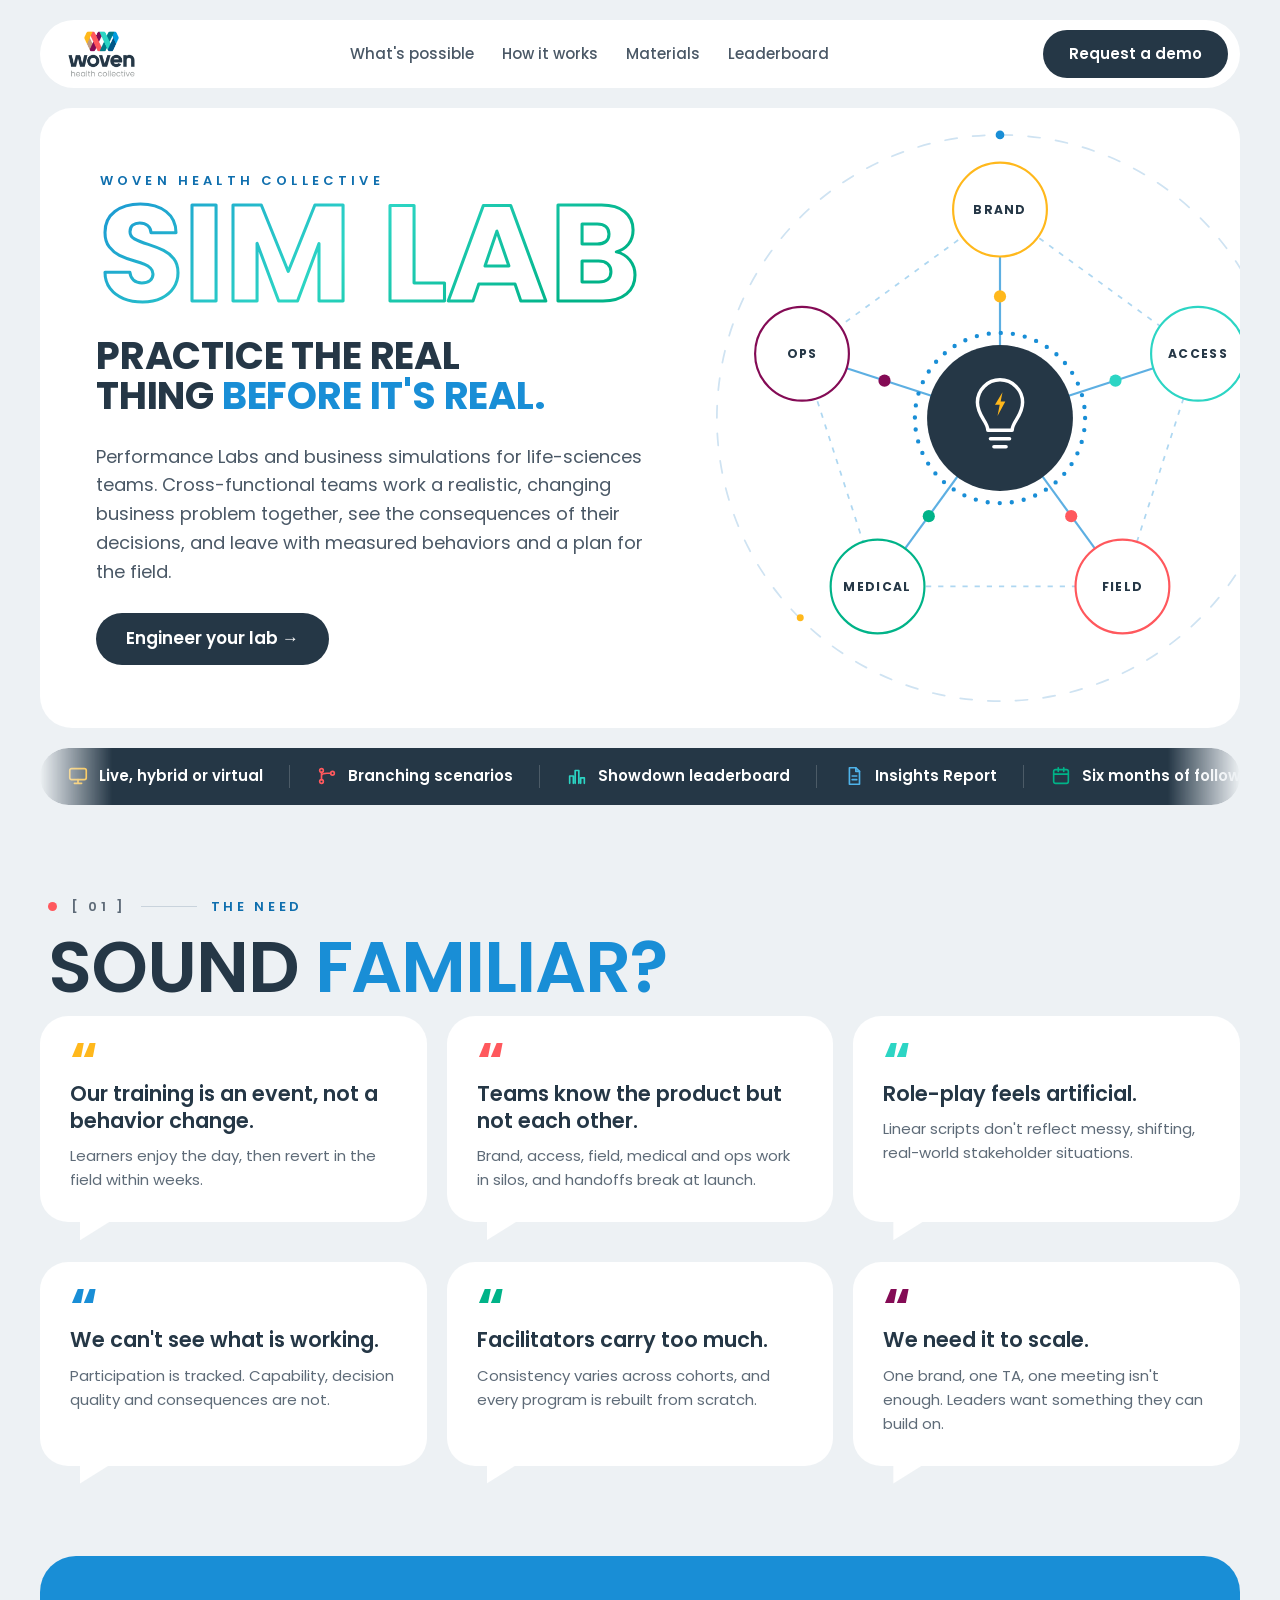
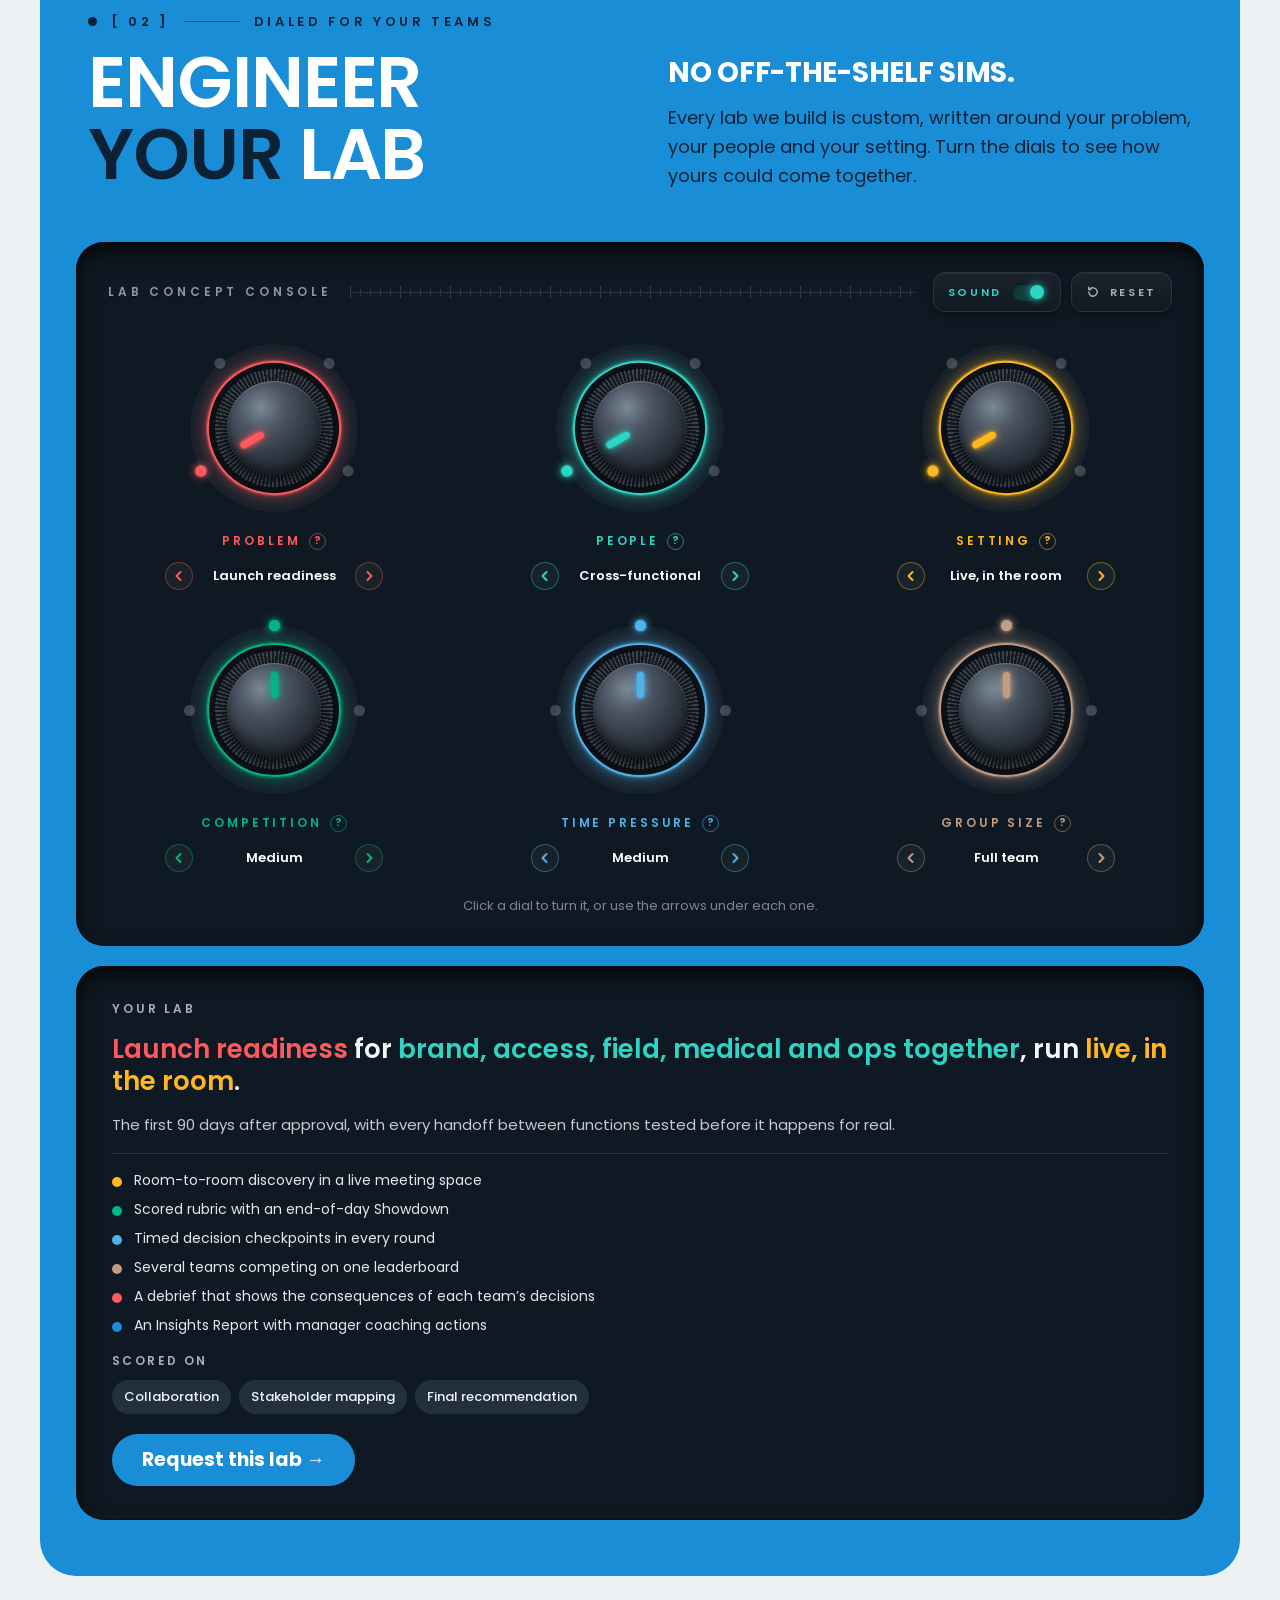
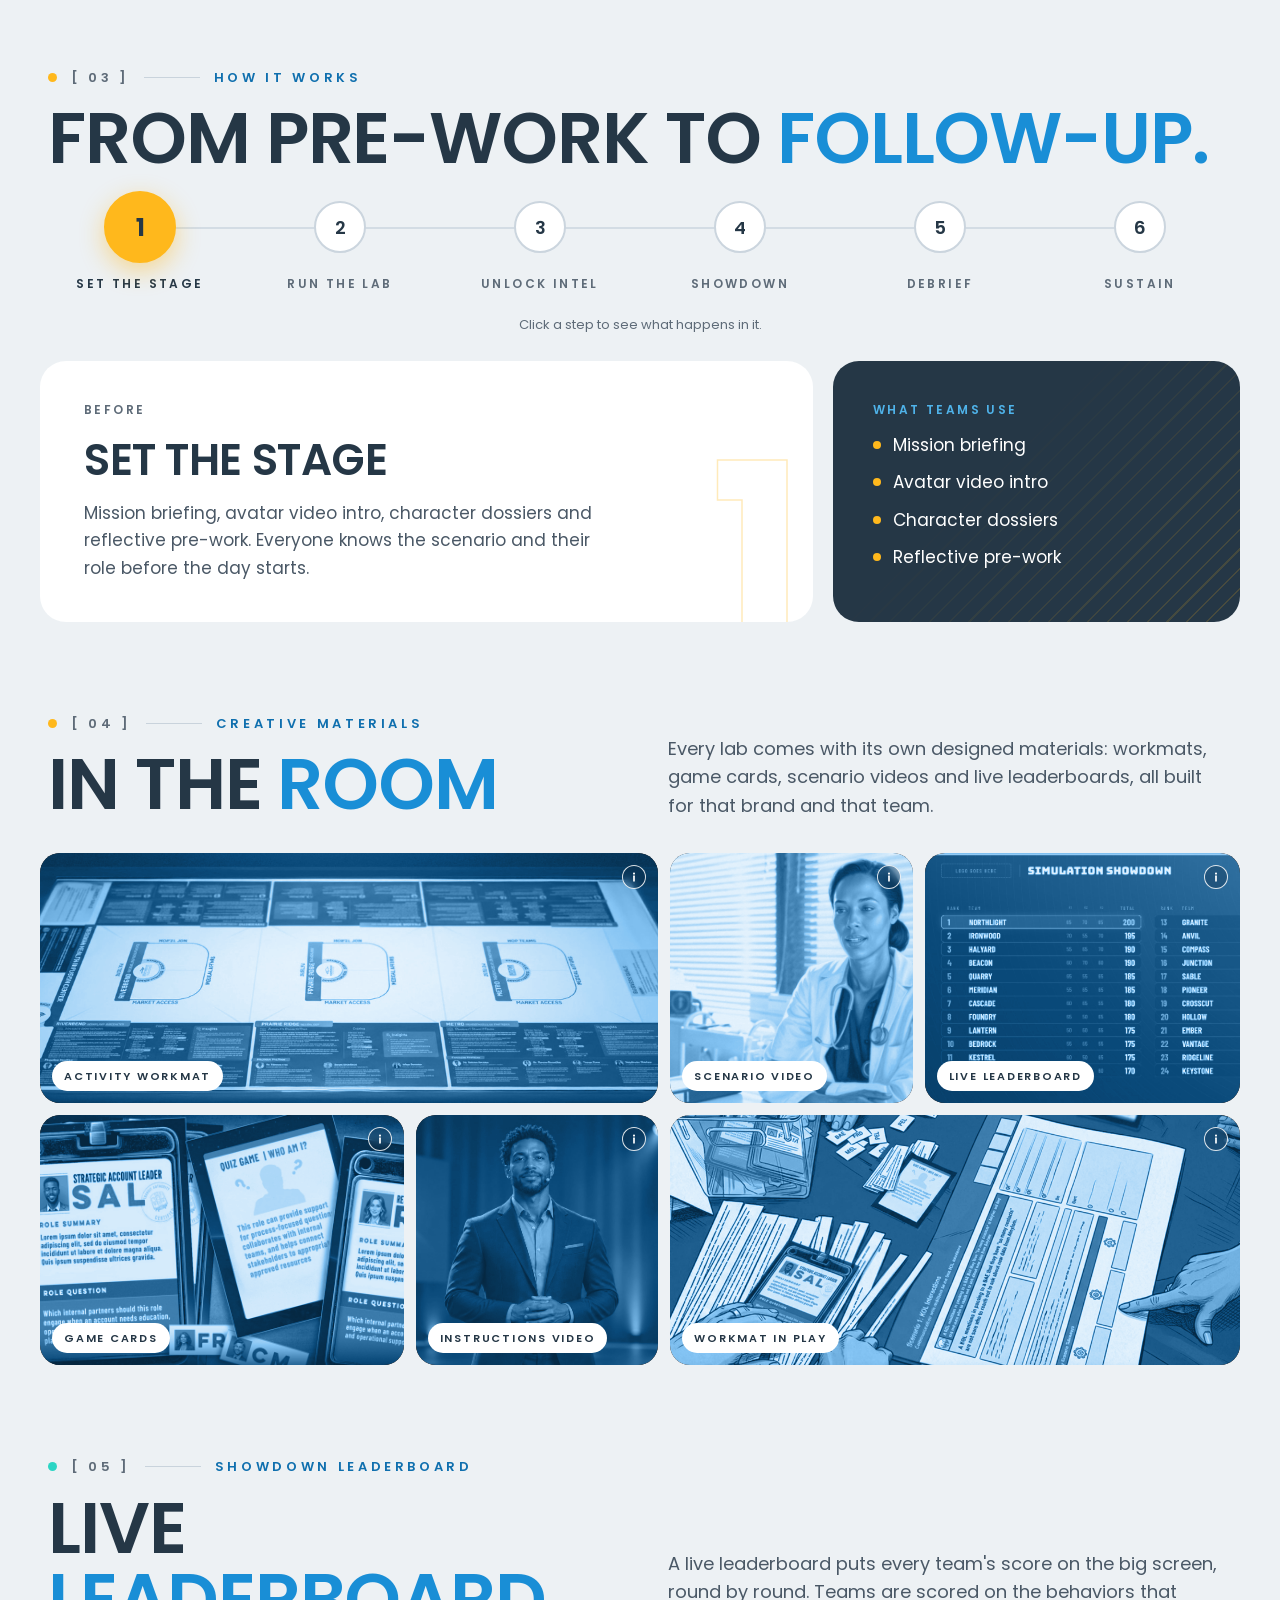
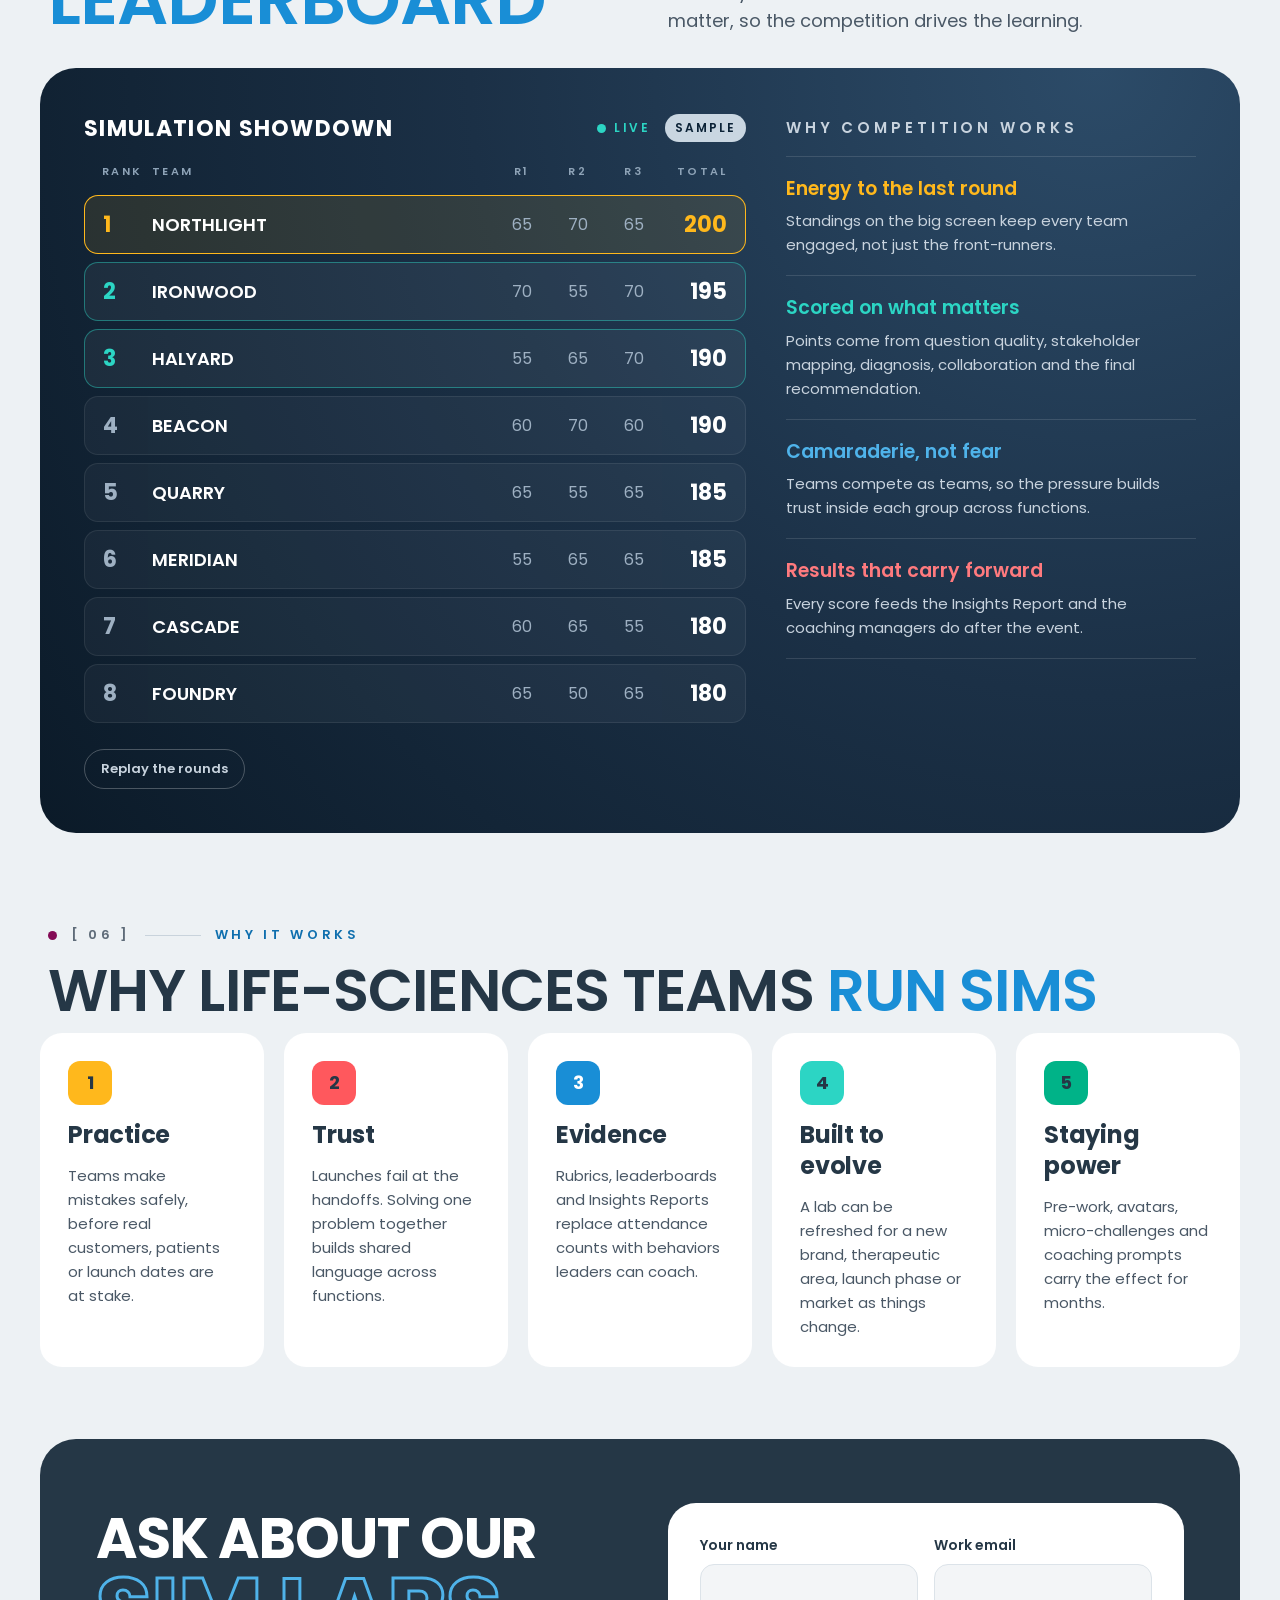
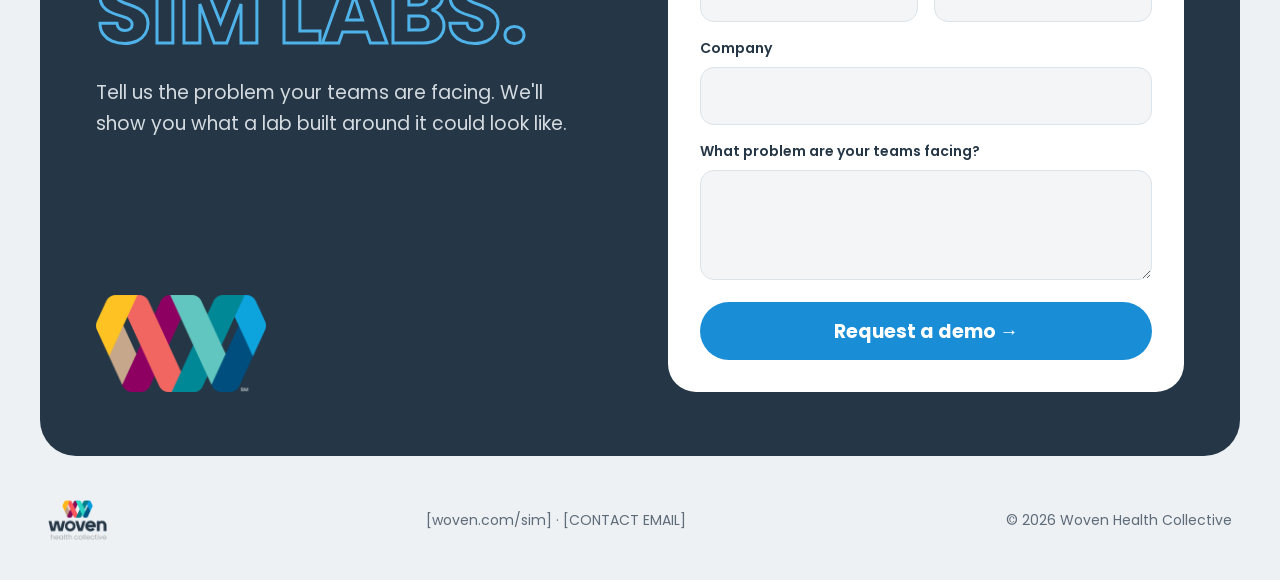
==== index.html @ a03f8af5 "New image for the Instructions video tile Co-Authored-By: Claude Opus 5.5 <noreply@anthropic.com> Cl" ====
<!doctype html>
<html lang="en">
<head>
<meta charset="utf-8">
<meta name="viewport" content="width=device-width, initial-scale=1, viewport-fit=cover">
<title>Woven Sim Lab</title>
<meta name="description" content="Performance Labs and business simulations for life-sciences teams, from Woven Health Collective.">
<meta property="og:title" content="Woven Sim Lab">
<meta property="og:description" content="Performance Labs and business simulations for life-sciences teams, from Woven Health Collective.">
<meta property="og:image" content="images/xft-performance-lab-thumbnail.jpg">
<link rel="icon" href="images/woven-logo.png">
<link rel="preconnect" href="https://fonts.googleapis.com">
<link rel="preconnect" href="https://fonts.gstatic.com" crossorigin>
<link rel="stylesheet" href="https://fonts.googleapis.com/css2?family=Poppins:wght@400;500;600;700&amp;display=swap">
<link rel="stylesheet" href="assets/site.css">
</head>
<body>
<a class="skip-link" href="#main">Skip to content</a>

<!-- NAV -->
<header class="site-header wrap" id="top">
  <div class="nav-pill">
    <a class="nav-logo" href="#top"><img src="images/woven-logo.png" alt="Woven Health Collective home" width="252" height="172"></a>
    <button class="nav-toggle" type="button" aria-expanded="false" aria-controls="nav-links"><span class="bars" aria-hidden="true"><span></span><span></span><span></span></span>Menu</button>
    <nav class="nav-links" id="nav-links" aria-label="Page sections">
      <a href="#possible">What's possible</a>
      <a href="#how">How it works</a>
      <a href="#materials">Materials</a>
      <a href="#leaderboard">Leaderboard</a>
      <a class="btn btn-dark nav-cta-mobile" href="#contact">Request a demo</a>
    </nav>
    <a class="btn btn-dark nav-cta" href="#contact">Request a demo</a>
  </div>
</header>

<main class="wrap" id="main">

  <!-- HERO -->
  <section class="hero tile" aria-labelledby="hero-title">
    <svg class="hero-graphic" aria-hidden="true" viewBox="0 0 760 760" preserveAspectRatio="xMidYMid meet">
      <g class="spin-slow">
        <circle cx="380" cy="380" r="326" fill="none" stroke="#CFE3F2" stroke-width="2" stroke-dasharray="14 18" stroke-linecap="round"/>
        <circle cx="380" cy="54" r="5" fill="#198ED6"/>
        <circle cx="706" cy="380" r="4" fill="#2CD5C4"/>
        <circle cx="150" cy="610" r="4" fill="#FFB81C"/>
      </g>
      <path d="M380 140 L608 306 L521 574 L239 574 L152 306 Z" fill="none" stroke="#198ED6" stroke-opacity="0.35" stroke-width="2" stroke-dasharray="6 8"/>
      <g fill="none" stroke="#198ED6" stroke-opacity="0.7" stroke-width="2.5">
        <path d="M380 380 L380 140"/><path d="M380 380 L608 306"/><path d="M380 380 L521 574"/><path d="M380 380 L239 574"/><path d="M380 380 L152 306"/>
      </g>
      <circle class="blip" cx="380" cy="240" r="7" fill="#FFB81C"/>
      <circle class="blip" cx="513" cy="337" r="7" fill="#2CD5C4" style="animation-delay:1.2s"/>
      <circle class="blip" cx="462" cy="493" r="7" fill="#FF585D" style="animation-delay:2.4s"/>
      <circle class="blip" cx="298" cy="493" r="7" fill="#00B388" style="animation-delay:3.6s"/>
      <circle class="blip" cx="247" cy="337" r="7" fill="#840B55" style="animation-delay:4.8s"/>
      <circle cx="380" cy="380" r="84" fill="#253746"/>
      <circle class="spin-fast" cx="380" cy="380" r="98" fill="none" stroke="#198ED6" stroke-width="5" stroke-dasharray="0 14" stroke-linecap="round"/>
      <g transform="translate(380 372)" fill="none" stroke="#FFFFFF" stroke-width="4" stroke-linecap="round" stroke-linejoin="round">
        <path d="M-14 22 C-14 12 -26 6 -26 -10 A26 26 0 0 1 26 -10 C26 6 14 12 14 22 Z"/>
        <path d="M-11 32 L11 32"/><path d="M-7 41 L7 41"/>
        <path d="M4 -27 L-8 -7 L-0.5 -7 L-4 11 L8.5 -12 L1 -12 Z" transform="translate(0 -8) scale(0.72) translate(0 8)" fill="#FFB81C" stroke="none"/>
      </g>
      <g fill="#FFFFFF" stroke-width="2.5">
        <circle cx="380" cy="140" r="54" stroke="#FFB81C"/>
        <circle cx="608" cy="306" r="54" stroke="#2CD5C4"/>
        <circle cx="521" cy="574" r="54" stroke="#FF585D"/>
        <circle cx="239" cy="574" r="54" stroke="#00B388"/>
        <circle cx="152" cy="306" r="54" stroke="#840B55"/>
      </g>
      <g font-family="Poppins, sans-serif" font-weight="700" font-size="14" letter-spacing="1.5" text-anchor="middle" fill="#253746">
        <text x="380" y="145">BRAND</text><text x="608" y="311">ACCESS</text><text x="521" y="579">FIELD</text><text x="239" y="579">MEDICAL</text><text x="152" y="311">OPS</text>
      </g>
    </svg>

    <div class="hero-copy">
      <div class="hero-brand">
        <span class="kicker">Woven Health Collective</span>
        <svg class="wordmark" role="img" aria-label="Sim Lab" viewBox="0 0 640 132">
          <defs>
            <linearGradient id="simlabStroke" x1="0" y1="0" x2="1" y2="0.4">
              <stop offset="0" stop-color="#198ED6"/><stop offset="0.55" stop-color="#2CD5C4"/><stop offset="1" stop-color="#00B388"/>
            </linearGradient>
          </defs>
          <text x="3" y="122" textLength="632" lengthAdjust="spacingAndGlyphs" font-family="Poppins, 'Segoe UI', sans-serif" font-weight="700" font-size="158" fill="none" stroke="url(#simlabStroke)" stroke-width="3.5" stroke-linejoin="round">SIM LAB</text>
        </svg>
      </div>
      <h1 id="hero-title">Practice the real thing <span class="hl">before it's real.</span></h1>
      <p class="hero-lede">Performance Labs and business simulations for life-sciences teams. Cross-functional teams work a realistic, changing business problem together, see the consequences of their decisions, and leave with measured behaviors and a plan for the field.</p>
      <div class="btn-row">
        <a class="btn btn-dark" href="#possible">Engineer your lab →</a>
      </div>
    </div>
  </section>

  <div class="band" id="band">
    <ul class="band-track" aria-label="What every lab can include">
      <li style="--c:var(--gold)"><svg viewBox="0 0 24 24" aria-hidden="true"><rect x="3" y="4" width="18" height="12" rx="2"/><path d="M8 20h8M12 16v4"/></svg>Live, hybrid or virtual</li>
      <li style="--c:var(--coral)"><svg viewBox="0 0 24 24" aria-hidden="true"><circle cx="6" cy="6" r="2"/><circle cx="6" cy="18" r="2"/><circle cx="18" cy="9" r="2"/><path d="M6 8v8M6 12c0-3 3-3 6-3h4"/></svg>Branching scenarios</li>
      <li style="--c:var(--teal)"><svg viewBox="0 0 24 24" aria-hidden="true"><path d="M4 20V12h4v8M10 20V6h4v14M16 20v-6h4v6"/></svg>Showdown leaderboard</li>
      <li style="--c:var(--sky)"><svg viewBox="0 0 24 24" aria-hidden="true"><path d="M7 3h7l4 4v14H7z"/><path d="M14 3v4h4M10 12h5M10 16h5"/></svg>Insights Report</li>
      <li style="--c:var(--green)"><svg viewBox="0 0 24 24" aria-hidden="true"><rect x="4" y="5" width="16" height="15" rx="2"/><path d="M4 10h16M9 3v4M15 3v4"/></svg>Six months of follow-up</li>
    </ul>
  </div>

  <!-- 01 NEED -->
  <section aria-labelledby="need-title">
    <div class="sec-head">
      <div class="eyebrow" style="--c:var(--coral)"><span>[ 01 ]</span><span class="rule"></span><span class="label">The need</span></div>
      <h2 class="h-xl" id="need-title">Sound <span class="hl">familiar?</span></h2>
    </div>
    <ul class="bubbles">
      <li class="bubble tile" style="--c:var(--gold)"><p class="bubble-q">Our training is an event, not a behavior change.</p><p class="bubble-a">Learners enjoy the day, then revert in the field within weeks.</p></li>
      <li class="bubble tile" style="--c:var(--coral)"><p class="bubble-q">Teams know the product but not each other.</p><p class="bubble-a">Brand, access, field, medical and ops work in silos, and handoffs break at launch.</p></li>
      <li class="bubble tile" style="--c:var(--teal)"><p class="bubble-q">Role-play feels artificial.</p><p class="bubble-a">Linear scripts don't reflect messy, shifting, real-world stakeholder situations.</p></li>
      <li class="bubble tile" style="--c:var(--blue)"><p class="bubble-q">We can't see what is working.</p><p class="bubble-a">Participation is tracked. Capability, decision quality and consequences are not.</p></li>
      <li class="bubble tile" style="--c:var(--green)"><p class="bubble-q">Facilitators carry too much.</p><p class="bubble-a">Consistency varies across cohorts, and every program is rebuilt from scratch.</p></li>
      <li class="bubble tile" style="--c:var(--plum)"><p class="bubble-q">We need it to scale.</p><p class="bubble-a">One brand, one TA, one meeting isn't enough. Leaders want something they can build on.</p></li>
    </ul>
  </section>

  <!-- 02 ENGINEER -->
  <section class="lab-band" id="possible" aria-labelledby="lab-title">
    <div class="lab-head">
      <div>
        <div class="eyebrow"><span>[ 02 ]</span><span class="rule"></span><span class="label">Dialed for your teams</span></div>
        <h2 class="h-xl" id="lab-title">Engineer <span class="dk">your</span> lab</h2>
      </div>
      <div class="lab-intro">
        <p class="lab-kicker">No off-the-shelf sims.</p>
        <p class="sec-intro">Every lab we build is custom, written around your problem, your people and your setting. Turn the dials to see how yours could come together.</p>
      </div>
    </div>

    <div class="lab">
      <div class="well dialboard">
        <div class="console-head">
          <span class="console-label">Lab concept console</span>
          <span class="console-rule" aria-hidden="true"></span>
          <div class="console-controls">
            <button class="console-switch" type="button" id="lab-sound" role="switch" aria-checked="true">
              <span class="console-ctl-label">Sound</span>
              <span class="switch-track" aria-hidden="true"><span class="switch-knob"></span></span>
            </button>
            <button class="console-key" type="button" id="lab-reset"><svg viewBox="0 0 16 16" aria-hidden="true"><path d="M3.2 8a4.8 4.8 0 1 0 1.4-3.4" /><path d="M3 2.6v2.6h2.6" /></svg>Reset</button>
          </div>
        </div>
        <div class="dials" id="dials"><!-- built by assets/site.js --></div>
        <p class="console-hint">Click a dial to turn it, or use the arrows under each one.</p>
      </div>

      <div class="well readout" aria-live="polite">
        <span class="readout-label">Your lab</span>
        <p class="readout-line"><span class="c-coral" data-out="problem">Launch readiness</span> for <span class="c-teal" data-out="team">brand, access, field, medical and ops together</span>, run <span class="c-gold" data-out="format">live, in the room</span>.</p>
        <p class="readout-desc" data-out="desc">The first 90 days after approval, with every handoff between functions tested before it happens for real.</p>
        <div class="readout-rule"></div>
        <ul class="includes" data-out="includes"></ul>
        <span class="measures-label">Scored on</span>
        <ul class="measures" data-out="measures"></ul>
        <a class="btn btn-blue" href="#contact" id="request-lab">Request this lab →</a>
      </div>
    </div>
  </section>

  <!-- 03 HOW -->
  <section id="how" aria-labelledby="how-title">
    <div class="sec-head">
      <div class="eyebrow" style="--c:var(--gold)"><span>[ 03 ]</span><span class="rule"></span><span class="label">How it works</span></div>
      <h2 class="h-xl" id="how-title">From pre-work to <span class="hl">follow-up.</span></h2>
    </div>
    <div class="phases" id="phases">
      <div class="phase-track" role="tablist" aria-label="The six phases">
        <span class="phase-line" aria-hidden="true"><span class="phase-fill"></span></span>
        <button class="phase-step" type="button" role="tab" id="phase-tab-1" aria-controls="phase-panel" aria-selected="true" tabindex="0" data-phase="0" style="--c:var(--gold)"><span class="phase-dot">1</span><span class="phase-name">Set the stage</span></button>
        <button class="phase-step" type="button" role="tab" id="phase-tab-2" aria-controls="phase-panel" aria-selected="false" tabindex="-1" data-phase="1" style="--c:var(--coral)"><span class="phase-dot">2</span><span class="phase-name">Run the lab</span></button>
        <button class="phase-step" type="button" role="tab" id="phase-tab-3" aria-controls="phase-panel" aria-selected="false" tabindex="-1" data-phase="2" style="--c:var(--teal)"><span class="phase-dot">3</span><span class="phase-name">Unlock intel</span></button>
        <button class="phase-step" type="button" role="tab" id="phase-tab-4" aria-controls="phase-panel" aria-selected="false" tabindex="-1" data-phase="3" style="--c:var(--blue)"><span class="phase-dot">4</span><span class="phase-name">Showdown</span></button>
        <button class="phase-step" type="button" role="tab" id="phase-tab-5" aria-controls="phase-panel" aria-selected="false" tabindex="-1" data-phase="4" style="--c:var(--green)"><span class="phase-dot">5</span><span class="phase-name">Debrief</span></button>
        <button class="phase-step" type="button" role="tab" id="phase-tab-6" aria-controls="phase-panel" aria-selected="false" tabindex="-1" data-phase="5" style="--c:var(--tan)"><span class="phase-dot">6</span><span class="phase-name">Sustain</span></button>
      </div>
      <p class="phase-hint" id="phase-hint"><span class="hint-click">Click</span><span class="hint-tap">Tap</span> a step to see what happens in it.</p>
      <div class="phase-panel" id="phase-panel" role="tabpanel" aria-labelledby="phase-tab-1" style="--c:var(--gold)">
        <div class="phase-main tile">
          <span class="phase-badge" data-ph="num" aria-hidden="true">1</span>
          <div class="phase-meta"><span class="when" data-ph="when">Before</span></div>
          <h3 class="phase-head" data-ph="head">Set the stage</h3>
          <p class="phase-body" data-ph="body">Mission briefing, avatar video intro, character dossiers and reflective pre-work. Everyone knows the scenario and their role before the day starts.</p>
        </div>
        <div class="phase-side">
          <span class="phase-side-label" data-ph="listLabel">What teams use</span>
          <ul class="phase-list" data-ph="list"><li>Mission briefing</li><li>Avatar video intro</li><li>Character dossiers</li><li>Reflective pre-work</li></ul>
        </div>
      </div>
    </div>
  </section>

  <!-- 04 MATERIALS -->
  <section id="materials" aria-labelledby="materials-title" style="display:flex;flex-direction:column;gap:20px">
    <div class="sec-head split">
      <div>
        <div class="eyebrow" style="--c:var(--gold)"><span>[ 04 ]</span><span class="rule"></span><span class="label">Creative materials</span></div>
        <h2 class="h-xl" id="materials-title">In the <span class="hl">room</span></h2>
      </div>
      <p class="sec-intro">Every lab comes with its own designed materials: workmats, game cards, scenario videos and live leaderboards, all built for that brand and that team.</p>
    </div>
    <div class="montage">
      <figure class="mtile m-map"><img src="images/activity-workmat.jpg" alt="A large printed activity workmat that teams work on at their table" width="2000" height="739"><button class="mtile-info" type="button" aria-label="About: Activity workmat" aria-haspopup="dialog"><svg viewBox="0 0 10 10" aria-hidden="true"><circle cx="5" cy="1.6" r="1.05" fill="currentColor"/><path d="M5 4.2v4.6" stroke="currentColor" stroke-width="1.7" stroke-linecap="round"/></svg></button><figcaption>Activity workmat</figcaption><p class="mtile-desc" hidden>The board each team plays on. It lays out the account, the functions and the stakeholders, and gives the team one place to build its picture as new intel comes in.</p></figure>
      <figure class="mtile m-video"><img src="images/scenario-video-still.jpg" alt="Still from a scenario video: a physician character at her desk" width="2000" height="1127"><button class="mtile-info" type="button" aria-label="About: Scenario video" aria-haspopup="dialog"><svg viewBox="0 0 10 10" aria-hidden="true"><circle cx="5" cy="1.6" r="1.05" fill="currentColor"/><path d="M5 4.2v4.6" stroke="currentColor" stroke-width="1.7" stroke-linecap="round"/></svg></button><figcaption>Scenario video</figcaption><p class="mtile-desc" hidden>Short character-led videos open each round. They show who the stakeholder is, what just changed and what the team has to decide next.</p></figure>
      <figure class="mtile m-board"><img src="images/live-leaderboard.jpg" alt="Live leaderboard on a big screen showing team standings" width="2000" height="1121"><button class="mtile-info" type="button" aria-label="About: Live leaderboard" aria-haspopup="dialog"><svg viewBox="0 0 10 10" aria-hidden="true"><circle cx="5" cy="1.6" r="1.05" fill="currentColor"/><path d="M5 4.2v4.6" stroke="currentColor" stroke-width="1.7" stroke-linecap="round"/></svg></button><figcaption>Live leaderboard</figcaption><p class="mtile-desc" hidden>Big-screen standings that update round by round. Scores come from the rubric, so every team can see how its decisions are landing.</p></figure>
      <figure class="mtile m-cards"><img src="images/game-cards.jpg" alt="Custom game cards, including stakeholder role cards" width="2000" height="1084"><button class="mtile-info" type="button" aria-label="About: Game cards" aria-haspopup="dialog"><svg viewBox="0 0 10 10" aria-hidden="true"><circle cx="5" cy="1.6" r="1.05" fill="currentColor"/><path d="M5 4.2v4.6" stroke="currentColor" stroke-width="1.7" stroke-linecap="round"/></svg></button><figcaption>Game cards</figcaption><p class="mtile-desc" hidden>Role cards and quiz cards written for the brand and the account. Teams use them to identify stakeholders, ask sharper questions and unlock intel.</p></figure>
      <figure class="mtile m-barrier"><img src="images/instructions-video-still.jpg" alt="Still from an instructions video: a presenter on stage explains how the lab is played" width="2000" height="1159"><button class="mtile-info" type="button" aria-label="About: Instructions video" aria-haspopup="dialog"><svg viewBox="0 0 10 10" aria-hidden="true"><circle cx="5" cy="1.6" r="1.05" fill="currentColor"/><path d="M5 4.2v4.6" stroke="currentColor" stroke-width="1.7" stroke-linecap="round"/></svg></button><figcaption>Instructions video</figcaption><p class="mtile-desc" hidden>A presenter-led video that explains how the lab works, so every room starts with the same rules no matter who is facilitating.</p></figure>
      <figure class="mtile m-table"><img src="images/workmat-in-play.jpg" alt="A workmat in play, covered with cards and team notes" width="2000" height="1038"><button class="mtile-info" type="button" aria-label="About: Workmat in play" aria-haspopup="dialog"><svg viewBox="0 0 10 10" aria-hidden="true"><circle cx="5" cy="1.6" r="1.05" fill="currentColor"/><path d="M5 4.2v4.6" stroke="currentColor" stroke-width="1.7" stroke-linecap="round"/></svg></button><figcaption>Workmat in play</figcaption><p class="mtile-desc" hidden>Mid-round, the mat fills up with cards, notes and decisions. Facilitators can read each team's thinking at a glance and coach in the moment.</p></figure>
    </div>
  </section>

  <!-- 05 LEADERBOARD -->
  <section id="leaderboard" aria-labelledby="lb-head-title" style="display:flex;flex-direction:column;gap:20px">
    <div class="sec-head split">
      <div>
        <div class="eyebrow" style="--c:var(--teal)"><span>[ 05 ]</span><span class="rule"></span><span class="label">Showdown leaderboard</span></div>
        <h2 class="h-xl" id="lb-head-title">Live <span class="hl">leaderboard</span></h2>
      </div>
      <p class="sec-intro">A live leaderboard puts every team's score on the big screen, round by round. Teams are scored on the behaviors that matter, so the competition drives the learning.</p>
    </div>
    <div class="lb-band">
      <div class="lb-main">
        <div class="lb-top">
          <h3 class="lb-title">Simulation Showdown</h3>
          <div class="lb-status"><span class="lb-live"><span class="dot pulse"></span>Live</span><span class="lb-sample">Sample</span></div>
        </div>
        <div class="lb-scroll">
          <table class="lb-table">
            <caption class="sr-only" style="position:absolute;width:1px;height:1px;overflow:hidden;clip:rect(0 0 0 0)">Sample leaderboard: team scores by round</caption>
            <thead><tr><th scope="col">Rank</th><th scope="col">Team</th><th scope="col" class="r">R1</th><th scope="col" class="r">R2</th><th scope="col" class="r">R3</th><th scope="col">Total</th></tr></thead>
            <tbody id="lb-body">
              <tr class="first"><td>1</td><td class="team">Northlight</td><td class="r">65</td><td class="r">70</td><td class="r">65</td><td>200</td></tr>
              <tr class="podium"><td>2</td><td class="team">Ironwood</td><td class="r">70</td><td class="r">55</td><td class="r">70</td><td>195</td></tr>
              <tr class="podium"><td>3</td><td class="team">Halyard</td><td class="r">55</td><td class="r">65</td><td class="r">70</td><td>190</td></tr>
              <tr><td>4</td><td class="team">Beacon</td><td class="r">60</td><td class="r">70</td><td class="r">60</td><td>190</td></tr>
              <tr><td>5</td><td class="team">Quarry</td><td class="r">65</td><td class="r">55</td><td class="r">65</td><td>185</td></tr>
              <tr><td>6</td><td class="team">Meridian</td><td class="r">55</td><td class="r">65</td><td class="r">65</td><td>185</td></tr>
              <tr><td>7</td><td class="team">Cascade</td><td class="r">60</td><td class="r">65</td><td class="r">55</td><td>180</td></tr>
              <tr><td>8</td><td class="team">Foundry</td><td class="r">65</td><td class="r">50</td><td class="r">65</td><td>180</td></tr>
            </tbody>
          </table>
        </div>
        <button class="lb-replay" type="button" id="lb-replay">Replay the rounds</button>
      </div>
      <div class="lb-side">
        <span class="lb-side-label">Why competition works</span>
        <ul>
          <li style="--c:var(--gold)"><strong>Energy to the last round</strong><span>Standings on the big screen keep every team engaged, not just the front-runners.</span></li>
          <li style="--c:var(--teal)"><strong>Scored on what matters</strong><span>Points come from question quality, stakeholder mapping, diagnosis, collaboration and the final recommendation.</span></li>
          <li style="--c:var(--sky)"><strong>Camaraderie, not fear</strong><span>Teams compete as teams, so the pressure builds trust inside each group across functions.</span></li>
          <li style="--c:var(--coral-light)"><strong>Results that carry forward</strong><span>Every score feeds the Insights Report and the coaching managers do after the event.</span></li>
        </ul>
      </div>
    </div>
  </section>

  <!-- 06 WHY -->
  <section aria-labelledby="why-title">
    <div class="sec-head">
      <div class="eyebrow" style="--c:var(--plum)"><span>[ 06 ]</span><span class="rule"></span><span class="label">Why it works</span></div>
      <h2 class="h-lg" id="why-title">Why life-sciences teams <span class="hl">run sims</span></h2>
    </div>
    <ol class="grid-5" id="why-grid">
      <li class="card why tile" style="--c:var(--gold)"><span class="num">1</span><h3 class="card-title">Practice</h3><p class="card-body">Teams make mistakes safely, before real customers, patients or launch dates are at stake.</p></li>
      <li class="card why tile" style="--c:var(--coral)"><span class="num">2</span><h3 class="card-title">Trust</h3><p class="card-body">Launches fail at the handoffs. Solving one problem together builds shared language across functions.</p></li>
      <li class="card why tile" style="--c:var(--blue)"><span class="num on-blue">3</span><h3 class="card-title">Evidence</h3><p class="card-body">Rubrics, leaderboards and Insights Reports replace attendance counts with behaviors leaders can coach.</p></li>
      <li class="card why tile" style="--c:var(--teal)"><span class="num">4</span><h3 class="card-title">Built to evolve</h3><p class="card-body">A lab can be refreshed for a new brand, therapeutic area, launch phase or market as things change.</p></li>
      <li class="card why tile" style="--c:var(--green)"><span class="num">5</span><h3 class="card-title">Staying power</h3><p class="card-body">Pre-work, avatars, micro-challenges and coaching prompts carry the effect for months.</p></li>
    </ol>
  </section>

  <!-- CONTACT -->
  <section class="contact" id="contact" aria-labelledby="contact-title">
    <div class="contact-copy">
      <h2 id="contact-title"><span>Ask about our</span><span class="outline">Sim Labs.</span></h2>
      <p>Tell us the problem your teams are facing. We'll show you what a lab built around it could look like.</p>
      <img class="contact-mark" src="images/woven-mark.png" alt="" width="700" height="399" loading="lazy">
    </div>
    <form class="form" id="contact-form" novalidate>
      <div class="form-lab" id="form-lab" hidden>
        <div class="form-lab-top">
          <span class="form-lab-label">Your lab</span>
          <span class="form-lab-actions"><a href="#possible">Change</a><button type="button" id="form-lab-remove">Remove</button></span>
        </div>
        <ul class="form-lab-chips" id="form-lab-chips"></ul>
        <p class="form-lab-more" id="form-lab-more"></p>
      </div>
      <div class="form-row">
        <label for="f-name">Your name<input id="f-name" name="name" type="text" autocomplete="name" required></label>
        <label for="f-email">Work email<input id="f-email" name="email" type="email" autocomplete="email" required></label>
      </div>
      <label for="f-company">Company<input id="f-company" name="company" type="text" autocomplete="organization"></label>
      <label for="f-problem">What problem are your teams facing?<textarea id="f-problem" name="problem" rows="3"></textarea></label>
      <input type="hidden" name="lab" id="f-lab">
      <button class="btn btn-blue" type="submit">Request a demo →</button>
      <p class="form-status" id="form-status" role="status" hidden></p>
    </form>
  </section>

  <footer class="site-footer">
    <img src="images/woven-logo.png" alt="Woven Health Collective" width="252" height="172" loading="lazy">
    <span class="tbd">[woven.com/sim] · [CONTACT EMAIL]</span>
    <span>© 2026 Woven Health Collective</span>
  </footer>
</main>

<!-- Video player (used by every element with a data-video attribute) -->
<dialog class="vmodal" id="vmodal" aria-labelledby="vmodal-title">
  <div class="vmodal-bar">
    <p class="vmodal-title" id="vmodal-title">Video</p>
    <div class="vmodal-actions">
      <a class="vmodal-link" id="vmodal-link" href="#" target="_blank" rel="noopener" hidden>Open in new tab ↗</a>
      <button class="vmodal-close" type="button" id="vmodal-close" aria-label="Close video">×</button>
    </div>
  </div>
  <div class="vmodal-stage" id="vmodal-stage"></div>
</dialog>

<!-- Material details (opened by the "i" buttons on the In the room photos). Text lives in each tile's .mtile-desc -->
<dialog class="mdialog" id="mdialog" aria-labelledby="mdialog-title">
  <div class="mdialog-card">
    <div class="mdialog-media"><img id="mdialog-img" src="" alt=""></div>
    <div class="mdialog-text">
      <div class="mdialog-top">
        <span class="mdialog-count" id="mdialog-count">1 of 6</span>
        <button class="mdialog-close" type="button" id="mdialog-close" aria-label="Close">×</button>
      </div>
      <h3 class="mdialog-title" id="mdialog-title">Activity workmat</h3>
      <p class="mdialog-desc" id="mdialog-desc"></p>
      <div class="mdialog-video" id="mdialog-video" hidden></div>
      <div class="mdialog-nav">
        <button class="mdialog-step" type="button" id="mdialog-prev" aria-label="Previous material"><svg width="12" height="12" viewBox="0 0 12 12" aria-hidden="true"><path d="M7.5 2 L3.5 6 L7.5 10" fill="none" stroke="currentColor" stroke-width="2" stroke-linecap="round" stroke-linejoin="round"/></svg>Previous</button>
        <button class="mdialog-step" type="button" id="mdialog-next" aria-label="Next material">Next<svg width="12" height="12" viewBox="0 0 12 12" aria-hidden="true"><path d="M4.5 2 L8.5 6 L4.5 10" fill="none" stroke="currentColor" stroke-width="2" stroke-linecap="round" stroke-linejoin="round"/></svg></button>
      </div>
    </div>
  </div>
</dialog>

<script src="assets/site.js"></script>
</body>
</html>
---- assets/site.css ----
/* Woven Sim Lab microsite
   Layout: stacked rounded tiles on a cool grey page, max 1320px; one blue "Engineer your lab" band,
   one dark leaderboard band, one navy contact band. Single light look by design (brand page). */
:root {
  color-scheme: light;

  /* Brand */
  --blue: #198ED6;          /* primary accent */
  --blue-ink: #0F6FAE;      /* blue for small text on white (AA) */
  --blue-ink-hover: #0B5689;
  --navy: #253746;
  --deep: #0B2236;
  --panel: #0F1923;

  /* Accents */
  --coral: #FF585D;
  --coral-light: #FF7A7E;
  --teal: #2CD5C4;
  --gold: #FFB81C;
  --green: #00B388;
  --sky: #4FB3EA;
  --tan: #C09C83;
  --plum: #840B55;

  /* Neutrals (blue-biased) */
  --bg: #EDF1F4;
  --surface: #FFFFFF;
  --ink: #253746;
  --ink-2: #4A5866;
  --ink-3: #5E6B78;
  --line: #C9D3DC;
  --field: #F3F5F7;
  --field-line: #DCE3E9;

  /* Leaderboard band */
  --lb-bg: radial-gradient(circle at 88% 0%, #2C4B68 0%, #1B3046 48%, #0B1A28 100%);
  --lb-muted: #8EA3B7;
  --lb-score: #9EB0C2;
  --lb-body: #C8D3DE;

  /* Type */
  --font: Poppins, "Segoe UI", Helvetica, Arial, sans-serif;
  --h-xl: clamp(40px, 5.6vw, 84px);
  --h-hero: clamp(28px, 3vw, 44px);

  /* Layout */
  --max: 1320px;
  --gutter: 40px;
  --r-xl: 36px;
  --r-lg: 28px;
  --r-md: 22px;
}

*, *::before, *::after { box-sizing: border-box; }
[hidden] { display: none !important; } /* keep hidden elements hidden even when a class sets display */
html { scroll-behavior: smooth; scroll-padding-top: 110px; }
@media (prefers-reduced-motion: reduce) { html { scroll-behavior: auto; } }

body {
  margin: 0;
  background: var(--bg);
  color: var(--ink);
  font-family: var(--font);
  font-size: 16px;
  line-height: 1.5;
  -webkit-font-smoothing: antialiased;
}
/* Paints the phone status-bar band behind the sticky nav */
body::before {
  content: ""; position: fixed; inset: 0 0 auto; height: env(safe-area-inset-top, 0px);
  z-index: 60; background: var(--bg);
}

img { max-width: 100%; display: block; }
a { color: var(--blue-ink); }
a:hover { color: var(--blue-ink-hover); }
h1, h2, h3 { text-wrap: balance; }
p { text-wrap: pretty; }
button { font-family: inherit; }
:focus-visible { outline: 3px solid var(--blue); outline-offset: 3px; border-radius: 6px; }

.skip-link {
  position: absolute; left: 16px; top: -60px; z-index: 100;
  background: var(--navy); color: #fff; padding: 12px 18px; border-radius: 999px; font-weight: 600; text-decoration: none;
}
.skip-link:focus { top: calc(12px + env(safe-area-inset-top, 0px)); color: #fff; }

.wrap {
  max-width: var(--max);
  margin: 0 auto;
  padding-left: max(var(--gutter), env(safe-area-inset-left, 0px));
  padding-right: max(var(--gutter), env(safe-area-inset-right, 0px));
}

/* ---------- Buttons ---------- */
.btn {
  display: inline-flex; align-items: center; justify-content: center; gap: 10px;
  min-height: 52px; padding: 0 28px; border-radius: 999px;
  font-family: inherit; font-weight: 600; font-size: 17px; text-decoration: none; cursor: pointer;
  border: 2px solid transparent; transition: background-color .2s ease, color .2s ease, transform .2s ease;
}
.btn:active { transform: translateY(1px); }
.btn-dark { background: var(--navy); color: #fff; }
.btn-dark:hover { background: var(--deep); color: #fff; }
.btn-outline { background: transparent; color: var(--navy); border-color: var(--navy); }
.btn-outline:hover { background: var(--navy); color: #fff; }
.btn-outline:hover svg path { fill: #fff; }
.btn-blue { background: var(--blue); color: #fff; font-weight: 700; font-size: 19px; }
.btn-blue:hover { background: var(--blue-ink); color: #fff; }

/* ---------- Nav ---------- */
.site-header {
  position: sticky; top: env(safe-area-inset-top, 0px); z-index: 50;
  padding-top: 20px; padding-bottom: 8px;
}
.site-header.is-stuck .nav-pill { box-shadow: 0 10px 30px rgba(37, 55, 70, 0.12); }
.nav-pill {
  position: relative;
  background: var(--surface); border-radius: 999px;
  padding: 10px 12px 10px 28px;
  display: flex; align-items: center; justify-content: space-between; gap: 16px;
  transition: box-shadow .3s ease;
}
.nav-logo img { height: 46px; width: auto; }
.nav-links { display: flex; align-items: center; gap: 28px; font-size: 15px; font-weight: 500; }
.nav-links a { color: var(--ink-2); text-decoration: none; padding: 6px 0; }
.nav-links a:hover, .nav-links a[aria-current="true"] { color: var(--blue-ink); }
.nav-cta { min-height: 48px; padding: 0 24px; font-size: 15px; }
.nav-toggle {
  display: none; min-height: 44px; padding: 0 18px; border-radius: 999px;
  border: 1.5px solid var(--line); background: var(--surface); color: var(--navy);
  font-size: 15px; font-weight: 600; cursor: pointer; align-items: center; gap: 8px;
}
.nav-toggle .bars { display: inline-flex; flex-direction: column; gap: 4px; }
.nav-toggle .bars span { width: 16px; height: 2px; border-radius: 2px; background: currentColor; transition: transform .2s ease, opacity .2s ease; }
.site-header.nav-open .nav-toggle .bars span:nth-child(1) { transform: translateY(6px) rotate(45deg); }
.site-header.nav-open .nav-toggle .bars span:nth-child(2) { opacity: 0; }
.site-header.nav-open .nav-toggle .bars span:nth-child(3) { transform: translateY(-6px) rotate(-45deg); }

/* ---------- Main stack ---------- */
main.wrap { padding-top: 12px; padding-bottom: 12px; display: flex; flex-direction: column; gap: 20px; }
.tile { background: var(--surface); }

/* ---------- Hero ---------- */
.hero {
  position: relative; overflow: hidden; border-radius: 32px; min-height: 620px;
  display: flex; align-items: center;
}
.hero-graphic { position: absolute; top: -40px; right: -90px; width: 55%; height: calc(100% + 80px); }
.hero-copy { position: relative; padding: 56px; max-width: 660px; display: flex; flex-direction: column; gap: 26px; }
.hero-brand { display: flex; flex-direction: column; gap: 6px; }
.kicker { font-size: 13px; font-weight: 600; letter-spacing: 0.32em; text-transform: uppercase; color: var(--blue-ink); padding-left: 4px; }
.wordmark { width: 100%; max-width: 600px; height: auto; overflow: visible; }
.hero h1 { margin: 0; font-size: var(--h-hero); line-height: 1.05; font-weight: 700; letter-spacing: -0.005em; text-transform: uppercase; }
.hl { color: var(--blue); }
.hero-lede { margin: 0; font-size: 18px; line-height: 1.6; color: var(--ink-2); max-width: 560px; }
.btn-row { display: flex; flex-wrap: wrap; gap: 12px; }

/* Hero graphic animation */
@keyframes spin { from { transform: rotate(0deg); } to { transform: rotate(360deg); } }
@keyframes spinBack { from { transform: rotate(360deg); } to { transform: rotate(0deg); } }
@keyframes blip { 0%, 100% { opacity: 1; transform: scale(1); } 50% { opacity: 0.35; transform: scale(1.6); } }
.spin-slow { transform-box: view-box; transform-origin: 380px 380px; animation: spin 80s linear infinite; }
.spin-back { transform-box: view-box; transform-origin: 380px 380px; animation: spinBack 55s linear infinite; }
.spin-fast { transform-box: view-box; transform-origin: 380px 380px; animation: spin 90s linear infinite; }
.blip { transform-box: fill-box; transform-origin: center; animation: blip 6s ease-in-out infinite; }


/* Navy band under the hero: static when it fits, slow ticker when it doesn't */
.band { background: var(--navy); color: #fff; border-radius: 999px; overflow: hidden; padding: 0 30px; }
.band-track { list-style: none; margin: 0; padding: 17px 0; display: flex; align-items: center; justify-content: space-between; }
.band-track li { display: flex; align-items: center; gap: 10px; font-size: 15px; font-weight: 600; white-space: nowrap; }
.band-track li + li { padding-left: 26px; margin-left: 26px; border-left: 1px solid rgba(255,255,255,.18); }
.band-track svg { width: 22px; height: 22px; flex: none; fill: none; stroke: var(--c); stroke-width: 1.8; stroke-linecap: round; stroke-linejoin: round; }
.band.is-ticker { padding: 0; -webkit-mask-image: linear-gradient(90deg, transparent, #000 6%, #000 94%, transparent); mask-image: linear-gradient(90deg, transparent, #000 6%, #000 94%, transparent); }
.band.is-ticker .band-track { justify-content: flex-start; width: max-content; padding: 17px 0; animation: ticker var(--ticker-dur, 30s) linear infinite; }
.band.is-ticker .band-track li:first-child { padding-left: 26px; margin-left: 0; border-left: 1px solid rgba(255,255,255,.18); }
.band.is-ticker:hover .band-track { animation-play-state: paused; }
@keyframes ticker { from { transform: translateX(0); } to { transform: translateX(-50%); } }
@media (prefers-reduced-motion: reduce) {
  .band.is-ticker { overflow-x: auto; -webkit-mask-image: none; mask-image: none; }
  .band.is-ticker .band-track { animation: none; }
}

/* ---------- Section heads ---------- */
.sec-head { padding: 72px 8px 12px; display: flex; flex-direction: column; gap: 16px; }
.sec-head.split { display: grid; grid-template-columns: repeat(auto-fit, minmax(min(460px, 100%), 1fr)); gap: 16px 56px; align-items: end; }
.sec-head.split > div { display: flex; flex-direction: column; gap: 16px; }
.eyebrow { display: flex; align-items: center; gap: 14px; font-size: 13px; font-weight: 600; letter-spacing: 0.28em; color: var(--ink-3); }
.eyebrow::before { content: ""; width: 9px; height: 9px; border-radius: 999px; background: var(--c, var(--blue)); order: -2; }
.eyebrow .rule { width: 56px; height: 1px; background: var(--line); }
.eyebrow > span:not(.rule):not(.label) { white-space: nowrap; flex: none; }
.eyebrow .rule { flex: none; }
.eyebrow .label { color: var(--blue-ink); text-transform: uppercase; }
.h-xl { margin: 0; font-size: var(--h-xl); line-height: 1; font-weight: 600; letter-spacing: -0.015em; text-transform: uppercase; }
.h-lg { margin: 0; font-size: clamp(36px, 4.6vw, 68px); line-height: 1.02; font-weight: 600; letter-spacing: -0.015em; text-transform: uppercase; }
.sec-intro { margin: 0; font-size: 18px; line-height: 1.6; color: var(--ink-2); max-width: 62ch; }

/* ---------- 01 Need: speech bubbles ---------- */
.bubbles { display: grid; grid-template-columns: repeat(auto-fit, minmax(min(360px, 100%), 1fr)); gap: 40px 20px; padding-bottom: 18px; margin: 0; padding-left: 0; list-style: none; }
.bubble { position: relative; border-radius: var(--r-lg); padding: 30px; display: flex; flex-direction: column; gap: 10px; margin: 0; }
.bubble::before { content: "\201C"; font-size: 52px; line-height: 0.6; font-weight: 700; color: var(--c); height: 24px; }
.bubble::after { content: ""; position: absolute; left: 40px; bottom: -18px; width: 32px; height: 20px; background: var(--surface); clip-path: polygon(0 0, 100% 0, 0 100%); }
.bubble-q { font-size: 21px; font-weight: 600; line-height: 1.3; margin: 0; }
.bubble-a { font-size: 15px; line-height: 1.6; color: var(--ink-3); margin: 0; }

/* ---------- 02 Engineer your lab ---------- */
.lab-band { margin-top: 52px; background: var(--blue); border-radius: var(--r-xl); padding: 56px 36px; display: flex; flex-direction: column; gap: 52px; }
.lab-band .eyebrow { color: var(--deep); }
.lab-band .eyebrow::before { background: var(--deep); }
.lab-band .eyebrow .rule { background: rgba(11, 34, 54, 0.45); }
.lab-band .eyebrow .label { color: var(--deep); }
.lab-band .h-xl { color: #fff; }
.lab-band .h-xl .dk { color: var(--deep); }
.lab-band .sec-intro { color: var(--deep); }
.lab-intro { display: flex; flex-direction: column; gap: 12px; }
.lab-kicker { margin: 0; font-size: clamp(22px, 2.2vw, 30px); line-height: 1.15; font-weight: 700; letter-spacing: -0.01em; text-transform: uppercase; color: #fff; }
.lab-head { padding: 0 12px; display: grid; grid-template-columns: repeat(auto-fit, minmax(min(460px, 100%), 1fr)); gap: 18px 56px; align-items: end; }
.lab-head > div { display: flex; flex-direction: column; gap: 16px; }

.lab { display: flex; flex-wrap: wrap; gap: 20px; align-items: stretch; }
.well {
  min-width: 0; background: var(--panel); color: #F4F6F8; border-radius: var(--r-lg);
  box-shadow: inset 0 8px 22px rgba(0,0,0,0.75), inset 0 -2px 6px rgba(255,255,255,0.04), inset 0 0 0 1px rgba(0,0,0,0.5);
}
.dialboard { flex: 1 1 740px; padding: 30px 24px 30px; display: flex; flex-direction: column; gap: 24px; }
.console-head { display: flex; align-items: center; gap: 18px; padding: 0 8px; }
.console-label { font-size: 12px; font-weight: 600; letter-spacing: 0.32em; text-transform: uppercase; color: #8C97A3; white-space: nowrap;
  text-shadow: 0 1px 0 rgba(0,0,0,.6), 0 -1px 0 rgba(255,255,255,.05); }
/* Engraved ruler line with tick marks */
.console-rule { flex: 1; min-width: 24px; height: 12px; align-self: center;
  background:
    linear-gradient(#2E3844, #2E3844) left center / 100% 1px no-repeat,
    repeating-linear-gradient(90deg, #2E3844 0 1px, transparent 1px 10px) left center / 100% 7px no-repeat,
    repeating-linear-gradient(90deg, #3A4655 0 1px, transparent 1px 50px) left center / 100% 12px no-repeat; }
.console-controls { display: flex; align-items: center; gap: 10px; }
.console-switch, .console-key {
  display: inline-flex; align-items: center; gap: 10px; min-height: 40px; padding: 0 14px; border-radius: 12px;
  border: 1px solid #2A3441; background: linear-gradient(#1A222C, #121921); color: #A7B0BA;
  font-family: inherit; font-size: 11px; font-weight: 600; letter-spacing: 0.24em; text-transform: uppercase; cursor: pointer;
  box-shadow: 0 1px 0 rgba(255,255,255,.04) inset, 0 3px 8px rgba(0,0,0,.35);
  transition: color .2s ease, border-color .2s ease;
}
.console-switch:hover, .console-key:hover { color: #fff; border-color: #3A4655; }
.console-key:active { transform: translateY(1px); box-shadow: 0 1px 0 rgba(255,255,255,.04) inset, 0 1px 3px rgba(0,0,0,.4); }
.console-key svg { width: 14px; height: 14px; fill: none; stroke: currentColor; stroke-width: 1.6; stroke-linecap: round; stroke-linejoin: round; }
.switch-track { position: relative; width: 34px; height: 18px; border-radius: 999px; background: #0B1016; box-shadow: inset 0 1px 3px rgba(0,0,0,.8); transition: background-color .25s ease; }
.switch-knob { position: absolute; top: 2px; left: 2px; width: 14px; height: 14px; border-radius: 999px; background: #4C5664; transition: transform .25s cubic-bezier(.3, 1.4, .5, 1), background-color .25s ease, box-shadow .25s ease; }
.console-switch[aria-checked="true"] { color: var(--teal); }
.console-switch[aria-checked="true"] .switch-track { background: color-mix(in srgb, var(--teal) 22%, #0B1016); }
.console-switch[aria-checked="true"] .switch-knob { transform: translateX(16px); background: var(--teal); box-shadow: 0 0 8px var(--teal); }
.console-hint { margin: 0; text-align: center; font-size: 13px; color: #7D8794; }
.dials { flex: 1; display: grid; grid-template-columns: repeat(3, minmax(0, 1fr)); gap: 28px 18px; align-content: space-evenly; }

.dial-unit { --c: var(--blue); display: flex; flex-direction: column; align-items: center; gap: 12px; text-align: center; min-width: 0; }
.dial-size { width: 184px; height: 184px; }
.dial { position: relative; width: 184px; height: 184px; padding: 0; border: none; border-radius: 999px; background: transparent; cursor: pointer; transform-origin: top left; }
.dial:focus-visible { outline-color: var(--c); outline-offset: 0; border-radius: 999px; }
.dial span { position: absolute; border-radius: 999px; }
.dial .tick { left: 50%; top: 50%; width: 11px; height: 11px; margin: -5.5px 0 0 -5.5px; background: #3E4652; transition: background-color .3s ease, box-shadow .3s ease; }
.dial .tick.on { background: var(--c); box-shadow: 0 0 10px var(--c), 0 0 3px var(--c); }
.dial .face { --glow: color-mix(in srgb, var(--c) 33%, transparent); inset: 8px; background: rgba(255,255,255,0.035); }
.dial .knurl {
  inset: 25px;
  background: repeating-conic-gradient(#3B434E 0deg 1.6deg, #151A20 1.6deg 4deg);
  border: 2.5px solid var(--c);
  box-shadow: 0 0 16px color-mix(in srgb, var(--c) 60%, transparent), 0 0 3px var(--c), inset 0 0 0 5px #0B1016, inset 0 0 0 6px rgba(0,0,0,0.6);
}
.dial .cap {
  inset: 45px;
  background: radial-gradient(circle at 36% 28%, #7C8896 0%, #4C5664 26%, #2D3540 58%, #1A2029 100%);
  box-shadow: 0 5px 12px rgba(0,0,0,0.65), inset 0 1px 1px rgba(255,255,255,0.22), inset 0 -6px 10px rgba(0,0,0,0.45);
}
.dial .pointer { inset: 45px; }
.dial .knurl, .dial .pointer { transition: transform .5s cubic-bezier(.3, 1.35, .5, 1); }
/* Power-on sequence (see site.js): colors fade up as each dial switches on */
.dial .knurl { transition: transform .5s cubic-bezier(.3, 1.35, .5, 1), border-color .35s ease, box-shadow .35s ease; }
.dial .needle { transition: background-color .35s ease, box-shadow .35s ease; }
.dial-name, .dial-value, .dial-arrow { transition: color .35s ease, border-color .35s ease; }
.dialboard.booting .knurl, .dialboard.booting .pointer, .dialboard.booting .needle, .dialboard.booting .tick { transition: none !important; }
.dial .needle { top: 9px; left: 50%; width: 7px; height: 26px; margin-left: -3.5px; background: var(--c); box-shadow: 0 0 10px var(--c), 0 0 3px var(--c); }
.dial:hover .cap { filter: brightness(1.12); }
.dial-title { position: relative; display: inline-flex; align-items: center; gap: 8px; }
.dial-help {
  position: relative; width: 17px; height: 17px; padding: 0; border-radius: 999px; flex: none;
  border: 1px solid color-mix(in srgb, var(--c) 55%, transparent); background: transparent; color: var(--c);
  font-family: inherit; font-size: 10px; font-weight: 700; line-height: 1; cursor: help;
  display: inline-flex; align-items: center; justify-content: center; transition: background-color .2s ease, color .2s ease;
}
.dial-help::before { content: ""; position: absolute; inset: -10px; } /* larger tap area */
.dial-help:hover, .dial-title.tip-open .dial-help { background: var(--c); color: var(--panel); }
.dial-tip {
  --shift: 0px;
  position: absolute; z-index: 20; bottom: calc(100% + 12px); left: 50%; width: 230px;
  transform: translate(calc(-50% + var(--shift)), 4px);
  padding: 12px 14px; border-radius: 12px; background: #F4F6F8; color: var(--navy);
  font-size: 13px; font-weight: 500; line-height: 1.45; letter-spacing: 0; text-transform: none; text-align: left;
  box-shadow: 0 10px 28px rgba(0,0,0,.45); opacity: 0; visibility: hidden; pointer-events: none;
  transition: opacity .18s ease, transform .18s ease, visibility 0s linear .18s;
}
.dial-tip::after { content: ""; position: absolute; top: 100%; left: calc(50% - var(--shift)); margin-left: -6px; border: 6px solid transparent; border-top-color: #F4F6F8; }
.dial-title:has(.dial-help:hover) .dial-tip, .dial-help:focus-visible + .dial-tip, .dial-title.tip-open .dial-tip {
  opacity: 1; visibility: visible; transform: translate(calc(-50% + var(--shift)), 0);
  transition: opacity .18s ease, transform .18s ease, visibility 0s;
}
.dial-name { font-size: 12px; font-weight: 600; letter-spacing: 0.24em; text-transform: uppercase; color: var(--c); }
.dial-ctrl { display: flex; align-items: center; justify-content: center; gap: 6px; width: 100%; }
.dial-arrow {
  flex: none; width: 28px; height: 28px; padding: 0; border-radius: 999px;
  border: 1px solid color-mix(in srgb, var(--c) 40%, transparent); background: rgba(255,255,255,0.04);
  color: var(--c); cursor: pointer; display: flex; align-items: center; justify-content: center;
}
.dial-arrow:hover { background: color-mix(in srgb, var(--c) 18%, transparent); }
.dial-value { min-width: 0; flex: 0 1 150px; text-align: center; font-size: 13px; font-weight: 600; line-height: 1.25; color: #fff; text-wrap: balance; }

@keyframes labpulse { 0% { box-shadow: 0 0 0 0 var(--glow); } 70% { box-shadow: 0 0 0 18px rgba(0,0,0,0); } 100% { box-shadow: 0 0 0 0 rgba(0,0,0,0); } }
.pulse { animation: labpulse 2.2s ease-out infinite; }

.readout { flex: 1 1 380px; padding: 34px 36px; display: flex; flex-direction: column; gap: 16px; }
.readout-label { font-size: 12px; font-weight: 600; letter-spacing: 0.24em; text-transform: uppercase; color: #A7B0BA; }
.readout-line { margin: 0; font-size: 26px; line-height: 1.22; font-weight: 600; }
.readout-line .c-coral { color: var(--coral); }
.readout-line .c-teal { color: var(--teal); }
.readout-line .c-gold { color: var(--gold); }
.readout-desc { margin: 0; font-size: 15px; line-height: 1.6; color: #C3CAD2; }
.readout-rule { height: 1px; background: #2A3441; }
.includes { list-style: none; margin: 0; padding: 0; display: flex; flex-direction: column; gap: 8px; }
.includes li { display: flex; gap: 12px; align-items: flex-start; font-size: 14px; line-height: 1.5; color: #E3E8EC; }
.includes li::before { content: ""; flex: none; width: 10px; height: 10px; margin-top: 7px; border-radius: 999px; background: var(--c); }
.measures-label { font-size: 12px; font-weight: 600; letter-spacing: 0.2em; text-transform: uppercase; color: #A7B0BA; }
.measures { list-style: none; margin: -6px 0 0; padding: 0; display: flex; flex-wrap: wrap; gap: 8px; }
.measures li { font-size: 13px; font-weight: 500; padding: 7px 12px; border-radius: 999px; background: #22303D; color: #F4F6F8; }
.readout .btn-blue { align-self: flex-start; margin-top: 4px; }

/* ---------- 03 Phases + 07 Why ---------- */
.grid-3 { display: grid; grid-template-columns: repeat(auto-fit, minmax(min(360px, 100%), 1fr)); gap: 20px; margin: 0; padding: 0; list-style: none; }
.grid-5 { display: grid; grid-template-columns: repeat(auto-fit, minmax(min(220px, 100%), 1fr)); gap: 20px; margin: 0; padding: 0; list-style: none; }
.card { border-radius: 26px; padding: 30px; display: flex; flex-direction: column; gap: 12px; }
.card-top { display: flex; align-items: center; gap: 12px; }
.num { flex: none; width: 44px; height: 44px; border-radius: 12px; background: var(--c); color: var(--navy); font-weight: 700; font-size: 18px; display: flex; align-items: center; justify-content: center; }
.num.on-blue { color: #fff; }
.when { font-size: 12px; font-weight: 600; letter-spacing: 0.2em; text-transform: uppercase; color: var(--ink-3); }
.card-title { margin: 0; font-size: 21px; font-weight: 600; line-height: 1.3; }
.card-body { margin: 0; font-size: 15px; line-height: 1.6; color: var(--ink-2); }
.why { border-radius: var(--r-md); padding: 28px; gap: 14px; }
.why .card-title { font-size: 24px; font-weight: 700; letter-spacing: -0.01em; }

/* "Why" cards slide in left to right. The hidden start state only applies once script adds .anim-ready,
   so without JavaScript (or with reduced motion) the cards are simply visible. */
.grid-5.anim-ready .why { opacity: 0; transform: translateX(-48px); }
.grid-5.anim-ready .why .num { transform: scale(0.4); opacity: 0; }
.grid-5.anim-ready.in .why {
  opacity: 1; transform: none;
  transition: opacity .55s ease, transform .75s cubic-bezier(.2, .8, .2, 1);
  transition-delay: calc(var(--i, 0) * 130ms);
}
.grid-5.anim-ready.in .why .num {
  opacity: 1; transform: none;
  transition: transform .5s cubic-bezier(.3, 1.6, .5, 1), opacity .2s ease;
  transition-delay: calc(var(--i, 0) * 130ms + 320ms);
}

/* ---------- 03 Phases: stepper + detail panel ---------- */
.phases { display: flex; flex-direction: column; gap: 36px; }
.phase-track { position: relative; display: grid; grid-template-columns: repeat(6, minmax(0, 1fr)); padding: 8px 0 0; }
.phase-line { position: absolute; left: calc(100% / 12); right: calc(100% / 12); top: calc(8px + 32px); height: 2px; background: #D3DCE4; border-radius: 2px; }
.phase-fill { position: absolute; inset: 0 auto 0 0; width: 0; background: var(--fill, var(--blue)); border-radius: 2px; transition: width .6s cubic-bezier(.3, .8, .3, 1), background-color .4s ease; }
.phase-step {
  position: relative; z-index: 1; display: flex; flex-direction: column; align-items: center; gap: 16px;
  padding: 0; border: none; background: none; cursor: pointer; font-family: inherit; color: var(--ink);
}
.phase-dot {
  width: 64px; height: 64px; display: flex; align-items: center; justify-content: center;
  transition: transform .35s cubic-bezier(.3, 1.4, .5, 1);
}
.phase-dot::before {
  content: ""; position: absolute; width: 52px; height: 52px; border-radius: 999px; background: var(--surface); border: 2px solid #CBD5DE;
  transition: all .35s cubic-bezier(.3, 1.4, .5, 1); z-index: -1;
}
.phase-dot { position: relative; font-size: 18px; font-weight: 600; z-index: 0; }
.phase-step[aria-selected="true"] .phase-dot { font-size: 24px; font-weight: 700; color: var(--navy); }
.phase-step[aria-selected="true"] .phase-dot::before {
  width: 72px; height: 72px; background: var(--c); border-color: var(--c);
  box-shadow: 0 8px 24px color-mix(in srgb, var(--c) 45%, transparent);
}
.phase-step.done .phase-dot::before { border-color: color-mix(in srgb, var(--fill, var(--blue)) 60%, #CBD5DE); }
.phase-step:not([aria-selected="true"]):hover .phase-dot::before {
  border-color: var(--c); background: color-mix(in srgb, var(--c) 22%, #fff);
  transform: scale(1.14); box-shadow: 0 6px 18px color-mix(in srgb, var(--c) 35%, transparent);
}
.phase-step:not([aria-selected="true"]):hover .phase-name { color: var(--navy); }
.phase-step:not([aria-selected="true"]):active .phase-dot::before { transform: scale(1.04); }
.phase-hint { margin: -14px 0 -10px; text-align: center; font-size: 13px; color: var(--ink-3); transition: opacity .4s ease; }
.phase-hint .hint-tap { display: none; }
@media (hover: none) { .phase-hint .hint-click { display: none; } .phase-hint .hint-tap { display: inline; } }
.phase-hint.is-done { opacity: 0; }
.phase-name { font-size: 12px; font-weight: 600; letter-spacing: 0.2em; text-transform: uppercase; color: var(--ink-3); text-align: center; transition: color .3s ease; }
.phase-step[aria-selected="true"] .phase-name { color: var(--navy); }
.phase-step:focus-visible { outline: none; }
.phase-step:focus-visible .phase-dot::before { outline: 3px solid var(--blue); outline-offset: 3px; }

.phase-panel { display: grid; grid-template-columns: minmax(0, 1.9fr) minmax(0, 1fr); gap: 20px; }
.phase-main { border-radius: 26px; padding: 40px 44px; display: flex; flex-direction: column; gap: 18px; min-width: 0; }
.phase-meta { display: flex; align-items: center; gap: 16px; }
.phase-main { position: relative; overflow: hidden; padding-right: 200px; }
.phase-main > :not(.phase-badge) { position: relative; z-index: 1; }
.phase-badge {
  position: absolute; right: 18px; bottom: -34px; z-index: 0;
  font-size: 250px; line-height: 0.8; font-weight: 700; letter-spacing: -0.04em;
  color: transparent; -webkit-text-stroke: 1.5px var(--c); opacity: 0.3;
  pointer-events: none; user-select: none;
  transition: -webkit-text-stroke-color .3s ease;
}
.phase-head { margin: 0; font-size: clamp(30px, 3.4vw, 46px); line-height: 1.05; font-weight: 600; letter-spacing: -0.01em; text-transform: uppercase; }
.phase-body { margin: 0; font-size: 17px; line-height: 1.6; color: var(--ink-2); max-width: 60ch; }
.phase-side { background: var(--navy); color: #fff; border-radius: 26px; padding: 40px 40px; display: flex; flex-direction: column; gap: 14px; min-width: 0; }
/* Subtle diagonal stripes in the dark card, tinted with the current phase color, fading out from the bottom-right */
.phase-side { position: relative; overflow: hidden; isolation: isolate; }
.phase-side::after {
  content: ""; position: absolute; inset: 0; z-index: -1; pointer-events: none;
  background: repeating-linear-gradient(135deg, color-mix(in srgb, var(--c) 30%, transparent) 0 1.5px, transparent 1.5px 14px);
  -webkit-mask-image: linear-gradient(315deg, #000 0%, rgba(0,0,0,.55) 30%, transparent 62%);
          mask-image: linear-gradient(315deg, #000 0%, rgba(0,0,0,.55) 30%, transparent 62%);
  opacity: 0.6; transition: background .4s ease;
}
.phase-side-label { font-size: 12px; font-weight: 600; letter-spacing: 0.2em; text-transform: uppercase; color: var(--sky); }
.phase-list { list-style: none; margin: 0; padding: 0; display: flex; flex-direction: column; gap: 12px; font-size: 17px; }
.phase-list li { display: flex; gap: 12px; align-items: baseline; }
.phase-list li::before { content: ""; flex: none; width: 8px; height: 8px; border-radius: 999px; background: var(--c); transform: translateY(-2px); transition: background-color .3s ease; }

/* Panel content swap */
.phase-panel.swap .phase-main > *, .phase-panel.swap .phase-side > * { opacity: 0; transform: translateY(8px); }
/* The background number only fades; moving it would shift its anchor */
.phase-panel.swap .phase-main > .phase-badge { transform: none; }
.phase-main > .phase-badge { transition: opacity .3s ease, -webkit-text-stroke-color .3s ease; }
.phase-main > *, .phase-side > * { transition: opacity .3s ease, transform .35s ease; }

@media (max-width: 980px) {
  .phase-panel { grid-template-columns: 1fr; }
  .contact .contact-mark { width: 130px; padding-top: 4px; }
}
@media (max-width: 720px) {
  .phase-main { padding-right: 22px; }
}
@media (max-width: 720px) {
  .phases { gap: 24px; }
  .phase-line { top: calc(8px + 22px); }
  .phase-dot { width: 44px; height: 44px; font-size: 15px; }
  .phase-dot::before { width: 38px; height: 38px; }
  .phase-step[aria-selected="true"] .phase-dot { font-size: 18px; }
  .phase-step[aria-selected="true"] .phase-dot::before { width: 48px; height: 48px; }
  .phase-name { display: none; }
  .phase-meta { flex-wrap: wrap; gap: 10px 14px; }
    .phase-main { padding: 28px 22px; }
  .phase-badge { font-size: 150px; right: 10px; bottom: -24px; }
  .phase-side { padding: 28px 22px; }
}
@media (prefers-reduced-motion: reduce) {
  .phase-fill, .phase-dot, .phase-dot::before, .phase-main > *, .phase-side > * { transition: none; }
}

/* ---------- 04 Field ---------- */
.field-row { display: flex; flex-wrap: wrap; gap: 20px; }
.video-tile {
  flex: 1.4 1 520px; min-height: 380px; position: relative; padding: 0; border: none; border-radius: var(--r-lg);
  background: #10302F; overflow: hidden; cursor: pointer; display: flex; align-items: flex-end; justify-content: flex-end;
}
.video-tile img { position: absolute; inset: 0; width: 100%; height: 100%; object-fit: cover; transition: transform .6s ease; }
.video-tile:hover img { transform: scale(1.03); }
.play {
  position: relative; z-index: 1; width: 72px; height: 72px; border-radius: 999px; background: var(--blue);
  box-shadow: 0 8px 24px rgba(0,0,0,0.35); display: flex; align-items: center; justify-content: center;
  transition: transform .2s ease, background-color .2s ease;
}
.video-tile .play { margin: 0 24px 22px 0; }
.video-tile:hover .play, .mtile-play:hover .play { transform: scale(1.08); background: var(--blue-ink); }
.featured { flex: 1 1 380px; border-radius: var(--r-lg); padding: 38px; display: flex; flex-direction: column; gap: 18px; min-width: 0; }
.tag { font-size: 13px; font-weight: 600; letter-spacing: 0.2em; text-transform: uppercase; color: var(--blue-ink); }
.featured h3 { margin: 0; font-size: 32px; line-height: 1.1; font-weight: 600; text-transform: uppercase; }
.featured dl { margin: 0; display: flex; flex-direction: column; gap: 18px; }
.featured dt { font-size: 14px; font-weight: 700; }
.featured dd { margin: 2px 0 0; font-size: 16px; line-height: 1.6; color: var(--ink-2); }
.case { border-radius: 26px; padding: 28px; display: flex; flex-direction: column; gap: 10px; }
.case .tag { font-size: 12px; }
.case-title { margin: 0; font-size: 20px; font-weight: 600; }
.case-body { margin: 0; font-size: 15px; line-height: 1.6; color: var(--ink-3); }
.case.concept { background: transparent; border: 2px dashed #C2CDD6; }

/* ---------- 05 Montage ---------- */
.montage {
  display: grid; grid-template-columns: 1.5fr 1fr 1fr 1.3fr; grid-template-rows: 250px 250px;
  grid-template-areas: "map map video board" "cards barrier table table"; gap: 12px;
}
.mtile { position: relative; margin: 0; border-radius: 20px; overflow: hidden; background: var(--panel); min-height: 0; }
.mtile img { width: 100%; height: 100%; object-fit: cover; filter: grayscale(1) contrast(0.78) brightness(1.1); transition: filter .5s ease, transform .6s ease; }
.mtile::after { content: ""; position: absolute; inset: 0; background: #3F8BC4; mix-blend-mode: color; opacity: 0.85; transition: opacity .5s ease; pointer-events: none; }
.mtile:hover img, .mtile:focus-within img, .mtile.is-revealed img { filter: none; transform: scale(1.03); }
.mtile:hover::after, .mtile:focus-within::after, .mtile.is-revealed::after { opacity: 0; }
.mtile figcaption {
  position: absolute; left: 12px; bottom: 12px; z-index: 2; background: var(--surface); color: var(--navy);
  font-size: 11px; font-weight: 600; letter-spacing: 0.16em; text-transform: uppercase; padding: 7px 12px; border-radius: 999px;
}
.mtile-play { position: absolute; inset: 0; z-index: 1; border: none; padding: 0; background: transparent; cursor: pointer; display: flex; align-items: center; justify-content: center; border-radius: 20px; }
.mtile-play .play { width: 56px; height: 56px; }
.mtile-info {
  position: absolute; top: 12px; right: 12px; z-index: 2; width: 24px; height: 24px; padding: 0;
  border: 1.5px solid rgba(255, 255, 255, 0.85); border-radius: 999px;
  background: rgba(11, 34, 54, 0.28); -webkit-backdrop-filter: blur(4px); backdrop-filter: blur(4px);
  color: #fff; cursor: pointer; display: flex; align-items: center; justify-content: center;
  transition: background-color .2s ease, color .2s ease, border-color .2s ease;
}
/* Larger invisible hit area so it stays easy to tap */
.mtile-info::before { content: ""; position: absolute; inset: -10px; border-radius: 999px; }
.mtile-info svg { width: 10px; height: 10px; }
.mtile-info:hover, .mtile:hover .mtile-info:hover { background: #fff; color: var(--navy); border-color: #fff; }
.mtile-info:focus-visible { outline: 2px solid #fff; outline-offset: 2px; }

/* Material details dialog */
.mdialog { width: min(980px, calc(100vw - 32px)); max-height: calc(100vh - 32px); padding: 0; border: none; border-radius: 28px; background: var(--surface); color: var(--ink); overflow: auto; }
.mdialog::backdrop { background: rgba(11, 34, 54, 0.72); }
.mdialog[open] { animation: mdIn .28s cubic-bezier(.2, .8, .2, 1); }
@keyframes mdIn { from { opacity: 0; transform: translateY(14px) scale(.98); } to { opacity: 1; transform: none; } }
.mdialog-card { display: grid; grid-template-columns: minmax(0, 1.25fr) minmax(0, 1fr); min-height: 380px; }
.mdialog-media { background: var(--panel); min-height: 260px; }
.mdialog-media img { width: 100%; height: 100%; object-fit: cover; }
.mdialog-text { padding: 26px 30px 28px; display: flex; flex-direction: column; gap: 14px; min-width: 0; }
.mdialog-top { display: flex; align-items: center; justify-content: space-between; gap: 12px; }
.mdialog-count { font-size: 12px; font-weight: 600; letter-spacing: 0.22em; text-transform: uppercase; color: var(--blue-ink); }
.mdialog-close { width: 40px; height: 40px; border-radius: 999px; border: 1px solid var(--field-line); background: var(--surface); color: var(--navy); font-size: 22px; line-height: 1; cursor: pointer; }
.mdialog-close:hover { background: var(--field); }
.mdialog-title { margin: 6px 0 0; font-size: 30px; line-height: 1.1; font-weight: 600; text-transform: uppercase; }
.mdialog-desc { margin: 0; font-size: 17px; line-height: 1.6; color: var(--ink-2); }
.mdialog-video video { width: 100%; border-radius: 14px; background: #000; display: block; }
.mdialog-nav { margin-top: auto; padding-top: 10px; display: flex; justify-content: space-between; gap: 10px; }
.mdialog-step { display: inline-flex; align-items: center; gap: 8px; min-height: 42px; padding: 0 16px; border-radius: 999px; border: 1.5px solid var(--field-line); background: var(--surface); color: var(--navy); font-size: 14px; font-weight: 600; cursor: pointer; }
.mdialog-step:hover { border-color: var(--navy); }
.mdialog-text > .mdialog-title, .mdialog-text > .mdialog-desc, .mdialog-media img { transition: opacity .2s ease; }
.mdialog.swap .mdialog-title, .mdialog.swap .mdialog-desc, .mdialog.swap .mdialog-media img { opacity: 0; }
@media (max-width: 720px) {
  .mdialog-card { grid-template-columns: 1fr; min-height: 0; }
  .mdialog-media { min-height: 0; aspect-ratio: 16 / 10; }
  .mdialog-text { padding: 20px 20px 22px; }
  .mdialog-title { font-size: 24px; }
  .mdialog-desc { font-size: 16px; }
  .mtile-info { top: 10px; right: 10px; }
}
@media (prefers-reduced-motion: reduce) { .mdialog[open] { animation: none; } }
.m-map { grid-area: map; } .m-map img { object-position: center 55%; }
.m-video { grid-area: video; } .m-video img { object-position: 70% center; }
.m-board { grid-area: board; } .m-board img { object-position: left top; }
.m-cards { grid-area: cards; } .m-cards img { object-position: 30% center; }
.m-barrier { grid-area: barrier; } .m-barrier img { object-position: 50% 30%; }
.m-table { grid-area: table; }

/* ---------- 06 Leaderboard ---------- */
.lb-band { border-radius: var(--r-xl); padding: 44px; background: var(--lb-bg); color: #fff; display: flex; flex-wrap: wrap; gap: 40px; }
.lb-main { flex: 1.45 1 560px; min-width: 0; display: flex; flex-direction: column; gap: 18px; }
.lb-top { display: flex; flex-wrap: wrap; align-items: center; justify-content: space-between; gap: 12px; }
.lb-title { margin: 0; font-size: 22px; font-weight: 700; letter-spacing: 0.06em; text-transform: uppercase; }
.lb-status { display: flex; align-items: center; gap: 14px; font-size: 12px; font-weight: 600; letter-spacing: 0.24em; text-transform: uppercase; }
.lb-live { display: flex; align-items: center; gap: 8px; color: var(--teal); }
.lb-live .dot { --glow: color-mix(in srgb, var(--teal) 60%, transparent); width: 9px; height: 9px; border-radius: 999px; background: var(--teal); }
.lb-sample { color: #0B2236; background: #C9D6E1; padding: 5px 10px; border-radius: 999px; letter-spacing: 0.16em; }
.lb-scroll { overflow-x: auto; }
.lb-table { min-width: 520px; width: 100%; border-collapse: separate; border-spacing: 0 8px; font-variant-numeric: tabular-nums; margin-top: -8px; }
.lb-table th { font-size: 11px; font-weight: 600; letter-spacing: 0.22em; text-transform: uppercase; color: var(--lb-muted); text-align: center; padding: 0 4px 0; }
.lb-table th:first-child { text-align: left; padding-left: 18px; width: 64px; }
.lb-table th:nth-child(2) { text-align: left; }
.lb-table th:last-child { text-align: right; padding-right: 18px; width: 84px; }
.lb-table td { padding: 12px 4px; text-align: center; color: var(--lb-score); background: rgba(255,255,255,0.04); border-top: 1px solid rgba(255,255,255,0.08); border-bottom: 1px solid rgba(255,255,255,0.08); }
.lb-table td:first-child { padding-left: 18px; text-align: left; border-left: 1px solid rgba(255,255,255,0.08); border-radius: 14px 0 0 14px; font-size: 22px; font-weight: 700; color: var(--lb-score); }
.lb-table td:last-child { padding-right: 18px; text-align: right; border-right: 1px solid rgba(255,255,255,0.08); border-radius: 0 14px 14px 0; font-size: 22px; font-weight: 700; color: #fff; }
.lb-table td.team { text-align: left; font-size: 18px; font-weight: 600; text-transform: uppercase; color: #fff; }
.lb-table td.r { width: 56px; }
.lb-table tr.podium td { background: rgba(255,255,255,0.05); border-color: rgba(44,213,196,0.45); }
.lb-table tr.podium td:first-child { color: var(--teal); }
.lb-table tr.first td { background: rgba(255,184,28,0.10); border-color: var(--gold); border-width: 1.5px; }
.lb-table tr.first td:first-child, .lb-table tr.first td:last-child { color: var(--gold); }
.lb-table tr.bump td { animation: bump .9s ease; }
@keyframes bump { 0% { background: rgba(44,213,196,0.28); } 100% { } }
.lb-replay { align-self: flex-start; min-height: 40px; padding: 0 16px; border-radius: 999px; border: 1px solid rgba(255,255,255,0.25); background: transparent; color: var(--lb-body); font-size: 13px; font-weight: 600; cursor: pointer; }
.lb-replay:hover { border-color: #fff; color: #fff; }
.lb-side { flex: 1 1 340px; min-width: 0; display: flex; flex-direction: column; padding-top: 4px; }
.lb-side-label { font-size: 12px; font-weight: 600; letter-spacing: 0.26em; text-transform: uppercase; color: var(--lb-muted); padding-bottom: 16px; }
.lb-side ul { list-style: none; margin: 0; padding: 0; }
.lb-side li { display: flex; flex-direction: column; gap: 6px; padding: 18px 0; border-top: 1px solid rgba(255,255,255,0.12); }
.lb-side li:last-child { border-bottom: 1px solid rgba(255,255,255,0.12); }
.lb-side strong { font-size: 19px; font-weight: 600; color: var(--c); }
.lb-side span { font-size: 15px; line-height: 1.6; color: var(--lb-body); }

/* ---------- Contact ---------- */
.contact { margin-top: 52px; background: var(--navy); color: #fff; border-radius: var(--r-xl); padding: 64px 56px; display: grid; grid-template-columns: repeat(auto-fit, minmax(min(440px, 100%), 1fr)); gap: 56px; align-items: stretch; }
.contact-copy { display: flex; flex-direction: column; gap: 24px; min-width: 0; padding-top: 8px; }
/* Logo mark sits at the bottom-left of the contact panel */
.contact-mark { margin-top: auto; padding-top: 32px; width: min(170px, 50%); height: auto; }
.contact h2 { margin: 0; font-size: clamp(34px, 4.4vw, 64px); line-height: 1; font-weight: 700; letter-spacing: -0.02em; text-transform: uppercase; }
.contact h2 span { display: block; }
.contact h2 .outline { font-size: 1.62em; line-height: 0.95; color: transparent; -webkit-text-stroke: 3px var(--sky); }
.contact-copy p { margin: 0; font-size: 19px; line-height: 1.6; color: #D3DAE0; max-width: 480px; }
.form { background: var(--surface); color: var(--ink); border-radius: var(--r-lg); padding: 32px; display: flex; flex-direction: column; gap: 16px; min-width: 0; }
.form-lab { background: var(--field); border: 1px solid var(--field-line); border-radius: 18px; padding: 16px 18px; display: flex; flex-direction: column; gap: 10px; }
.form-lab:not([hidden]) { animation: labIn .35s cubic-bezier(.2, .8, .2, 1); }
@keyframes labIn { from { opacity: 0; transform: translateY(-6px); } to { opacity: 1; transform: none; } }
.form-lab-top { display: flex; align-items: center; justify-content: space-between; gap: 12px; }
.form-lab-label { font-size: 12px; font-weight: 600; letter-spacing: 0.22em; text-transform: uppercase; color: var(--blue-ink); }
.form-lab-actions { display: flex; gap: 14px; font-size: 13px; font-weight: 600; }
.form-lab-actions a, .form-lab-actions button { color: var(--ink-3); background: none; border: none; padding: 4px 0; font: inherit; cursor: pointer; text-decoration: underline; text-underline-offset: 3px; }
.form-lab-actions a:hover, .form-lab-actions button:hover { color: var(--navy); }
.form-lab-chips { list-style: none; margin: 0; padding: 0; display: flex; flex-wrap: wrap; gap: 8px; }
.form-lab-chips li { display: inline-flex; align-items: center; gap: 8px; padding: 6px 12px; border-radius: 999px; background: var(--surface); border: 1px solid var(--field-line); font-size: 14px; font-weight: 600; color: var(--navy); }
.form-lab-chips li::before { content: ""; width: 8px; height: 8px; border-radius: 999px; background: var(--c); }
.form-lab-more { margin: 0; font-size: 13px; color: var(--ink-3); }
@media (prefers-reduced-motion: reduce) { .form-lab:not([hidden]) { animation: none; } }
.form-row { display: grid; grid-template-columns: repeat(auto-fit, minmax(min(190px, 100%), 1fr)); gap: 16px; }
.form label { display: flex; flex-direction: column; gap: 8px; font-size: 14px; font-weight: 600; }
.form input, .form textarea {
  font-family: inherit; font-size: 17px; color: var(--ink); background: var(--field);
  border: 1px solid var(--field-line); border-radius: 14px; padding: 15px 18px; width: 100%;
}
.form textarea { resize: vertical; min-height: 110px; }
.form input:focus, .form textarea:focus { outline: none; border-color: var(--blue); box-shadow: 0 0 0 3px color-mix(in srgb, var(--blue) 25%, transparent); background: #fff; }
.form [aria-invalid="true"] { border-color: #C8323A; }
.field-err { font-size: 13px; font-weight: 500; color: #B42830; min-height: 0; }
.form .btn-blue { margin-top: 6px; min-height: 58px; border: none; width: 100%; }
.form-status { margin: 0; font-size: 15px; line-height: 1.5; padding: 14px 16px; border-radius: 14px; background: #EAF5FC; color: var(--deep); }
.form-status.ok { background: #E5F7F1; color: #0B4D3C; }
.form-status.err { background: #FDECEC; color: #7A1C21; }

/* ---------- Footer ---------- */
.site-footer { padding: 24px 8px 28px; display: flex; flex-wrap: wrap; align-items: center; justify-content: space-between; gap: 16px; font-size: 14px; color: var(--ink-3); }
.site-footer img { height: 40px; width: auto; }

/* ---------- Video modal ---------- */
.vmodal { width: min(1100px, calc(100vw - 32px)); max-height: calc(100vh - 32px); padding: 0; border: none; border-radius: 24px; background: #0B1016; color: #fff; overflow: hidden; }
.vmodal::backdrop { background: rgba(11, 16, 22, 0.82); }
.vmodal-bar { display: flex; align-items: center; justify-content: space-between; gap: 12px; padding: 14px 14px 14px 24px; }
.vmodal-title { margin: 0; font-size: 14px; font-weight: 600; letter-spacing: 0.18em; text-transform: uppercase; color: #C3CAD2; }
.vmodal-close { width: 44px; height: 44px; border-radius: 999px; border: 1px solid #3A4655; background: transparent; color: #fff; font-size: 22px; line-height: 1; cursor: pointer; }
.vmodal-close:hover { background: #22303D; }
.vmodal-stage { position: relative; aspect-ratio: 16 / 9; max-width: 100%; background: #000; }
.vmodal-stage video, .vmodal-stage iframe { width: 100%; height: 100%; display: block; background: #000; border: 0; }
.vmodal-actions { display: flex; align-items: center; gap: 10px; }
.vmodal-link { font-size: 14px; font-weight: 600; color: var(--sky); text-decoration: none; padding: 10px 14px; border-radius: 999px; border: 1px solid #3A4655; }
.vmodal-link:hover { color: #fff; background: #22303D; }
.vmodal-empty { position: absolute; inset: 0; display: flex; flex-direction: column; align-items: center; justify-content: center; gap: 10px; text-align: center; padding: 24px; }
.vmodal-empty img { position: absolute; inset: 0; width: 100%; height: 100%; object-fit: cover; opacity: 0.22; filter: blur(8px); transform: scale(1.06); }
.vmodal-empty::before { content: ""; position: absolute; inset: 0; background: radial-gradient(circle, rgba(11,16,22,0.55) 0%, rgba(11,16,22,0.2) 70%); }
.vmodal-empty strong, .vmodal-empty span { position: relative; }
.vmodal-empty strong { font-size: 22px; font-weight: 600; text-transform: uppercase; letter-spacing: 0.04em; }
.vmodal-empty span { font-size: 15px; color: #C3CAD2; }

/* ---------- Placeholder content (remove class once real copy is in) ---------- */
.tbd { color: var(--ink-3); }

/* ---------- Responsive ---------- */
@media (max-width: 1100px) {
  .nav-links { gap: 20px; }
}
@media (max-width: 980px) {
  :root { --gutter: 24px; }
  .nav-pill { border-radius: 28px; padding: 10px 10px 10px 20px; flex-wrap: wrap; }
  .nav-toggle { display: inline-flex; }
  .nav-cta { display: none; }
  .nav-links {
    display: none; flex-basis: 100%; flex-direction: column; align-items: stretch; gap: 0;
    padding: 6px 10px 10px; font-size: 17px;
  }
  .nav-links a { padding: 14px 0; border-top: 1px solid var(--field-line); }
  .nav-links .btn { margin-top: 10px; color: #fff; border-top: none; }
  .site-header.nav-open .nav-links { display: flex; }
  .nav-links .nav-cta-mobile { display: inline-flex; }

  .hero { flex-direction: column; align-items: stretch; min-height: 0; }
  .hero-copy { padding: 40px 32px 8px; max-width: none; }
  .hero-graphic { order: 2; position: relative; inset: auto; width: min(100%, 520px); height: auto; aspect-ratio: 1; align-self: center; margin: -10px auto -20px; }

  .montage { grid-template-columns: 1fr 1fr; grid-template-rows: repeat(4, 200px); grid-template-areas: "map map" "video board" "cards barrier" "table table"; }
  .dials { grid-template-columns: repeat(2, minmax(0, 1fr)); }
}
@media (min-width: 981px) {
  .nav-links .nav-cta-mobile { display: none; }
}
@media (max-width: 720px) {
  :root { --gutter: 16px; }
  .site-header { padding-top: 12px; }
  .nav-logo img { height: 38px; }
  .hero { border-radius: 26px; }
  .hero-copy { padding: 32px 22px 4px; gap: 22px; }
  .hero-lede { font-size: 17px; }
  .btn-row .btn { flex: 1 1 auto; }
  .sec-head { padding-top: 52px; }
  .lab-band { margin-top: 32px; padding: 36px 16px 16px; border-radius: 28px; gap: 32px; }
  .lab-head { padding: 0 8px; }
  .lab { gap: 16px; }
  .dialboard { flex-basis: 100%; padding: 22px 12px 22px; }
  .console-head { flex-wrap: wrap; gap: 12px; padding: 0 6px; }
  .dial-name { font-size: 11px; letter-spacing: 0.16em; white-space: nowrap; }
  .dial-title { gap: 6px; }
  .console-rule { order: 3; flex-basis: 100%; }
  .console-controls { margin-left: auto; gap: 8px; }
  .console-switch, .console-key { padding: 0 11px; letter-spacing: 0.18em; }
  .dials { gap: 24px 4px; }
  .dial-size { width: 132px; height: 132px; }
  .dial { zoom: 0.7174; }
  .dial-arrow { width: 40px; height: 40px; }
  .dial-ctrl { gap: 6px; }
  .dial-value { font-size: 13px; white-space: normal; line-height: 1.3; min-height: 2.6em; display: flex; align-items: center; justify-content: center; }
  .readout { flex-basis: 100%; padding: 28px 22px; }
  .readout-line { font-size: 24px; }
  .featured { padding: 28px; }
  .video-tile { min-height: 240px; flex-basis: 100%; }
  .montage { grid-template-rows: 170px 150px 150px 190px; gap: 8px; }
  .lb-band { padding: 28px 18px; border-radius: 28px; }
  .contact { margin-top: 32px; padding: 40px 20px 20px; gap: 32px; border-radius: 28px; }
  .contact .contact-mark { width: 104px; padding-top: 8px; }
  .contact h2 .outline { -webkit-text-stroke-width: 2px; }
  .form { padding: 22px; }
  .eyebrow { letter-spacing: 0.2em; gap: 10px; }
  .eyebrow .rule { width: 24px; }
  .dial-ctrl { flex-wrap: wrap; row-gap: 8px; }
  .dial-value { order: -1; flex: 1 0 100%; min-height: 2.6em; }
  .lb-table { min-width: 0; }
  .lb-table .r { display: none; }
  .lb-table td.team { font-size: 16px; }
}
@media (max-width: 380px) {
  .dial-size { width: 118px; height: 118px; }
  .dial { zoom: 0.6413; }
}

@media (prefers-reduced-motion: reduce) {
  .spin-slow, .spin-back, .spin-fast, .blip, .pulse { animation: none; }
  .dial .knurl, .dial .pointer, .mtile img, .video-tile img, .lb-table tr.bump td { transition: none; animation: none; }
}
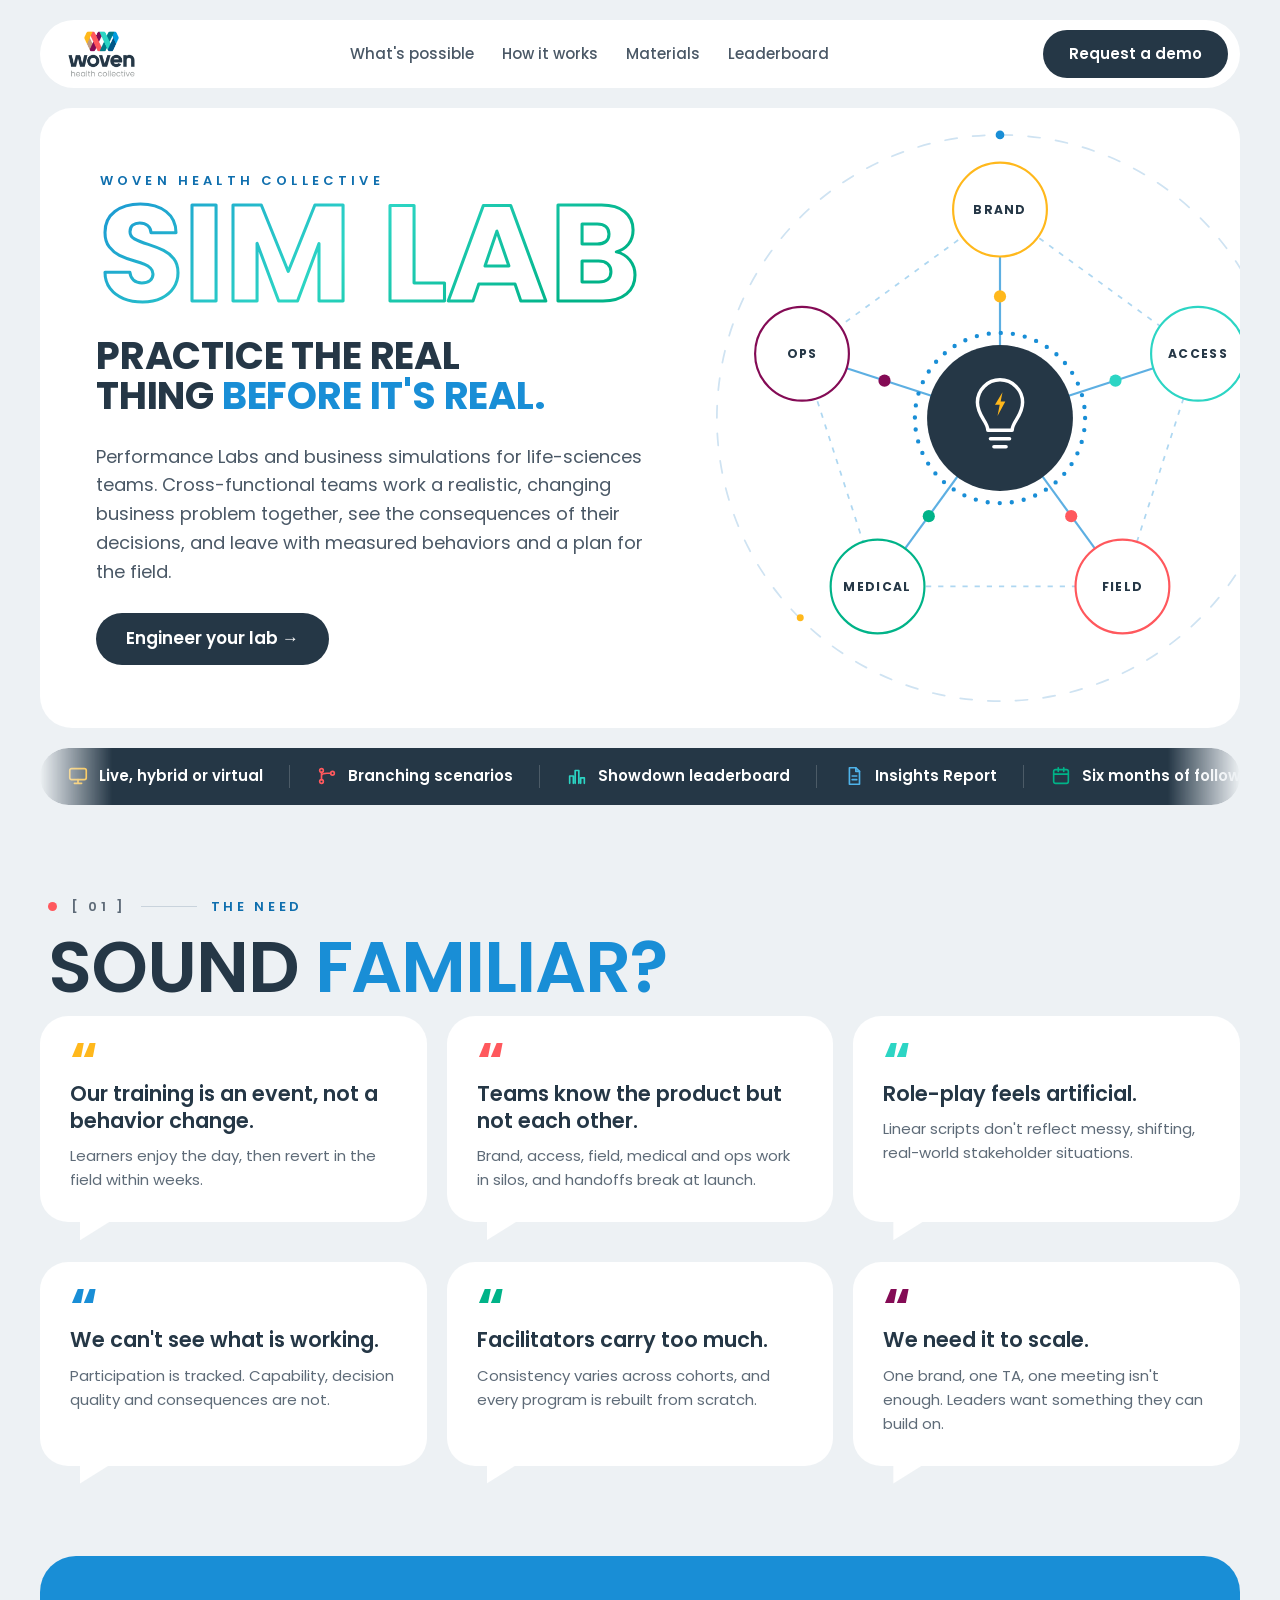
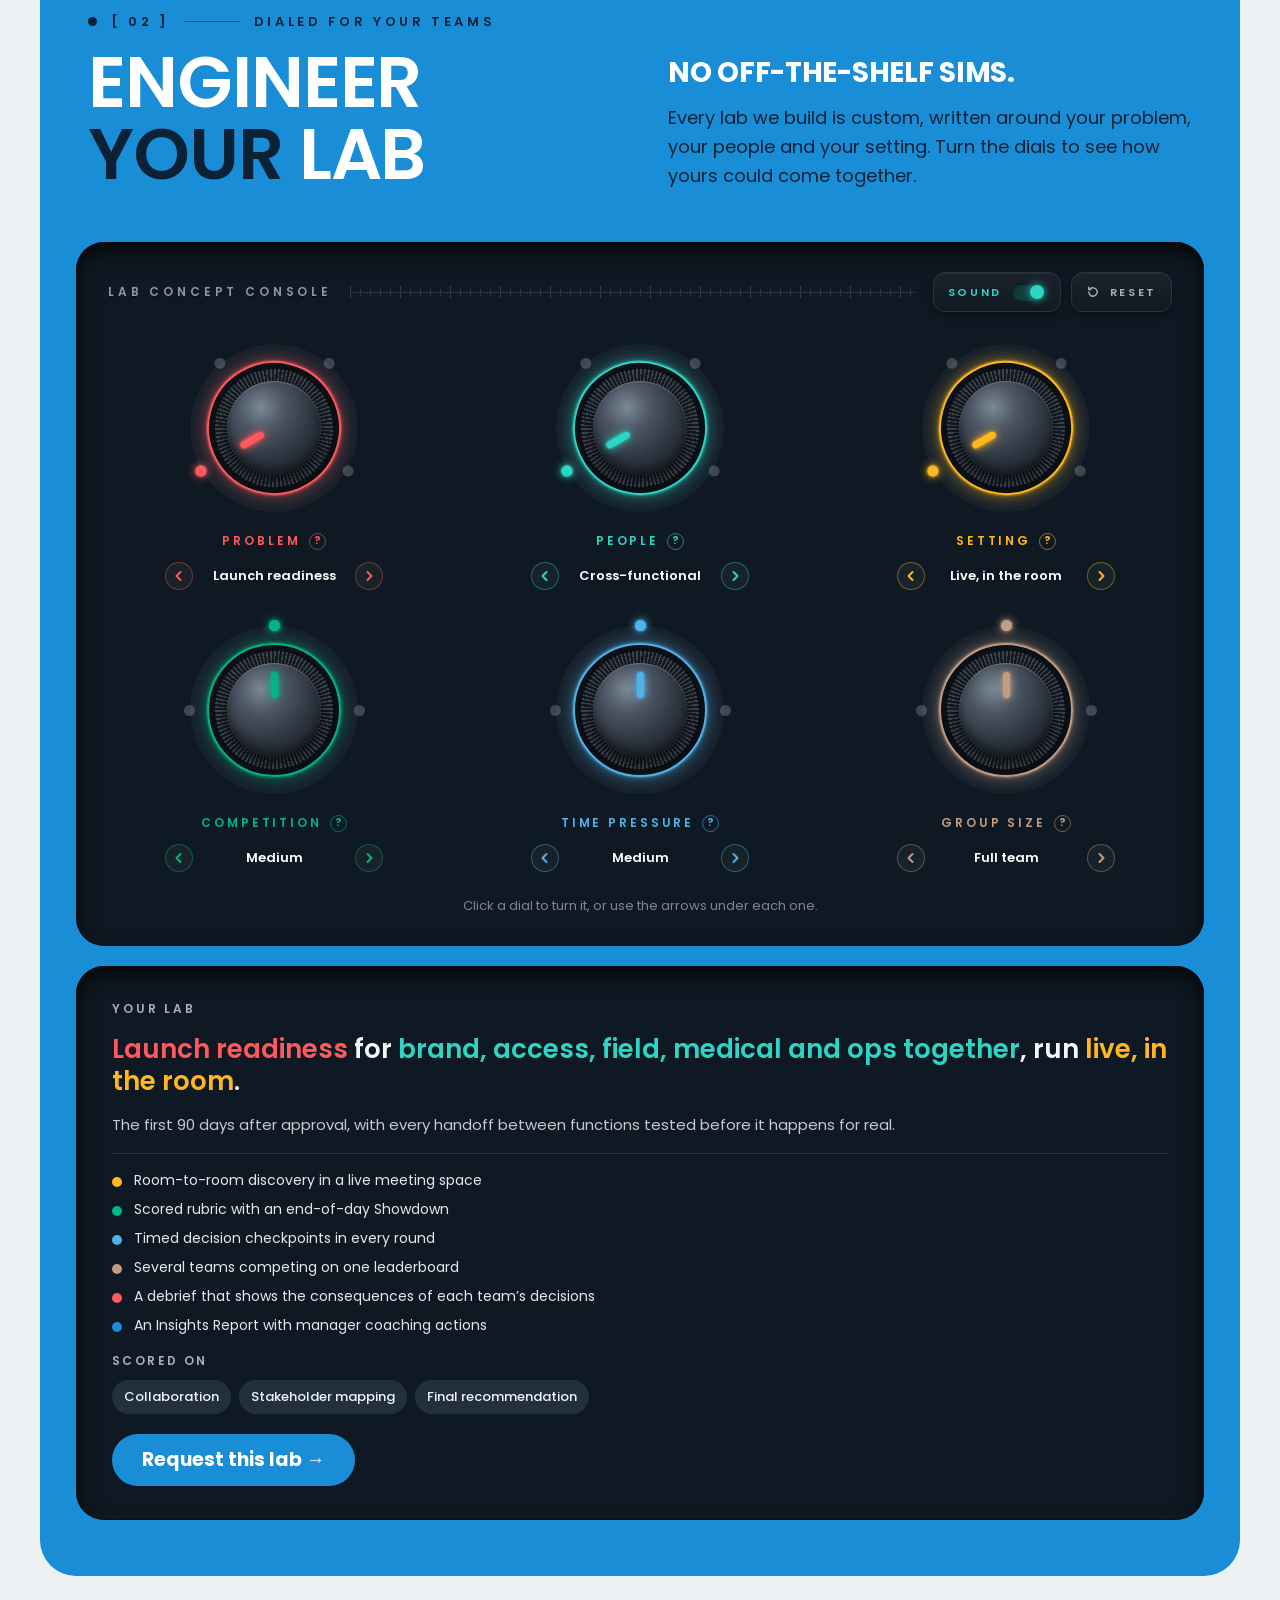
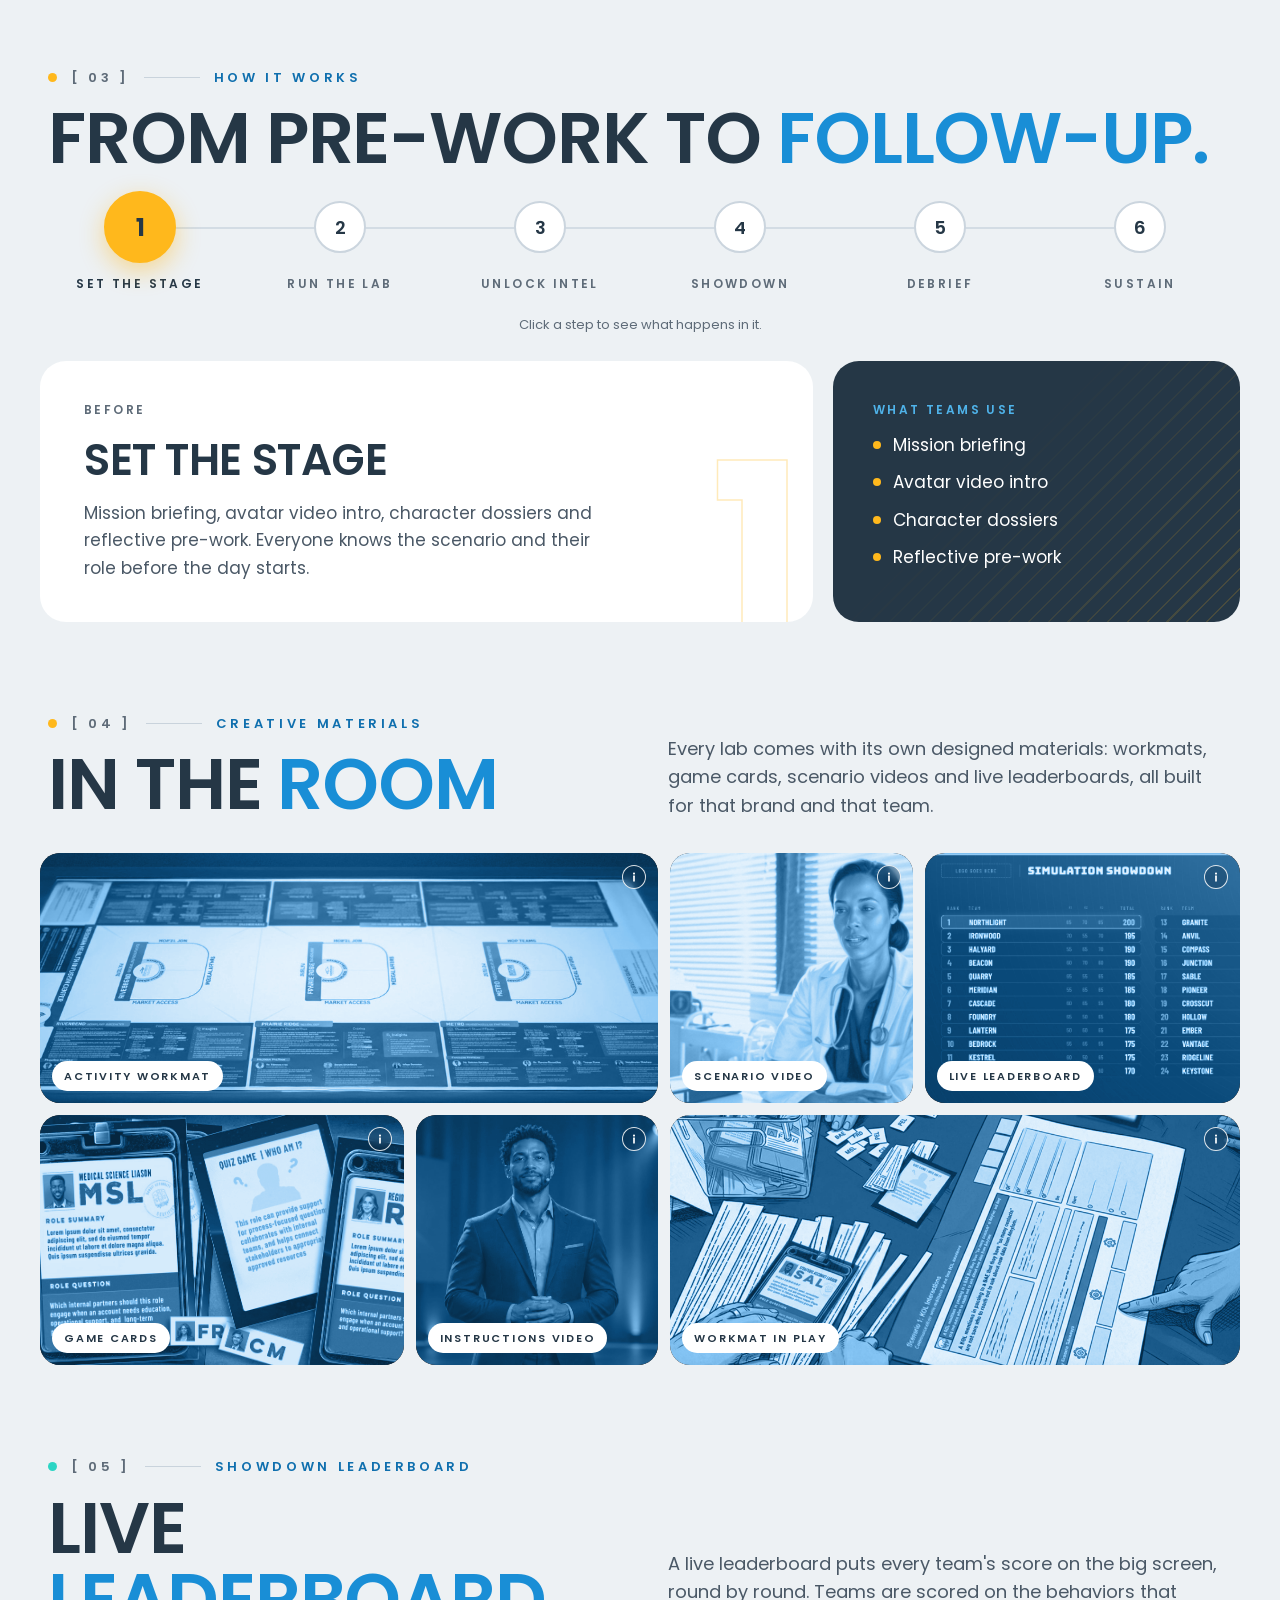
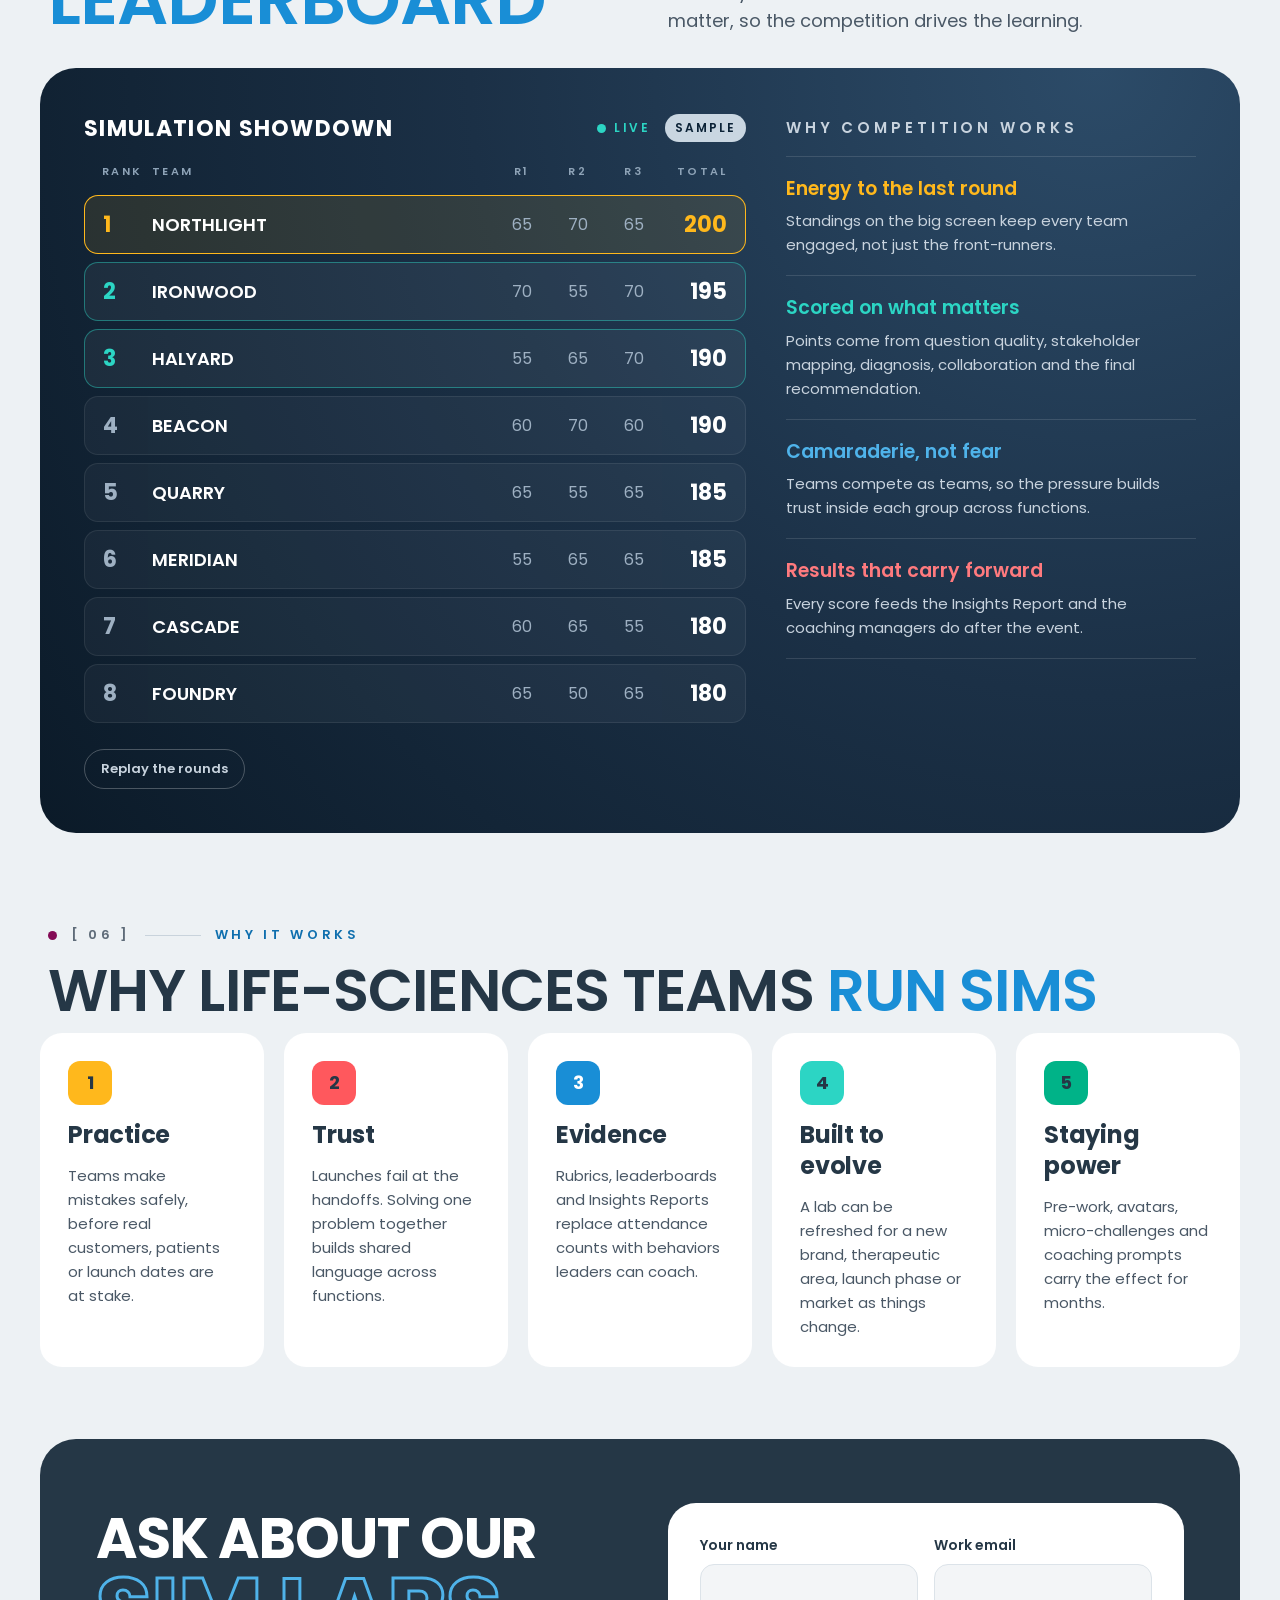
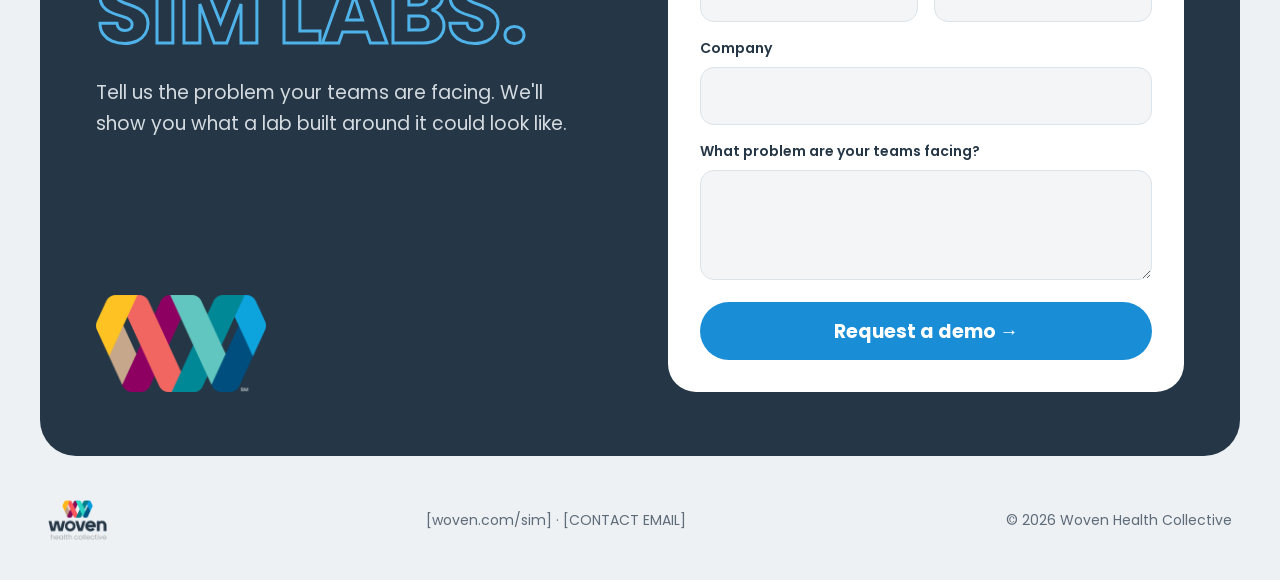
==== commit de151b37: "New image for the Game Cards tile Co-Authored-By: Claude Opus 5.5 <noreply@anthropic.com> Claude-Ses" ====
--- a/index.html
+++ b/index.html
@@ -206,7 +206,7 @@
       <figure class="mtile m-map"><img src="images/activity-workmat.jpg" alt="A large printed activity workmat that teams work on at their table" width="2000" height="739"><button class="mtile-info" type="button" aria-label="About: Activity workmat" aria-haspopup="dialog"><svg viewBox="0 0 10 10" aria-hidden="true"><circle cx="5" cy="1.6" r="1.05" fill="currentColor"/><path d="M5 4.2v4.6" stroke="currentColor" stroke-width="1.7" stroke-linecap="round"/></svg></button><figcaption>Activity workmat</figcaption><p class="mtile-desc" hidden>The board each team plays on. It lays out the account, the functions and the stakeholders, and gives the team one place to build its picture as new intel comes in.</p></figure>
       <figure class="mtile m-video"><img src="images/scenario-video-still.jpg" alt="Still from a scenario video: a physician character at her desk" width="2000" height="1127"><button class="mtile-info" type="button" aria-label="About: Scenario video" aria-haspopup="dialog"><svg viewBox="0 0 10 10" aria-hidden="true"><circle cx="5" cy="1.6" r="1.05" fill="currentColor"/><path d="M5 4.2v4.6" stroke="currentColor" stroke-width="1.7" stroke-linecap="round"/></svg></button><figcaption>Scenario video</figcaption><p class="mtile-desc" hidden>Short character-led videos open each round. They show who the stakeholder is, what just changed and what the team has to decide next.</p></figure>
       <figure class="mtile m-board"><img src="images/live-leaderboard.jpg" alt="Live leaderboard on a big screen showing team standings" width="2000" height="1121"><button class="mtile-info" type="button" aria-label="About: Live leaderboard" aria-haspopup="dialog"><svg viewBox="0 0 10 10" aria-hidden="true"><circle cx="5" cy="1.6" r="1.05" fill="currentColor"/><path d="M5 4.2v4.6" stroke="currentColor" stroke-width="1.7" stroke-linecap="round"/></svg></button><figcaption>Live leaderboard</figcaption><p class="mtile-desc" hidden>Big-screen standings that update round by round. Scores come from the rubric, so every team can see how its decisions are landing.</p></figure>
-      <figure class="mtile m-cards"><img src="images/game-cards.jpg" alt="Custom game cards, including stakeholder role cards" width="2000" height="1084"><button class="mtile-info" type="button" aria-label="About: Game cards" aria-haspopup="dialog"><svg viewBox="0 0 10 10" aria-hidden="true"><circle cx="5" cy="1.6" r="1.05" fill="currentColor"/><path d="M5 4.2v4.6" stroke="currentColor" stroke-width="1.7" stroke-linecap="round"/></svg></button><figcaption>Game cards</figcaption><p class="mtile-desc" hidden>Role cards and quiz cards written for the brand and the account. Teams use them to identify stakeholders, ask sharper questions and unlock intel.</p></figure>
+      <figure class="mtile m-cards"><img src="images/game-cards.jpg" alt="Custom game cards: stakeholder role badges and a Who Am I? quiz card" width="2000" height="1108"><button class="mtile-info" type="button" aria-label="About: Game cards" aria-haspopup="dialog"><svg viewBox="0 0 10 10" aria-hidden="true"><circle cx="5" cy="1.6" r="1.05" fill="currentColor"/><path d="M5 4.2v4.6" stroke="currentColor" stroke-width="1.7" stroke-linecap="round"/></svg></button><figcaption>Game cards</figcaption><p class="mtile-desc" hidden>Role cards and quiz cards written for the brand and the account. Teams use them to identify stakeholders, ask sharper questions and unlock intel.</p></figure>
       <figure class="mtile m-barrier"><img src="images/instructions-video-still.jpg" alt="Still from an instructions video: a presenter on stage explains how the lab is played" width="2000" height="1159"><button class="mtile-info" type="button" aria-label="About: Instructions video" aria-haspopup="dialog"><svg viewBox="0 0 10 10" aria-hidden="true"><circle cx="5" cy="1.6" r="1.05" fill="currentColor"/><path d="M5 4.2v4.6" stroke="currentColor" stroke-width="1.7" stroke-linecap="round"/></svg></button><figcaption>Instructions video</figcaption><p class="mtile-desc" hidden>A presenter-led video that explains how the lab works, so every room starts with the same rules no matter who is facilitating.</p></figure>
       <figure class="mtile m-table"><img src="images/workmat-in-play.jpg" alt="A workmat in play, covered with cards and team notes" width="2000" height="1038"><button class="mtile-info" type="button" aria-label="About: Workmat in play" aria-haspopup="dialog"><svg viewBox="0 0 10 10" aria-hidden="true"><circle cx="5" cy="1.6" r="1.05" fill="currentColor"/><path d="M5 4.2v4.6" stroke="currentColor" stroke-width="1.7" stroke-linecap="round"/></svg></button><figcaption>Workmat in play</figcaption><p class="mtile-desc" hidden>Mid-round, the mat fills up with cards, notes and decisions. Facilitators can read each team's thinking at a glance and coach in the moment.</p></figure>
     </div>
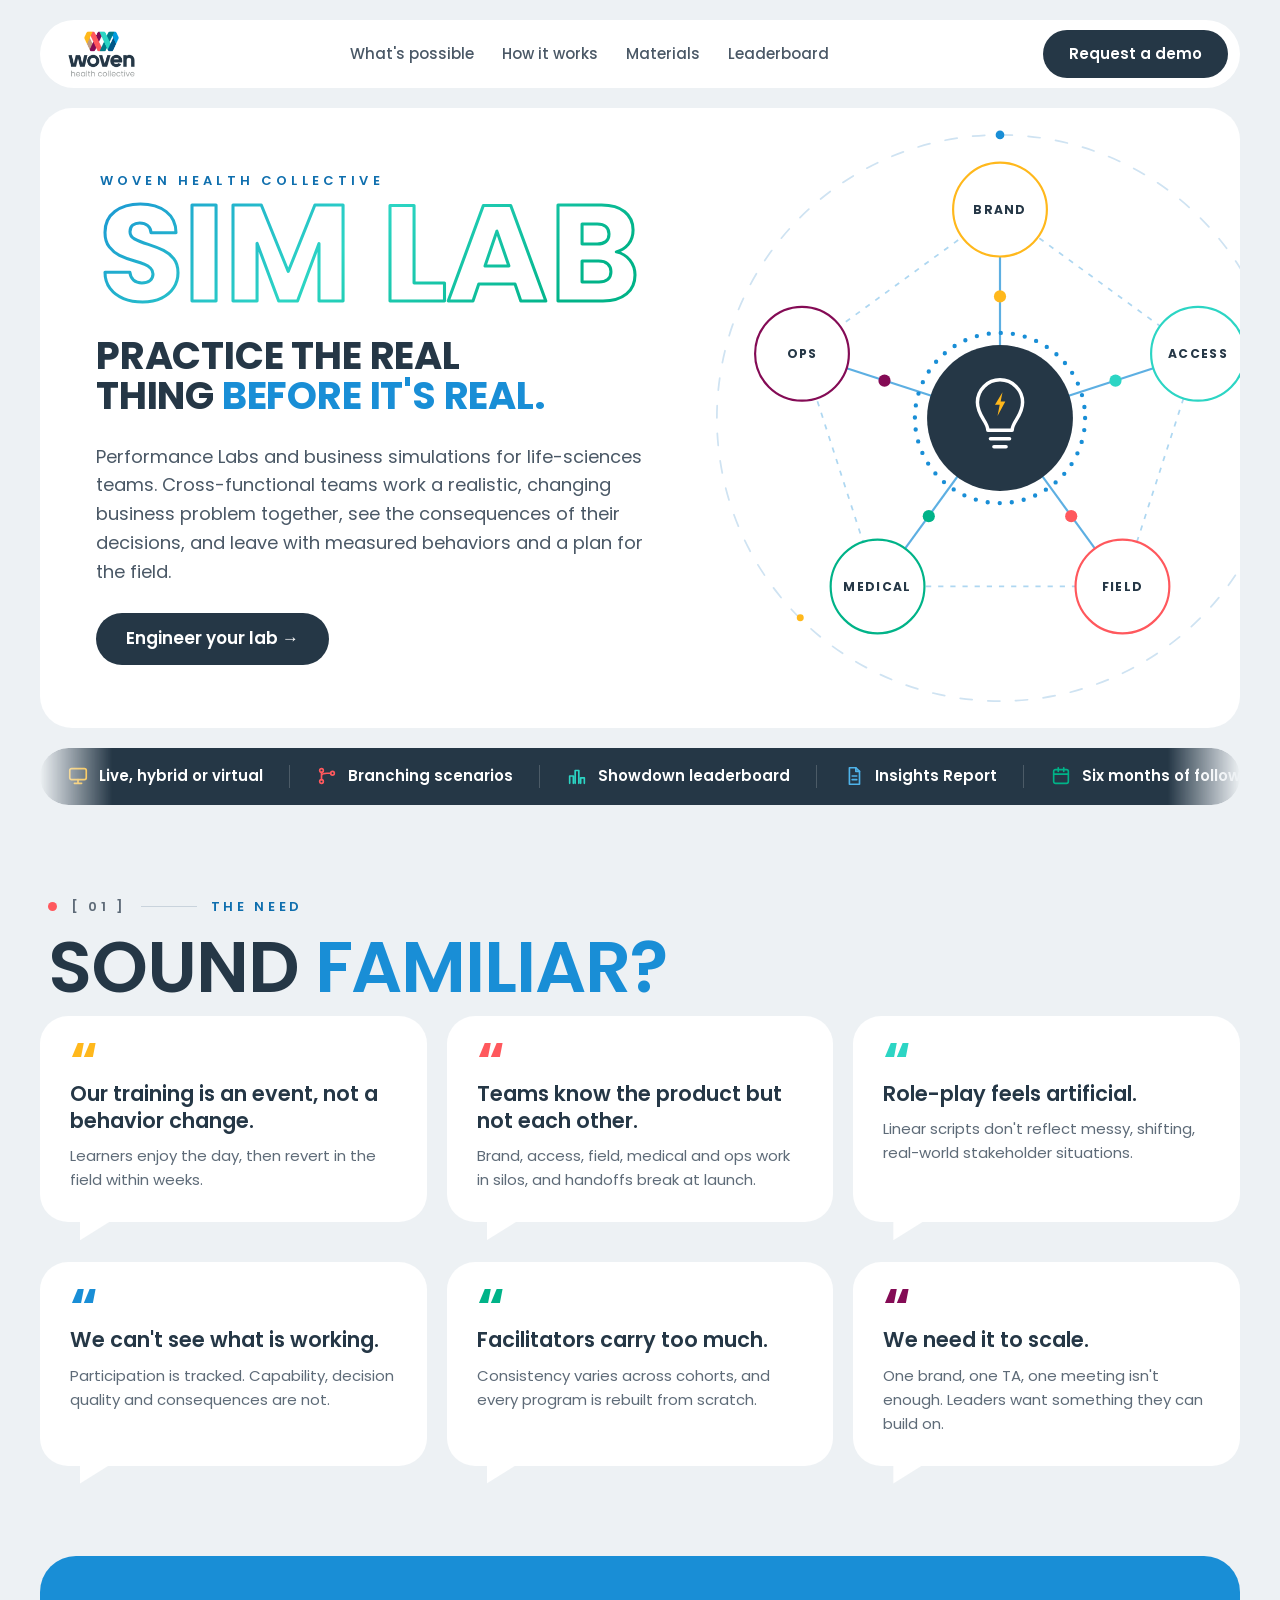
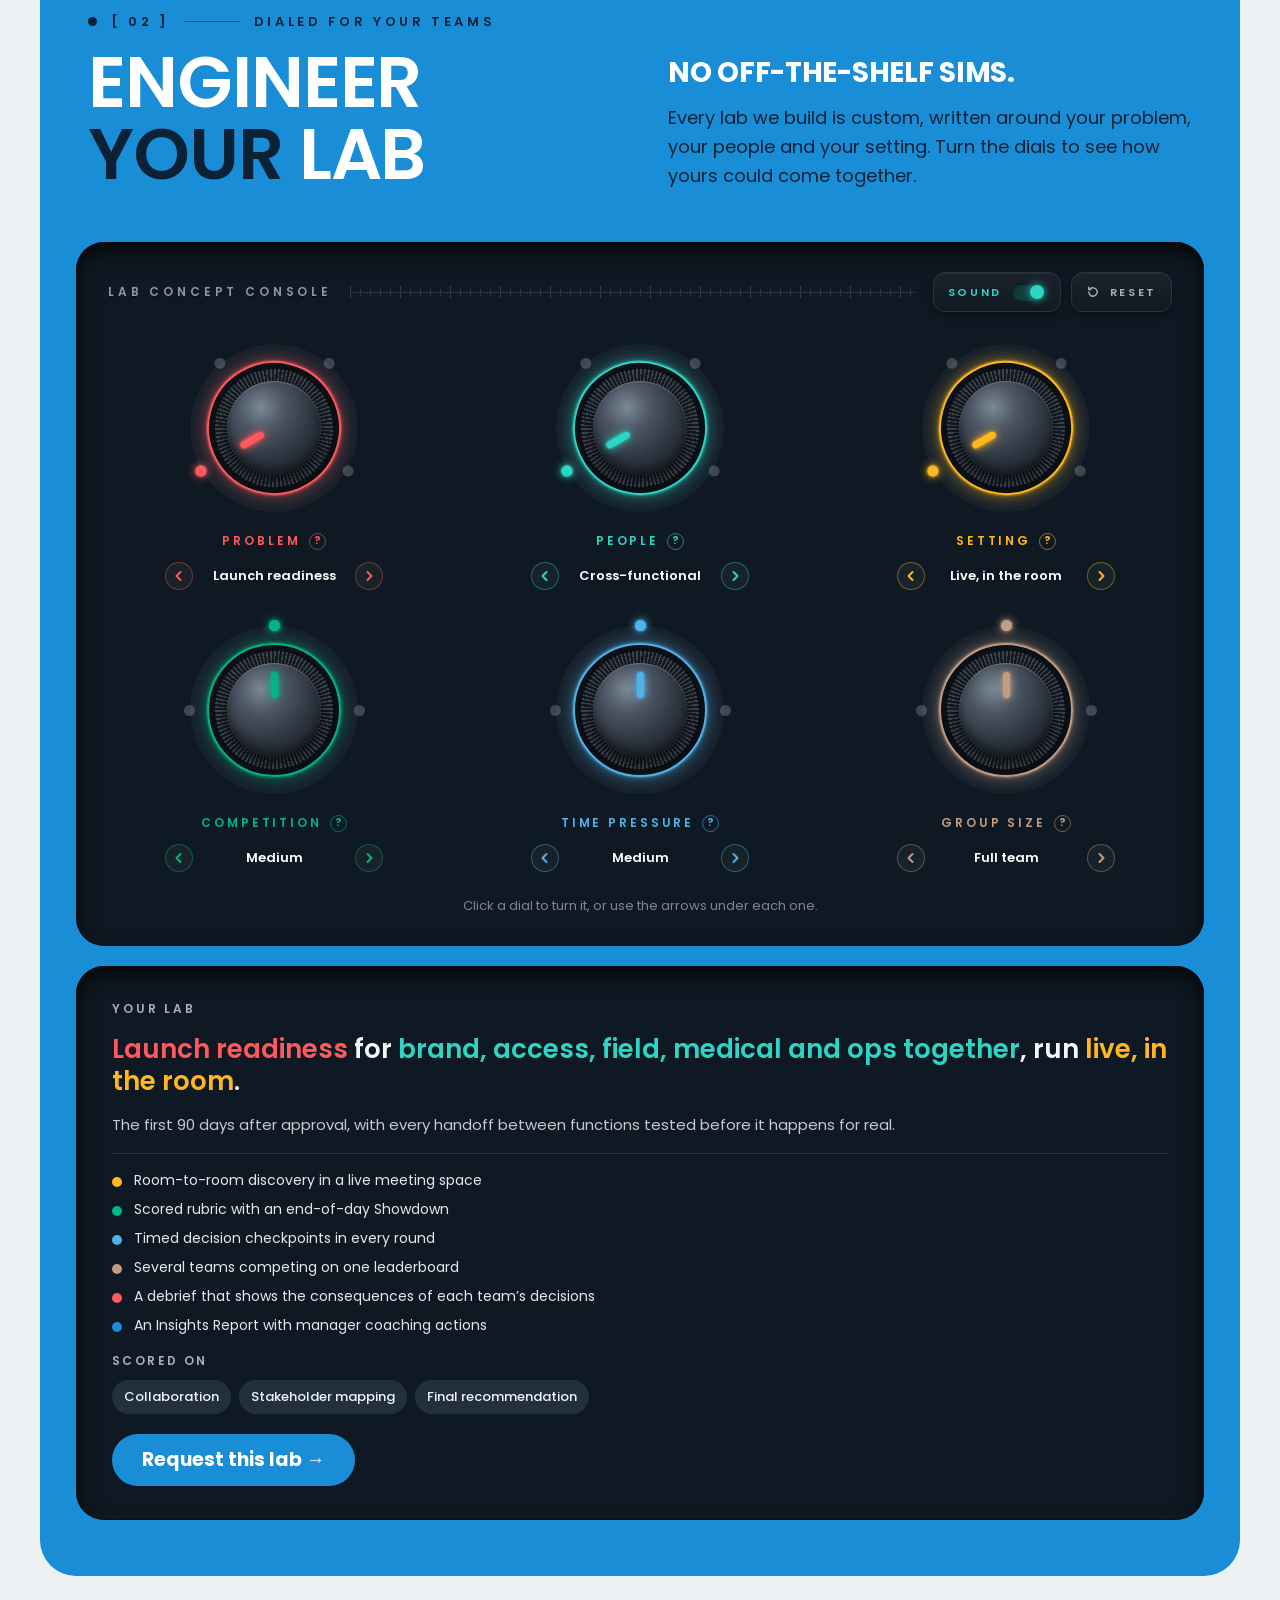
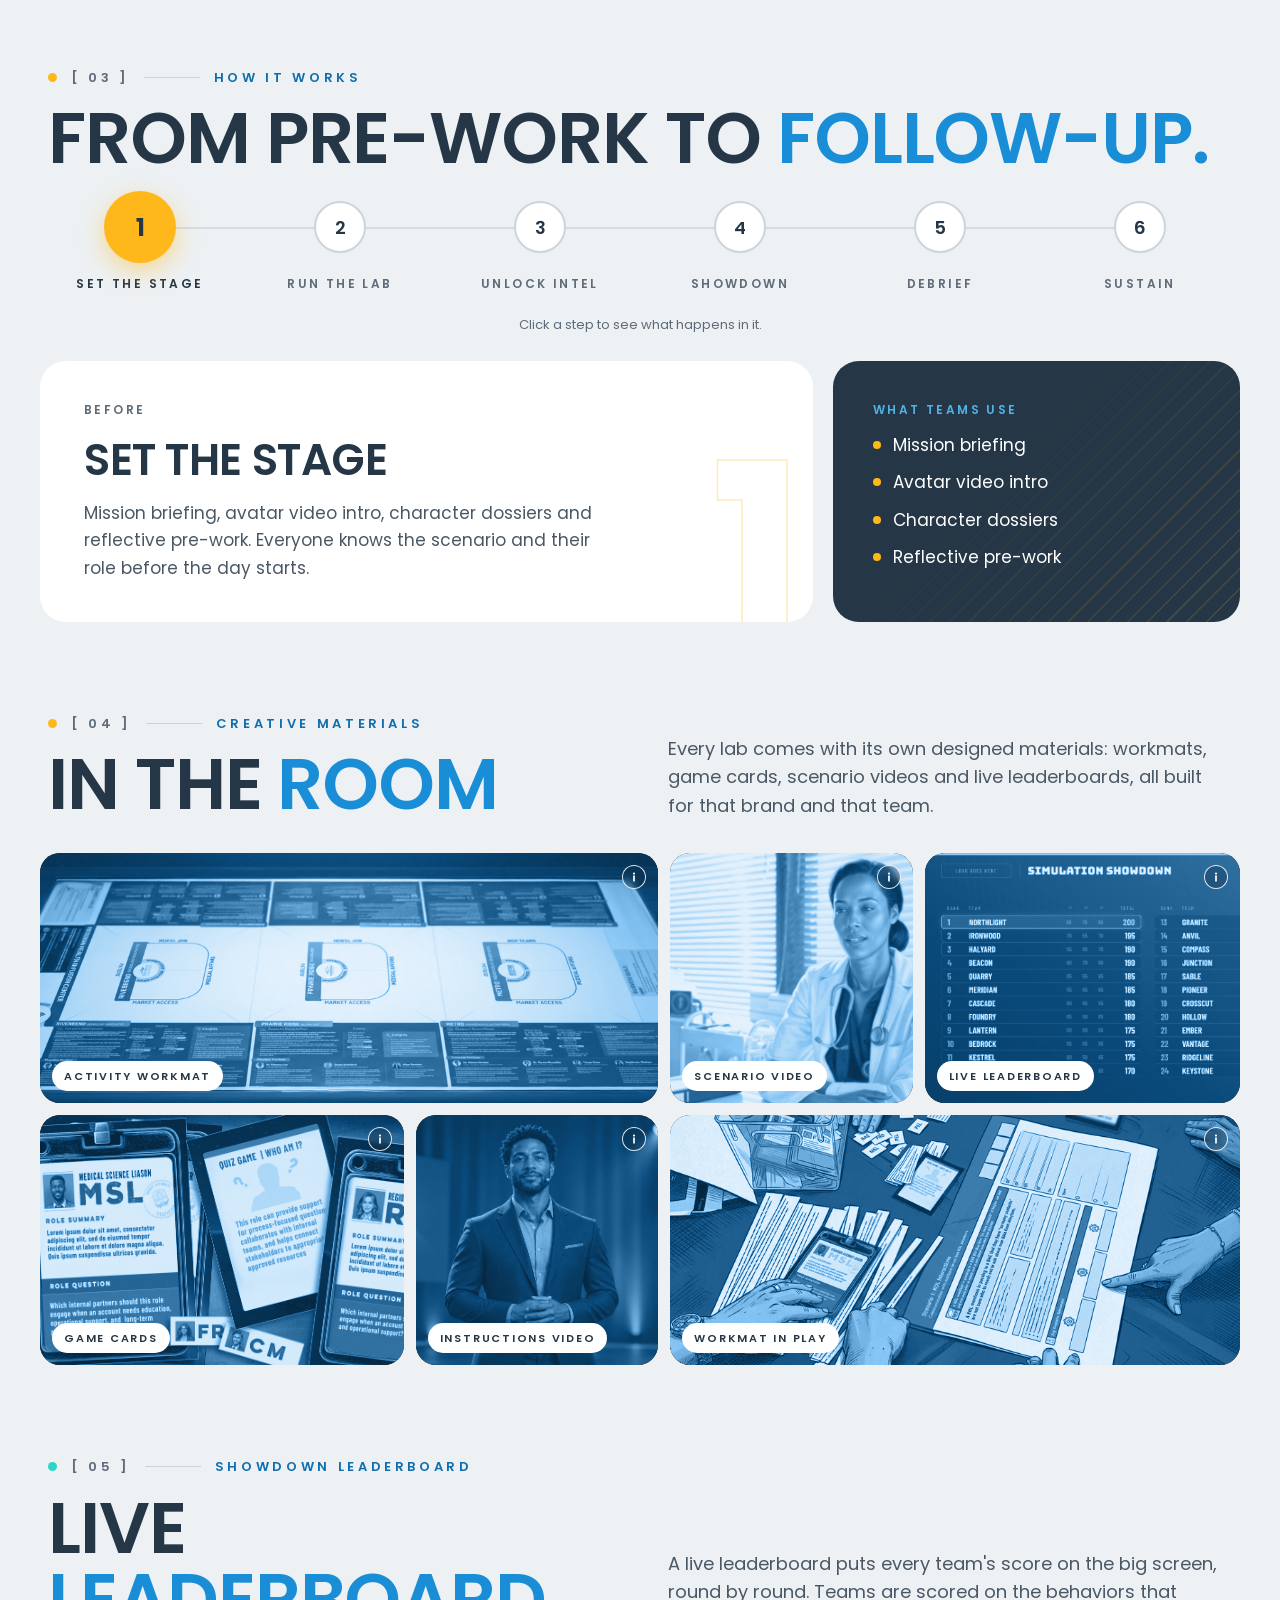
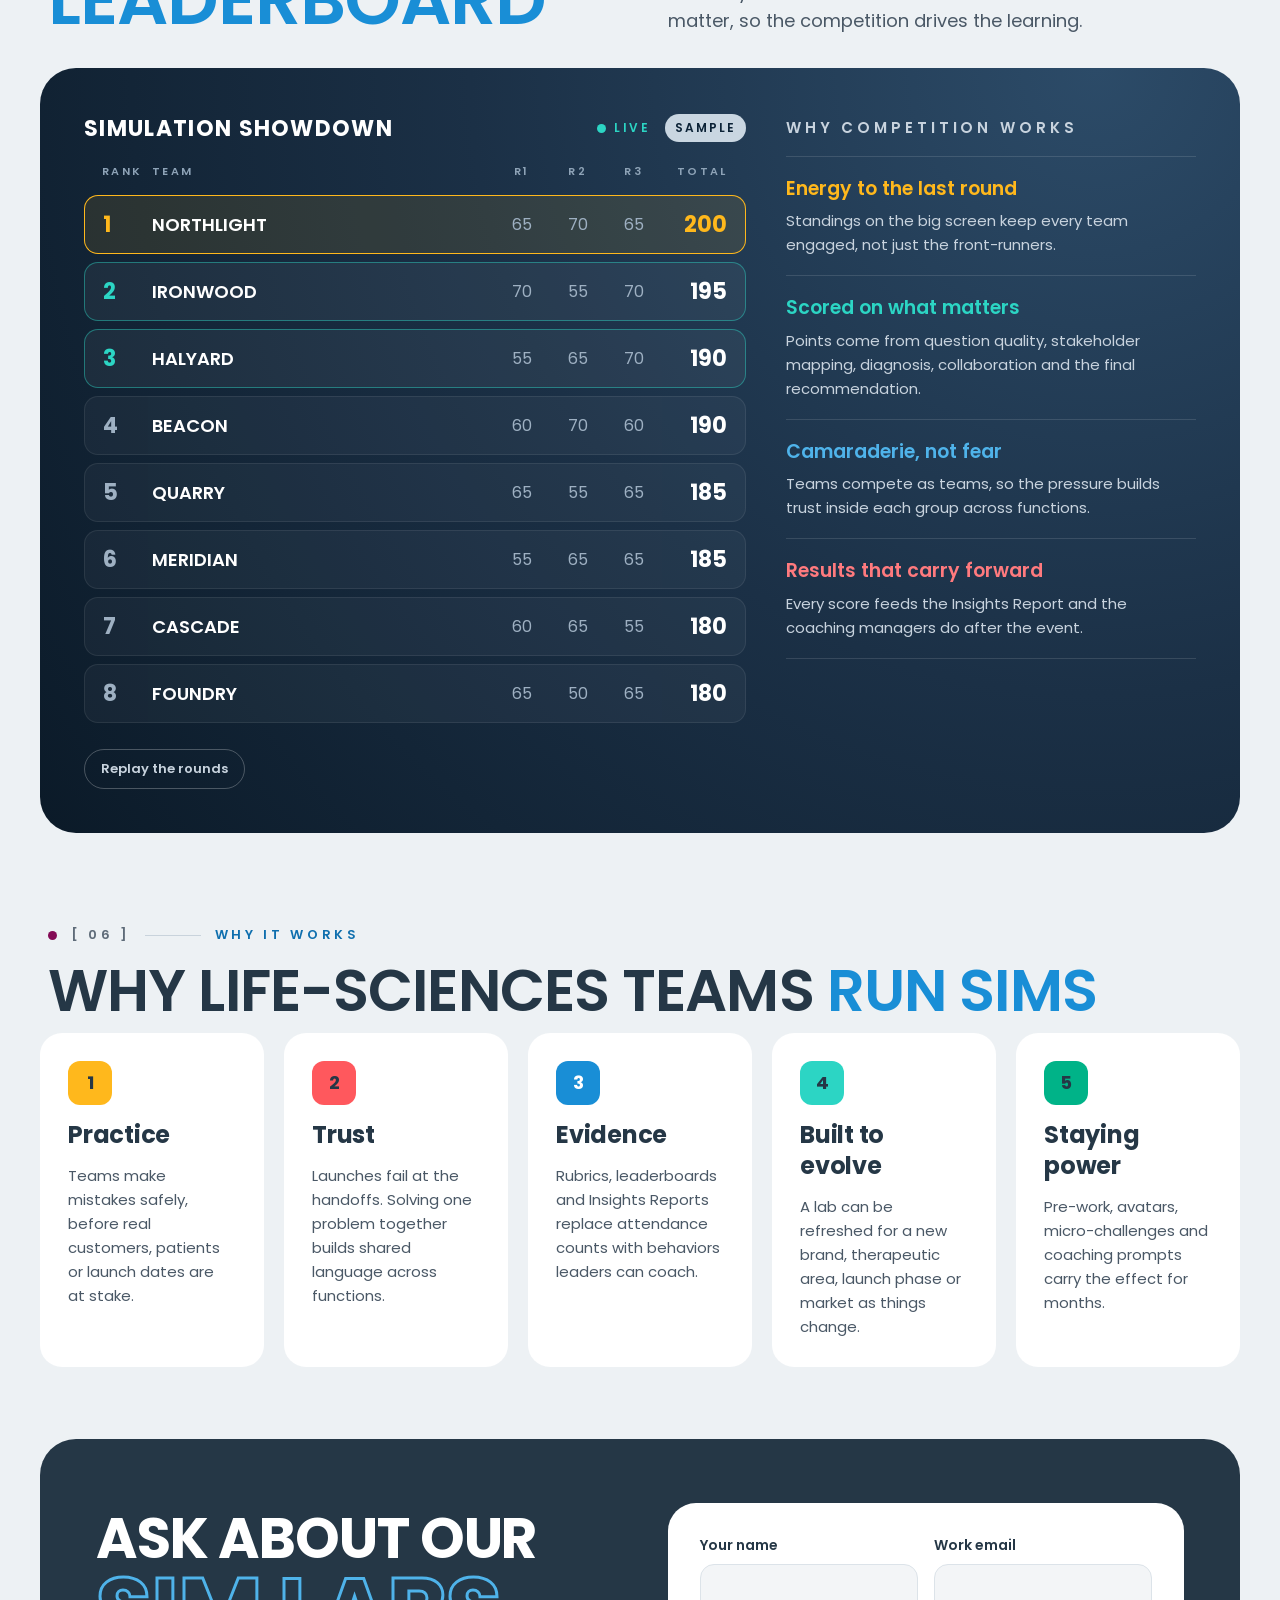
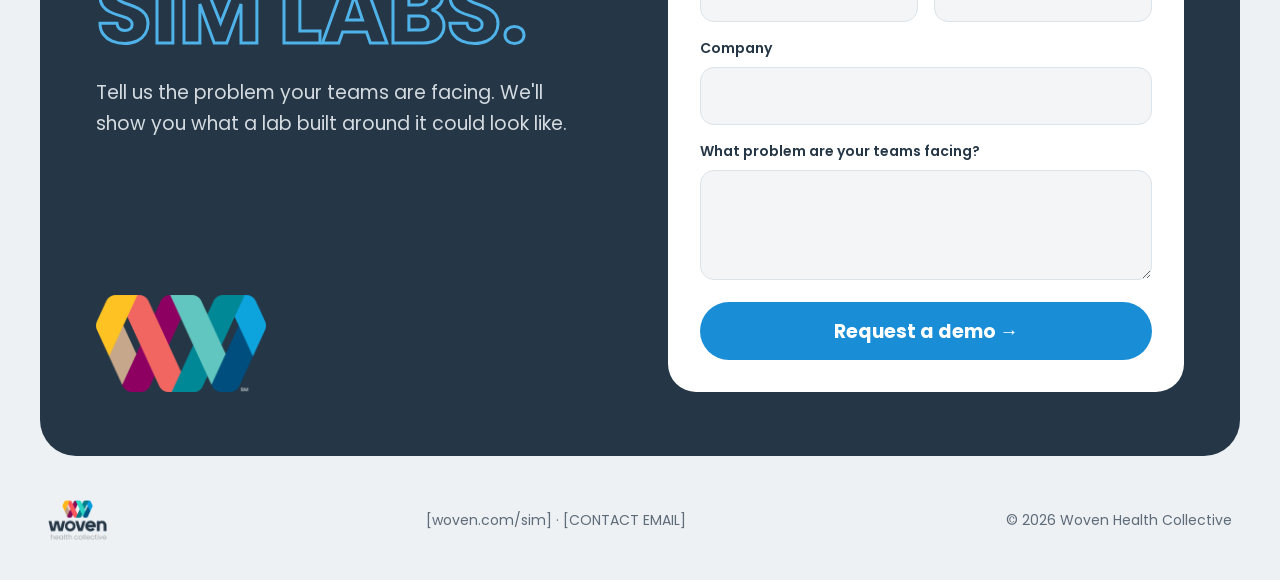
==== commit bd8a2469: "New image for the Workmat in play tile Co-Authored-By: Claude Opus 5.5 <noreply@anthropic.com> Claud" ====
--- a/index.html
+++ b/index.html
@@ -208,7 +208,7 @@
       <figure class="mtile m-board"><img src="images/live-leaderboard.jpg" alt="Live leaderboard on a big screen showing team standings" width="2000" height="1121"><button class="mtile-info" type="button" aria-label="About: Live leaderboard" aria-haspopup="dialog"><svg viewBox="0 0 10 10" aria-hidden="true"><circle cx="5" cy="1.6" r="1.05" fill="currentColor"/><path d="M5 4.2v4.6" stroke="currentColor" stroke-width="1.7" stroke-linecap="round"/></svg></button><figcaption>Live leaderboard</figcaption><p class="mtile-desc" hidden>Big-screen standings that update round by round. Scores come from the rubric, so every team can see how its decisions are landing.</p></figure>
       <figure class="mtile m-cards"><img src="images/game-cards.jpg" alt="Custom game cards: stakeholder role badges and a Who Am I? quiz card" width="2000" height="1108"><button class="mtile-info" type="button" aria-label="About: Game cards" aria-haspopup="dialog"><svg viewBox="0 0 10 10" aria-hidden="true"><circle cx="5" cy="1.6" r="1.05" fill="currentColor"/><path d="M5 4.2v4.6" stroke="currentColor" stroke-width="1.7" stroke-linecap="round"/></svg></button><figcaption>Game cards</figcaption><p class="mtile-desc" hidden>Role cards and quiz cards written for the brand and the account. Teams use them to identify stakeholders, ask sharper questions and unlock intel.</p></figure>
       <figure class="mtile m-barrier"><img src="images/instructions-video-still.jpg" alt="Still from an instructions video: a presenter on stage explains how the lab is played" width="2000" height="1159"><button class="mtile-info" type="button" aria-label="About: Instructions video" aria-haspopup="dialog"><svg viewBox="0 0 10 10" aria-hidden="true"><circle cx="5" cy="1.6" r="1.05" fill="currentColor"/><path d="M5 4.2v4.6" stroke="currentColor" stroke-width="1.7" stroke-linecap="round"/></svg></button><figcaption>Instructions video</figcaption><p class="mtile-desc" hidden>A presenter-led video that explains how the lab works, so every room starts with the same rules no matter who is facilitating.</p></figure>
-      <figure class="mtile m-table"><img src="images/workmat-in-play.jpg" alt="A workmat in play, covered with cards and team notes" width="2000" height="1038"><button class="mtile-info" type="button" aria-label="About: Workmat in play" aria-haspopup="dialog"><svg viewBox="0 0 10 10" aria-hidden="true"><circle cx="5" cy="1.6" r="1.05" fill="currentColor"/><path d="M5 4.2v4.6" stroke="currentColor" stroke-width="1.7" stroke-linecap="round"/></svg></button><figcaption>Workmat in play</figcaption><p class="mtile-desc" hidden>Mid-round, the mat fills up with cards, notes and decisions. Facilitators can read each team's thinking at a glance and coach in the moment.</p></figure>
+      <figure class="mtile m-table"><img src="images/workmat-in-play.jpg" alt="A workmat in play, covered with cards and team notes" width="1600" height="804"><button class="mtile-info" type="button" aria-label="About: Workmat in play" aria-haspopup="dialog"><svg viewBox="0 0 10 10" aria-hidden="true"><circle cx="5" cy="1.6" r="1.05" fill="currentColor"/><path d="M5 4.2v4.6" stroke="currentColor" stroke-width="1.7" stroke-linecap="round"/></svg></button><figcaption>Workmat in play</figcaption><p class="mtile-desc" hidden>Mid-round, the mat fills up with cards, notes and decisions. Facilitators can read each team's thinking at a glance and coach in the moment.</p></figure>
     </div>
   </section>
 
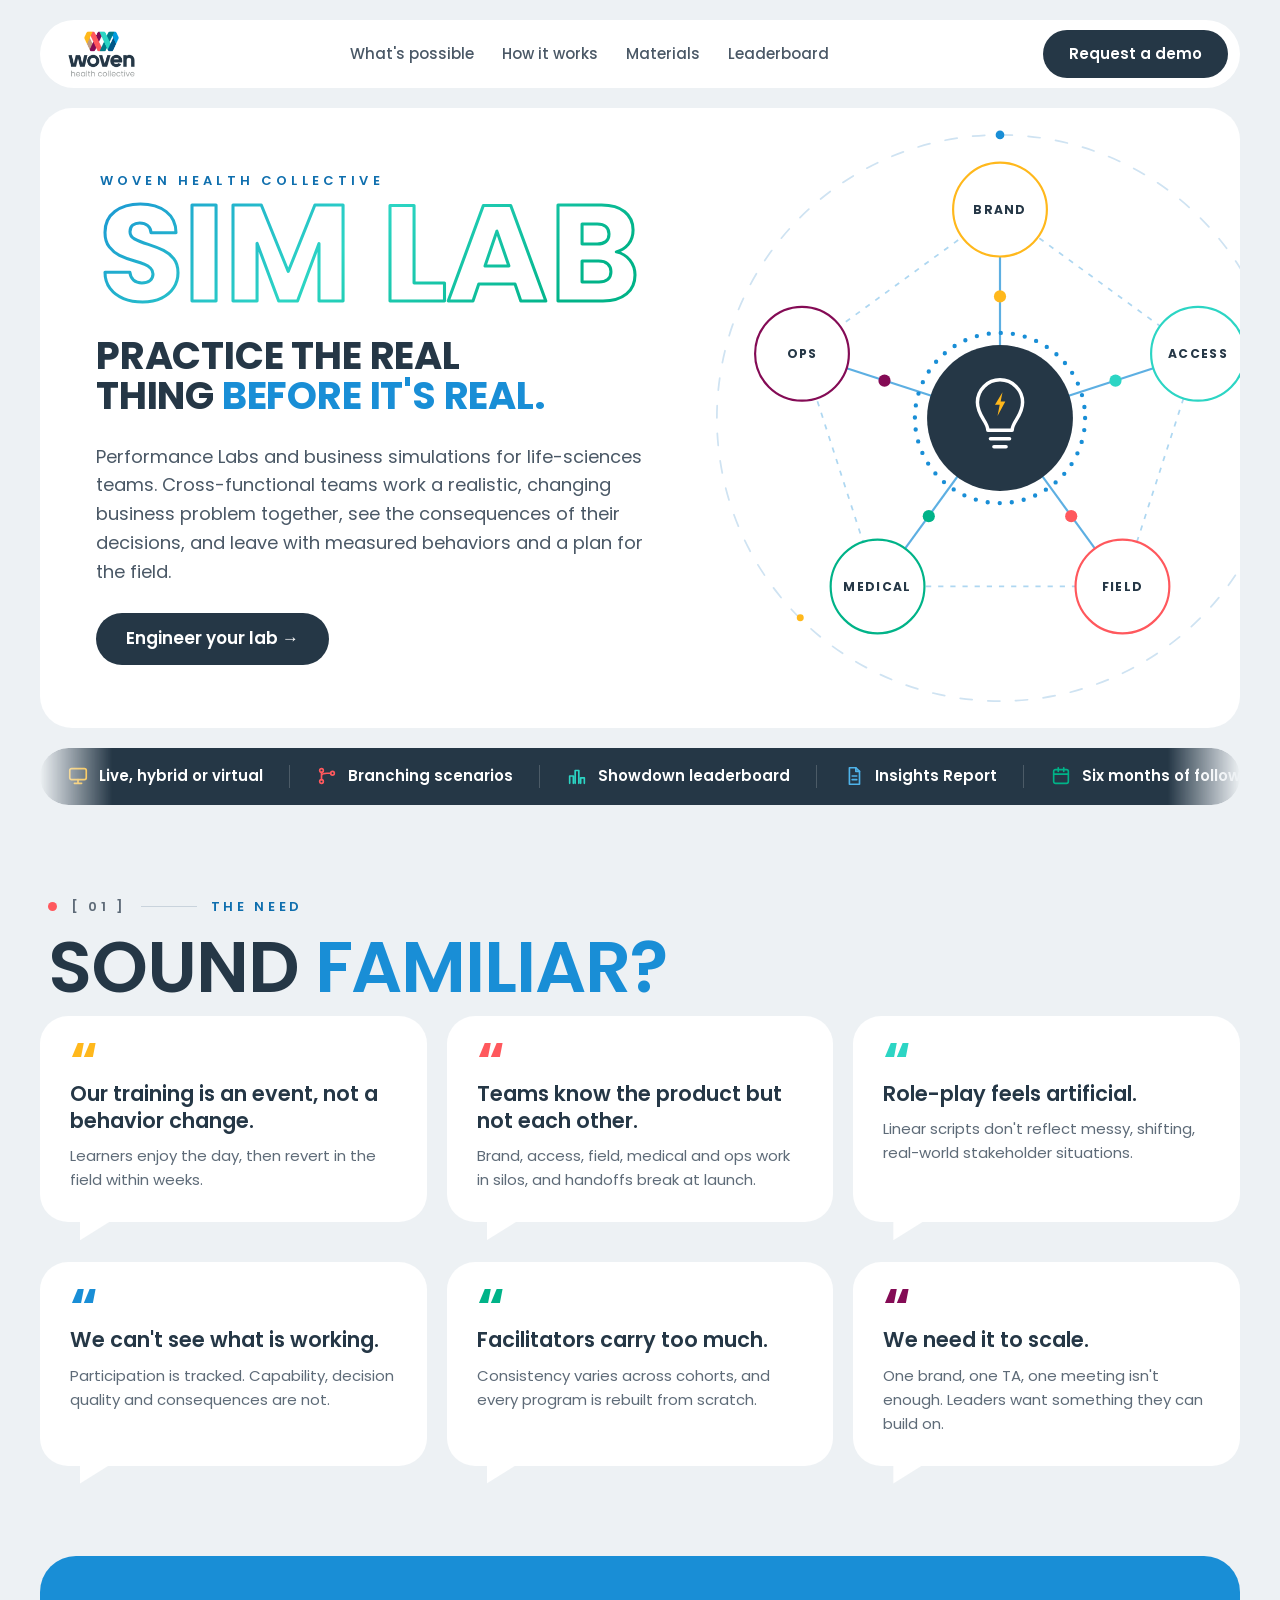
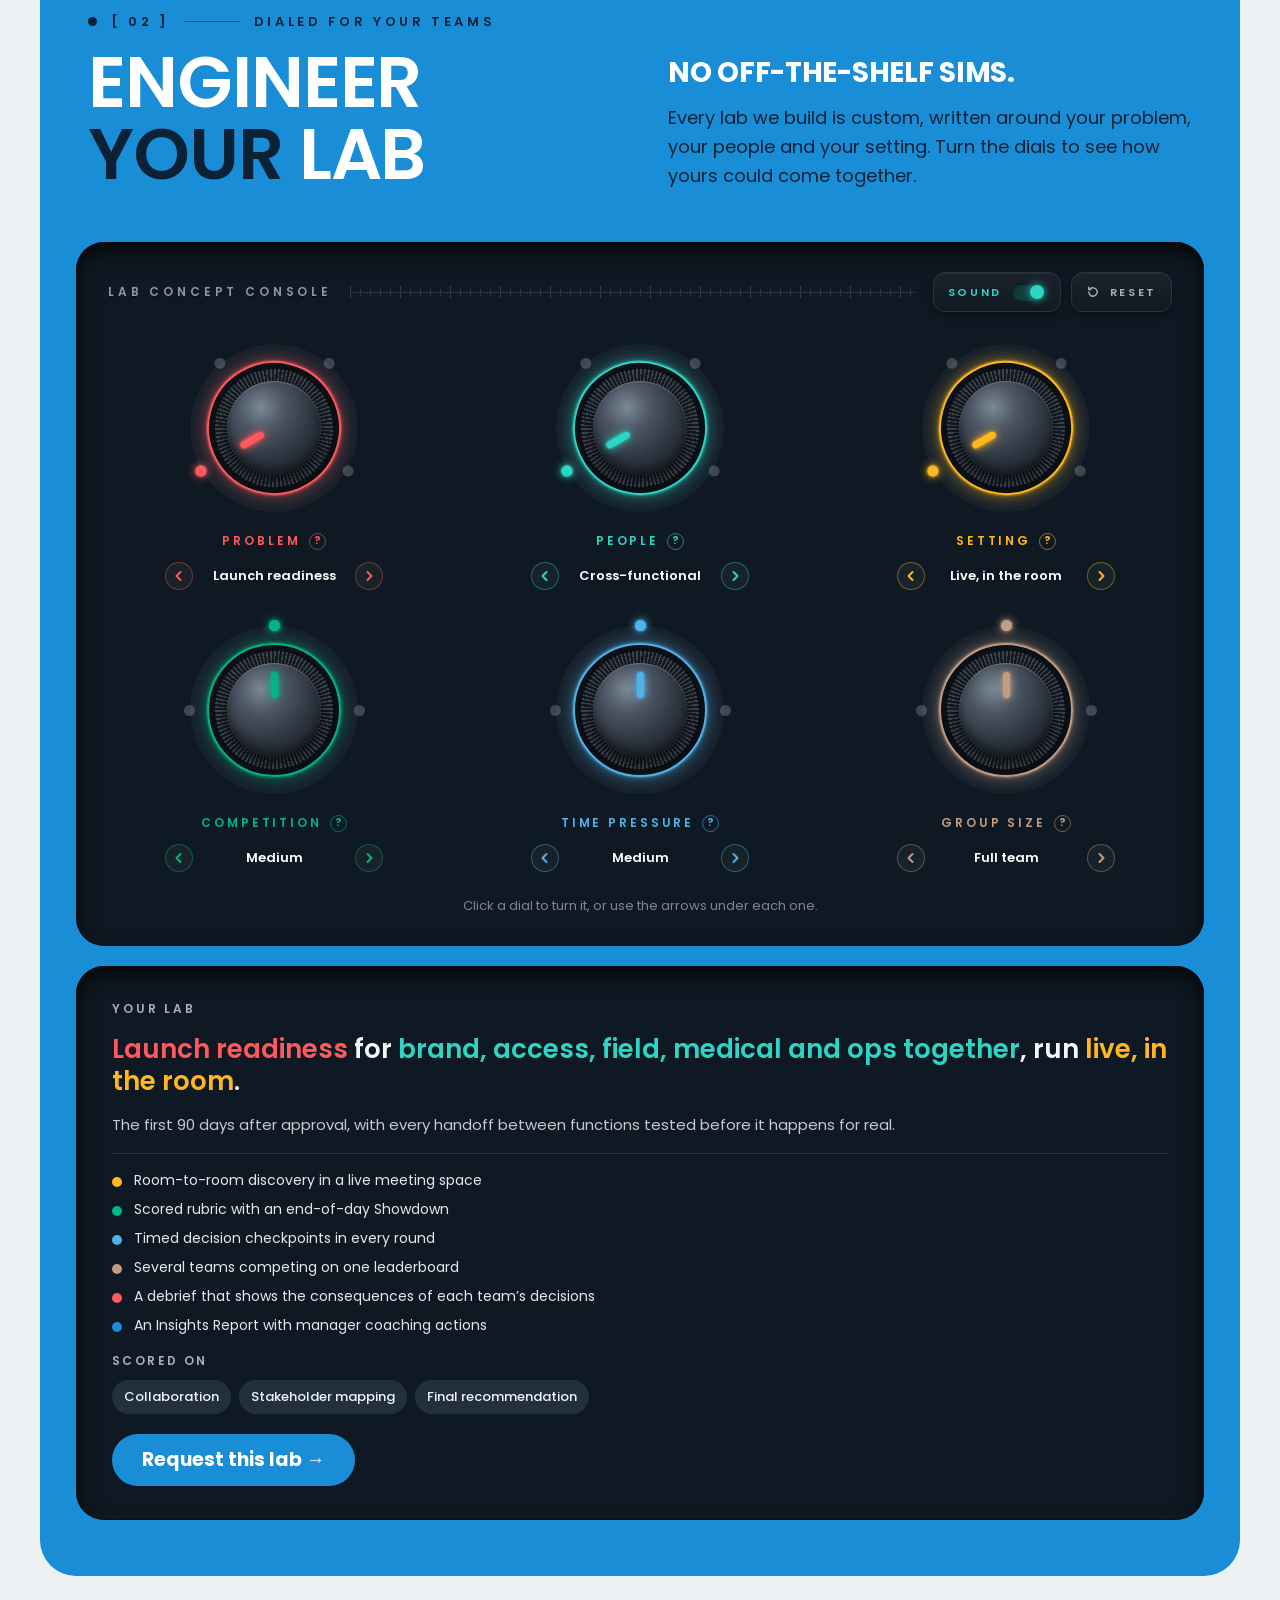
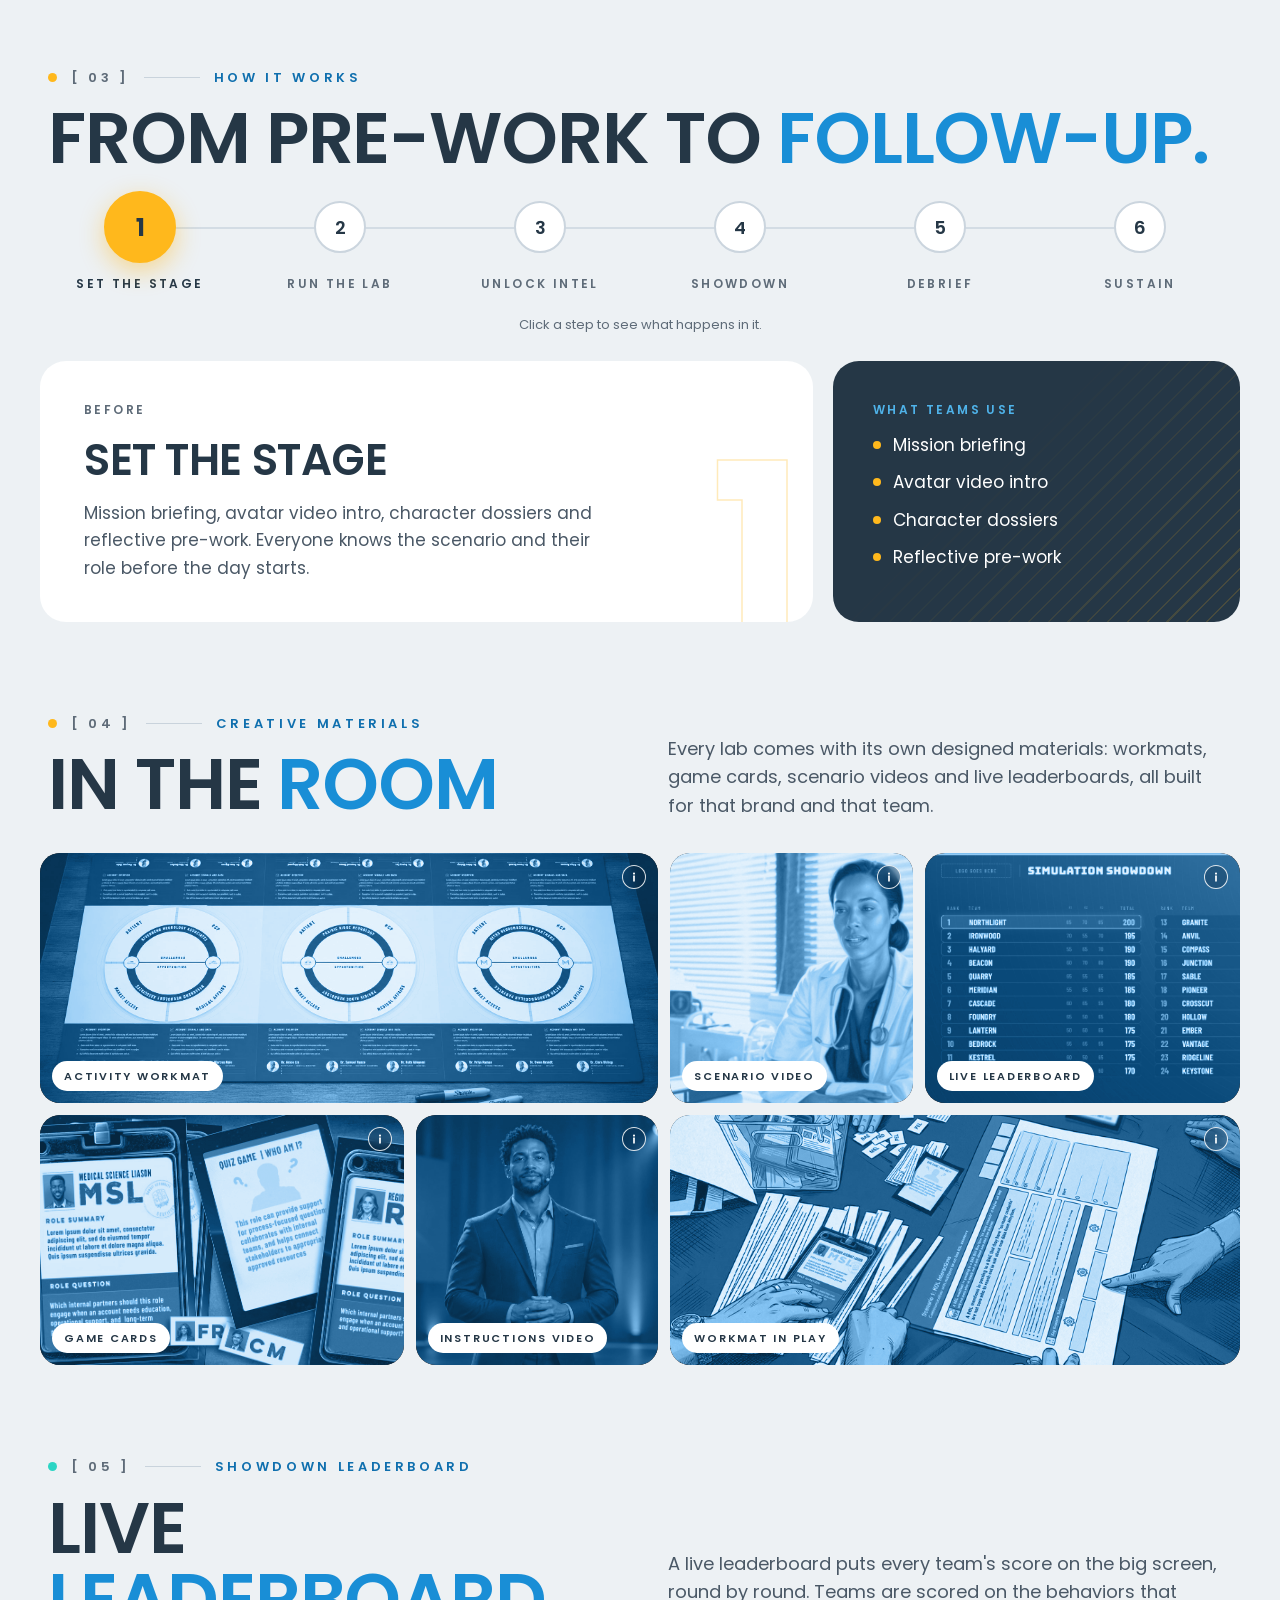
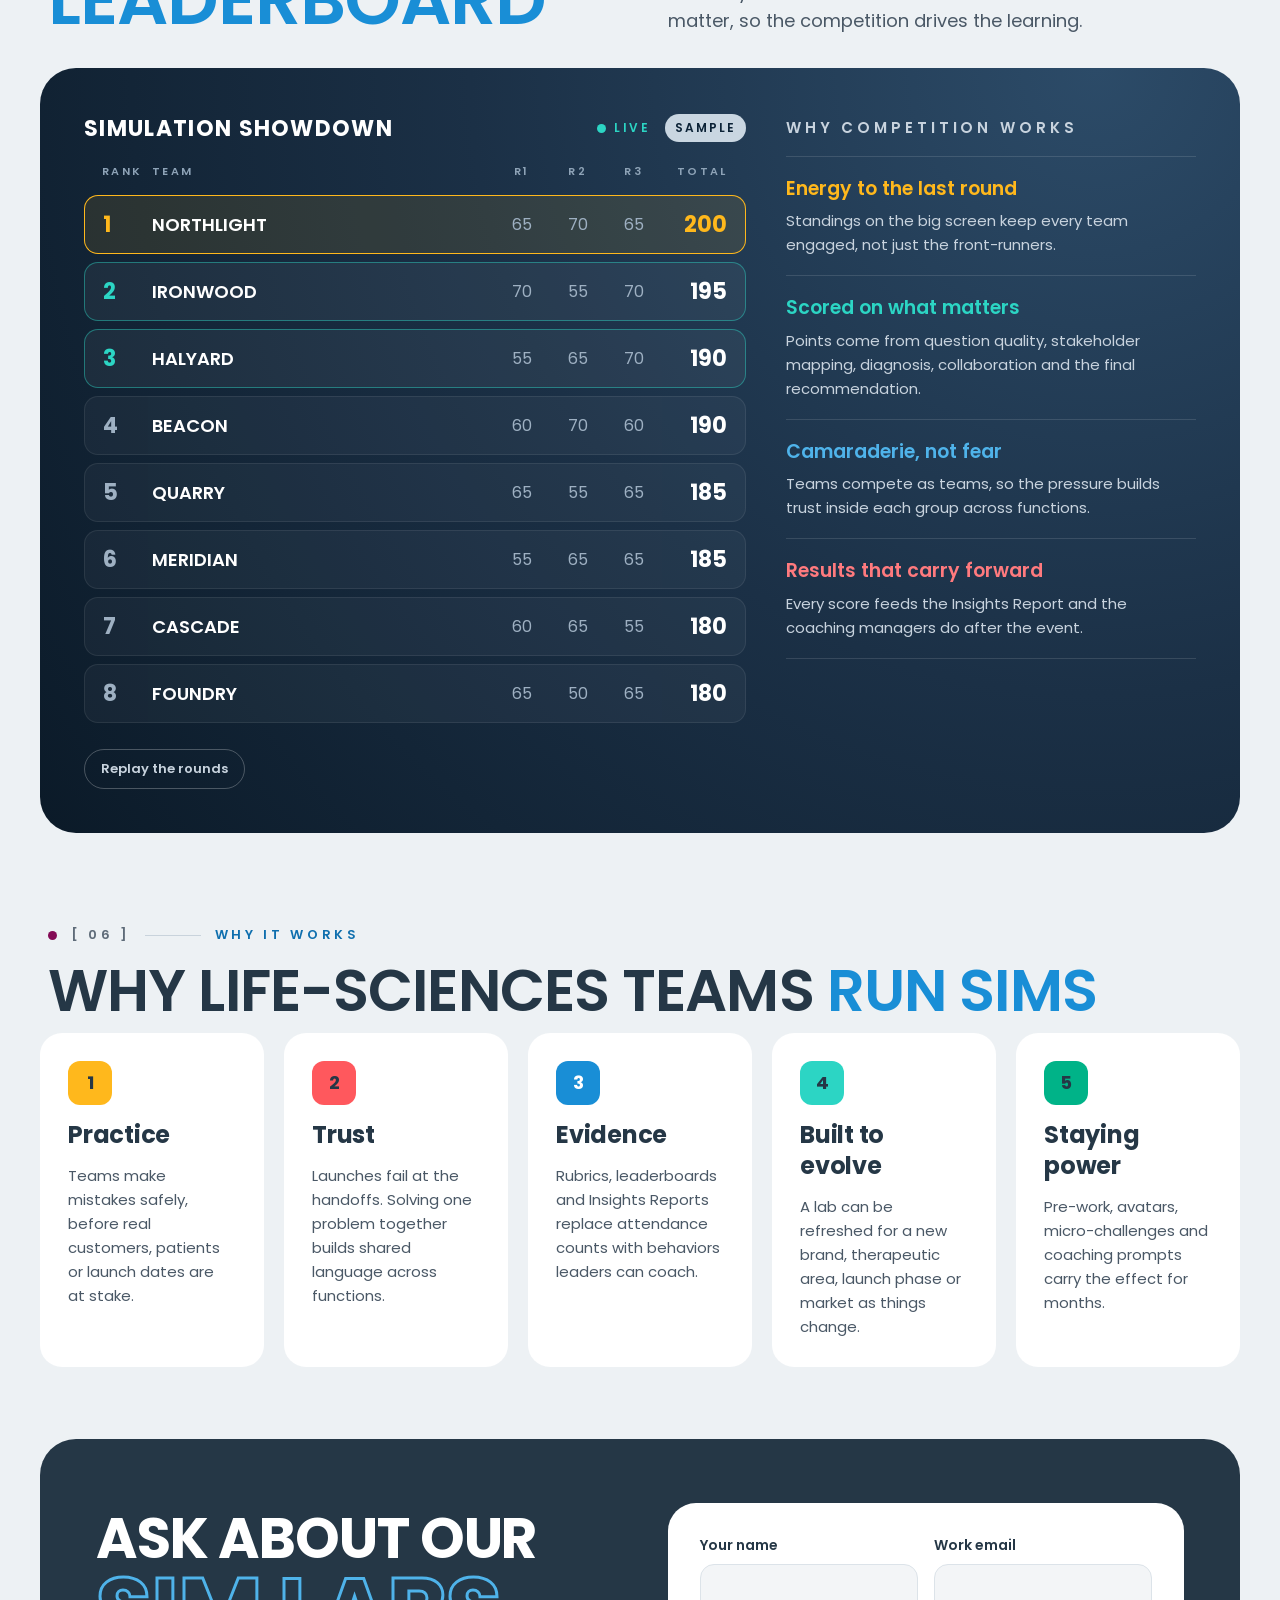
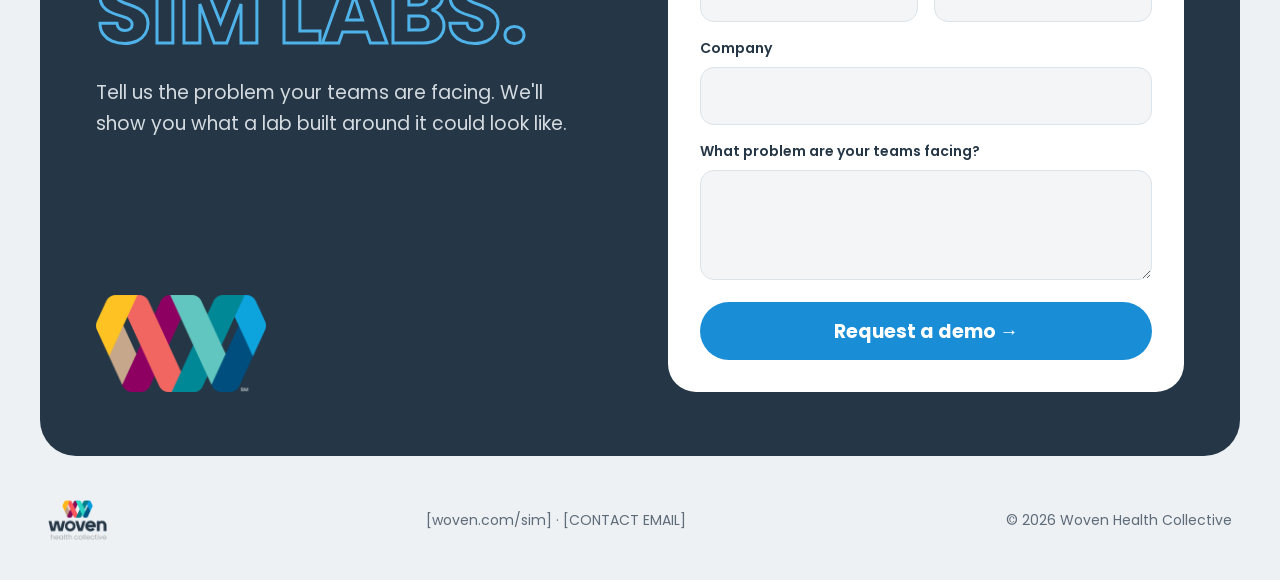
==== commit 64bb0139: "New image for the Activity workmat tile Co-Authored-By: Claude Opus 5.5 <noreply@anthropic.com> Clau" ====
--- a/index.html
+++ b/index.html
@@ -203,7 +203,7 @@
       <p class="sec-intro">Every lab comes with its own designed materials: workmats, game cards, scenario videos and live leaderboards, all built for that brand and that team.</p>
     </div>
     <div class="montage">
-      <figure class="mtile m-map"><img src="images/activity-workmat.jpg" alt="A large printed activity workmat that teams work on at their table" width="2000" height="739"><button class="mtile-info" type="button" aria-label="About: Activity workmat" aria-haspopup="dialog"><svg viewBox="0 0 10 10" aria-hidden="true"><circle cx="5" cy="1.6" r="1.05" fill="currentColor"/><path d="M5 4.2v4.6" stroke="currentColor" stroke-width="1.7" stroke-linecap="round"/></svg></button><figcaption>Activity workmat</figcaption><p class="mtile-desc" hidden>The board each team plays on. It lays out the account, the functions and the stakeholders, and gives the team one place to build its picture as new intel comes in.</p></figure>
+      <figure class="mtile m-map"><img src="images/activity-workmat.jpg" alt="A printed activity workmat with three account maps, each showing patient, HCP, market access and medical affairs around challenges and opportunities" width="1774" height="887"><button class="mtile-info" type="button" aria-label="About: Activity workmat" aria-haspopup="dialog"><svg viewBox="0 0 10 10" aria-hidden="true"><circle cx="5" cy="1.6" r="1.05" fill="currentColor"/><path d="M5 4.2v4.6" stroke="currentColor" stroke-width="1.7" stroke-linecap="round"/></svg></button><figcaption>Activity workmat</figcaption><p class="mtile-desc" hidden>The board each team plays on. It lays out the account, the functions and the stakeholders, and gives the team one place to build its picture as new intel comes in.</p></figure>
       <figure class="mtile m-video"><img src="images/scenario-video-still.jpg" alt="Still from a scenario video: a physician character at her desk" width="2000" height="1127"><button class="mtile-info" type="button" aria-label="About: Scenario video" aria-haspopup="dialog"><svg viewBox="0 0 10 10" aria-hidden="true"><circle cx="5" cy="1.6" r="1.05" fill="currentColor"/><path d="M5 4.2v4.6" stroke="currentColor" stroke-width="1.7" stroke-linecap="round"/></svg></button><figcaption>Scenario video</figcaption><p class="mtile-desc" hidden>Short character-led videos open each round. They show who the stakeholder is, what just changed and what the team has to decide next.</p></figure>
       <figure class="mtile m-board"><img src="images/live-leaderboard.jpg" alt="Live leaderboard on a big screen showing team standings" width="2000" height="1121"><button class="mtile-info" type="button" aria-label="About: Live leaderboard" aria-haspopup="dialog"><svg viewBox="0 0 10 10" aria-hidden="true"><circle cx="5" cy="1.6" r="1.05" fill="currentColor"/><path d="M5 4.2v4.6" stroke="currentColor" stroke-width="1.7" stroke-linecap="round"/></svg></button><figcaption>Live leaderboard</figcaption><p class="mtile-desc" hidden>Big-screen standings that update round by round. Scores come from the rubric, so every team can see how its decisions are landing.</p></figure>
       <figure class="mtile m-cards"><img src="images/game-cards.jpg" alt="Custom game cards: stakeholder role badges and a Who Am I? quiz card" width="2000" height="1108"><button class="mtile-info" type="button" aria-label="About: Game cards" aria-haspopup="dialog"><svg viewBox="0 0 10 10" aria-hidden="true"><circle cx="5" cy="1.6" r="1.05" fill="currentColor"/><path d="M5 4.2v4.6" stroke="currentColor" stroke-width="1.7" stroke-linecap="round"/></svg></button><figcaption>Game cards</figcaption><p class="mtile-desc" hidden>Role cards and quiz cards written for the brand and the account. Teams use them to identify stakeholders, ask sharper questions and unlock intel.</p></figure>
--- a/assets/site.css
+++ b/assets/site.css
@@ -545,7 +545,7 @@
   .mtile-info { top: 10px; right: 10px; }
 }
 @media (prefers-reduced-motion: reduce) { .mdialog[open] { animation: none; } }
-.m-map { grid-area: map; } .m-map img { object-position: center 55%; }
+.m-map { grid-area: map; } .m-map img { object-position: center 50%; }
 .m-video { grid-area: video; } .m-video img { object-position: 70% center; }
 .m-board { grid-area: board; } .m-board img { object-position: left top; }
 .m-cards { grid-area: cards; } .m-cards img { object-position: 30% center; }
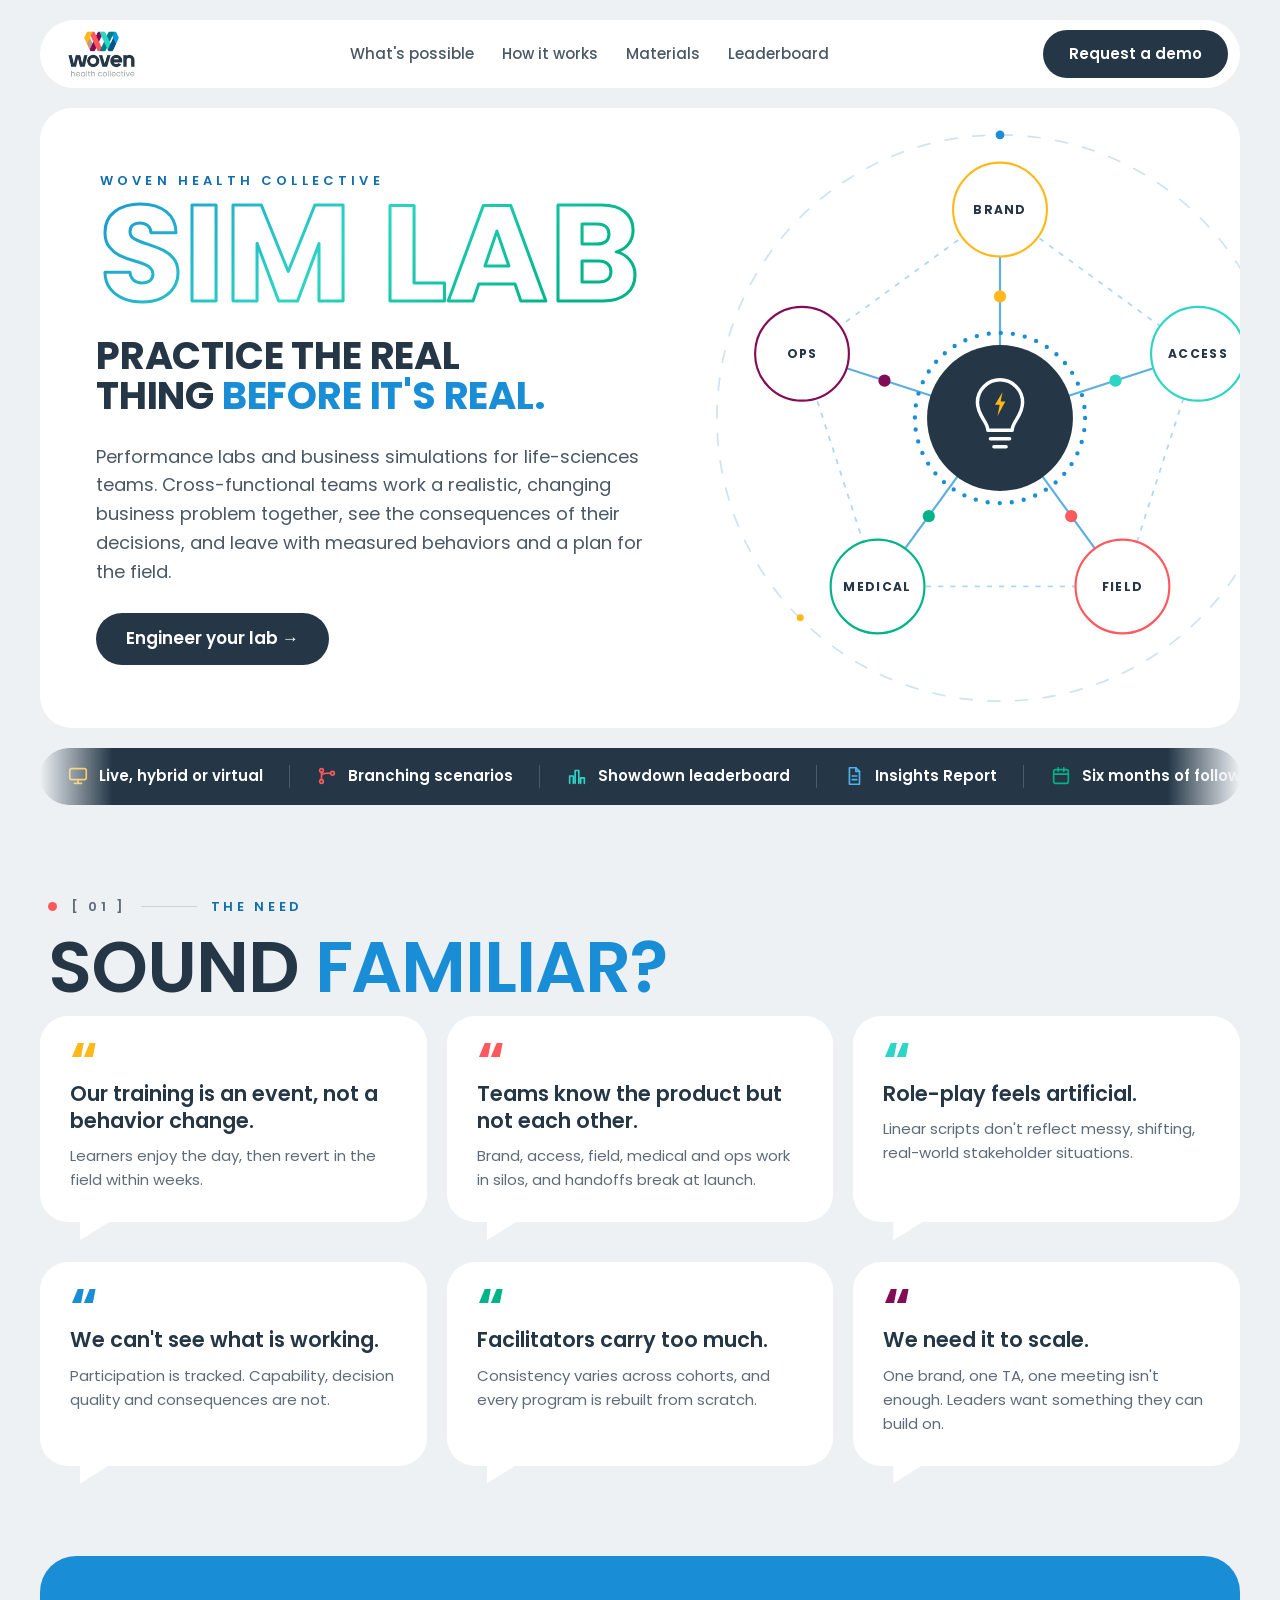
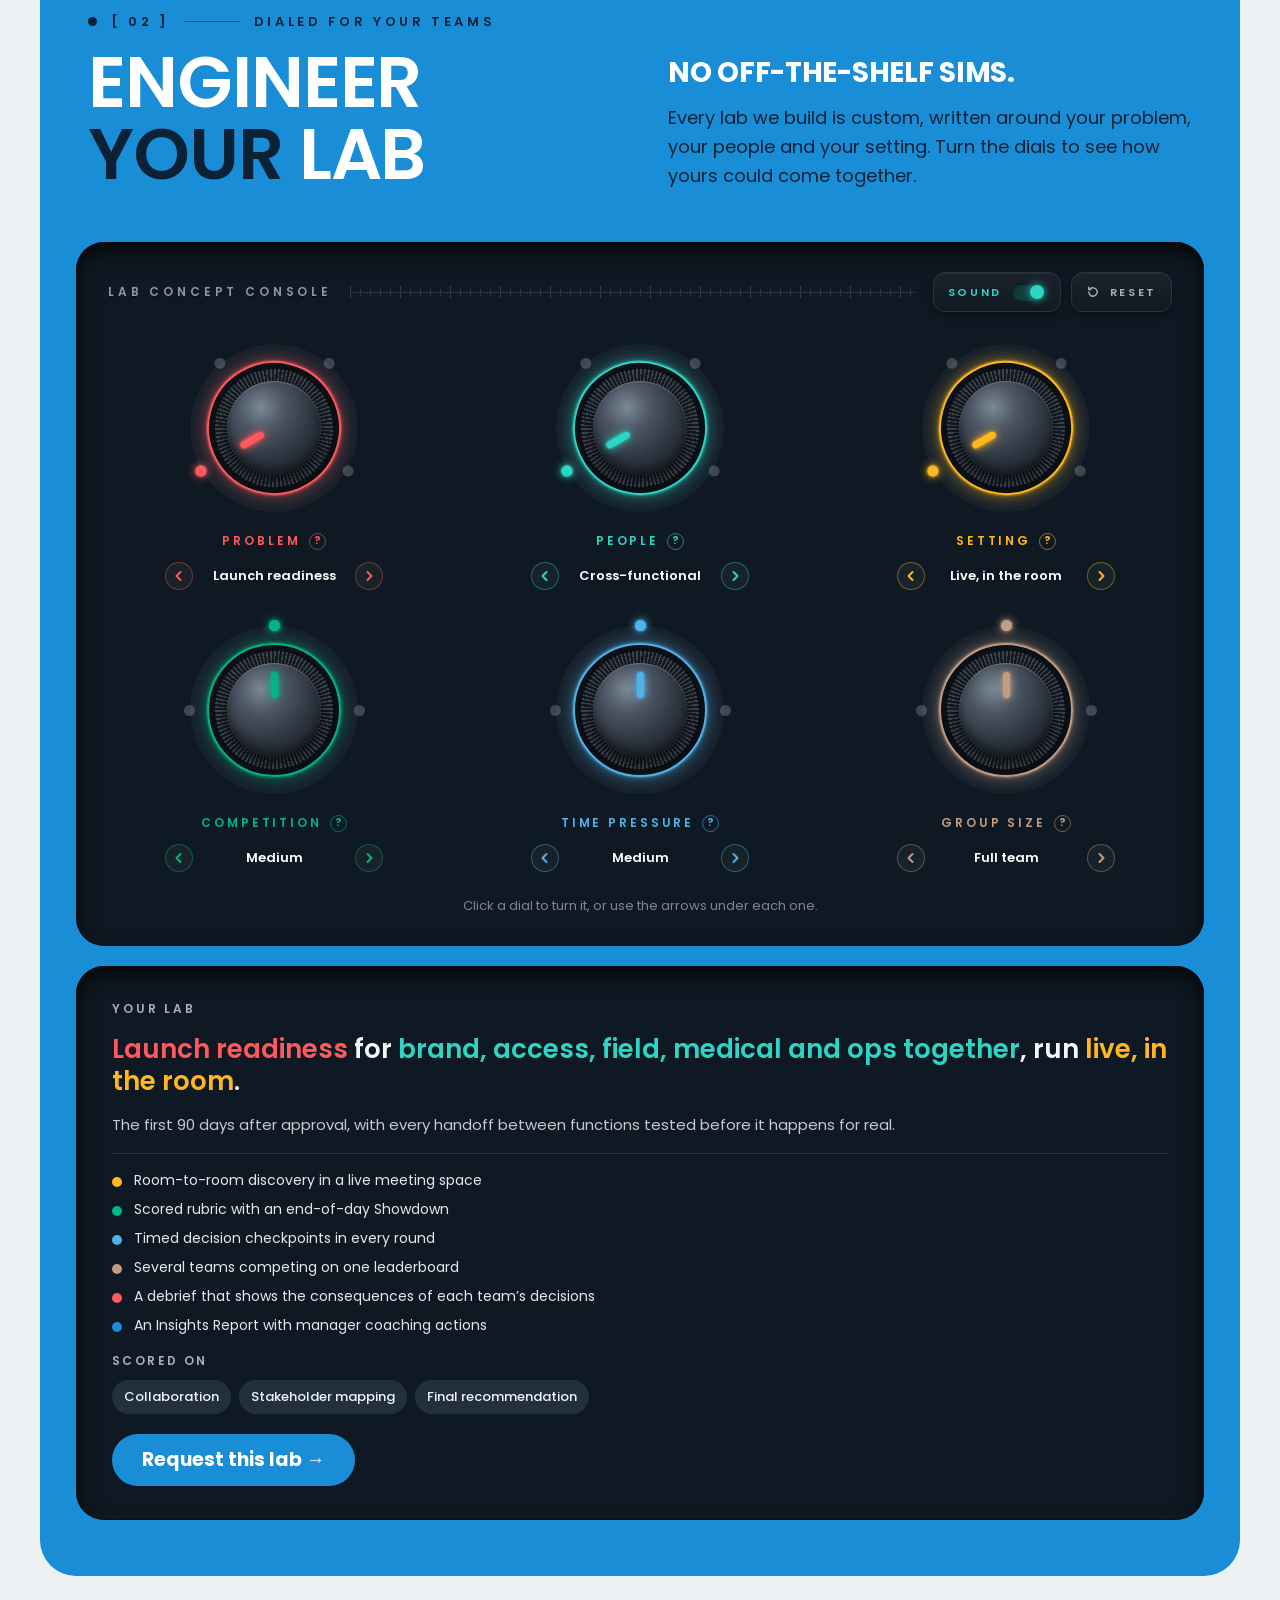
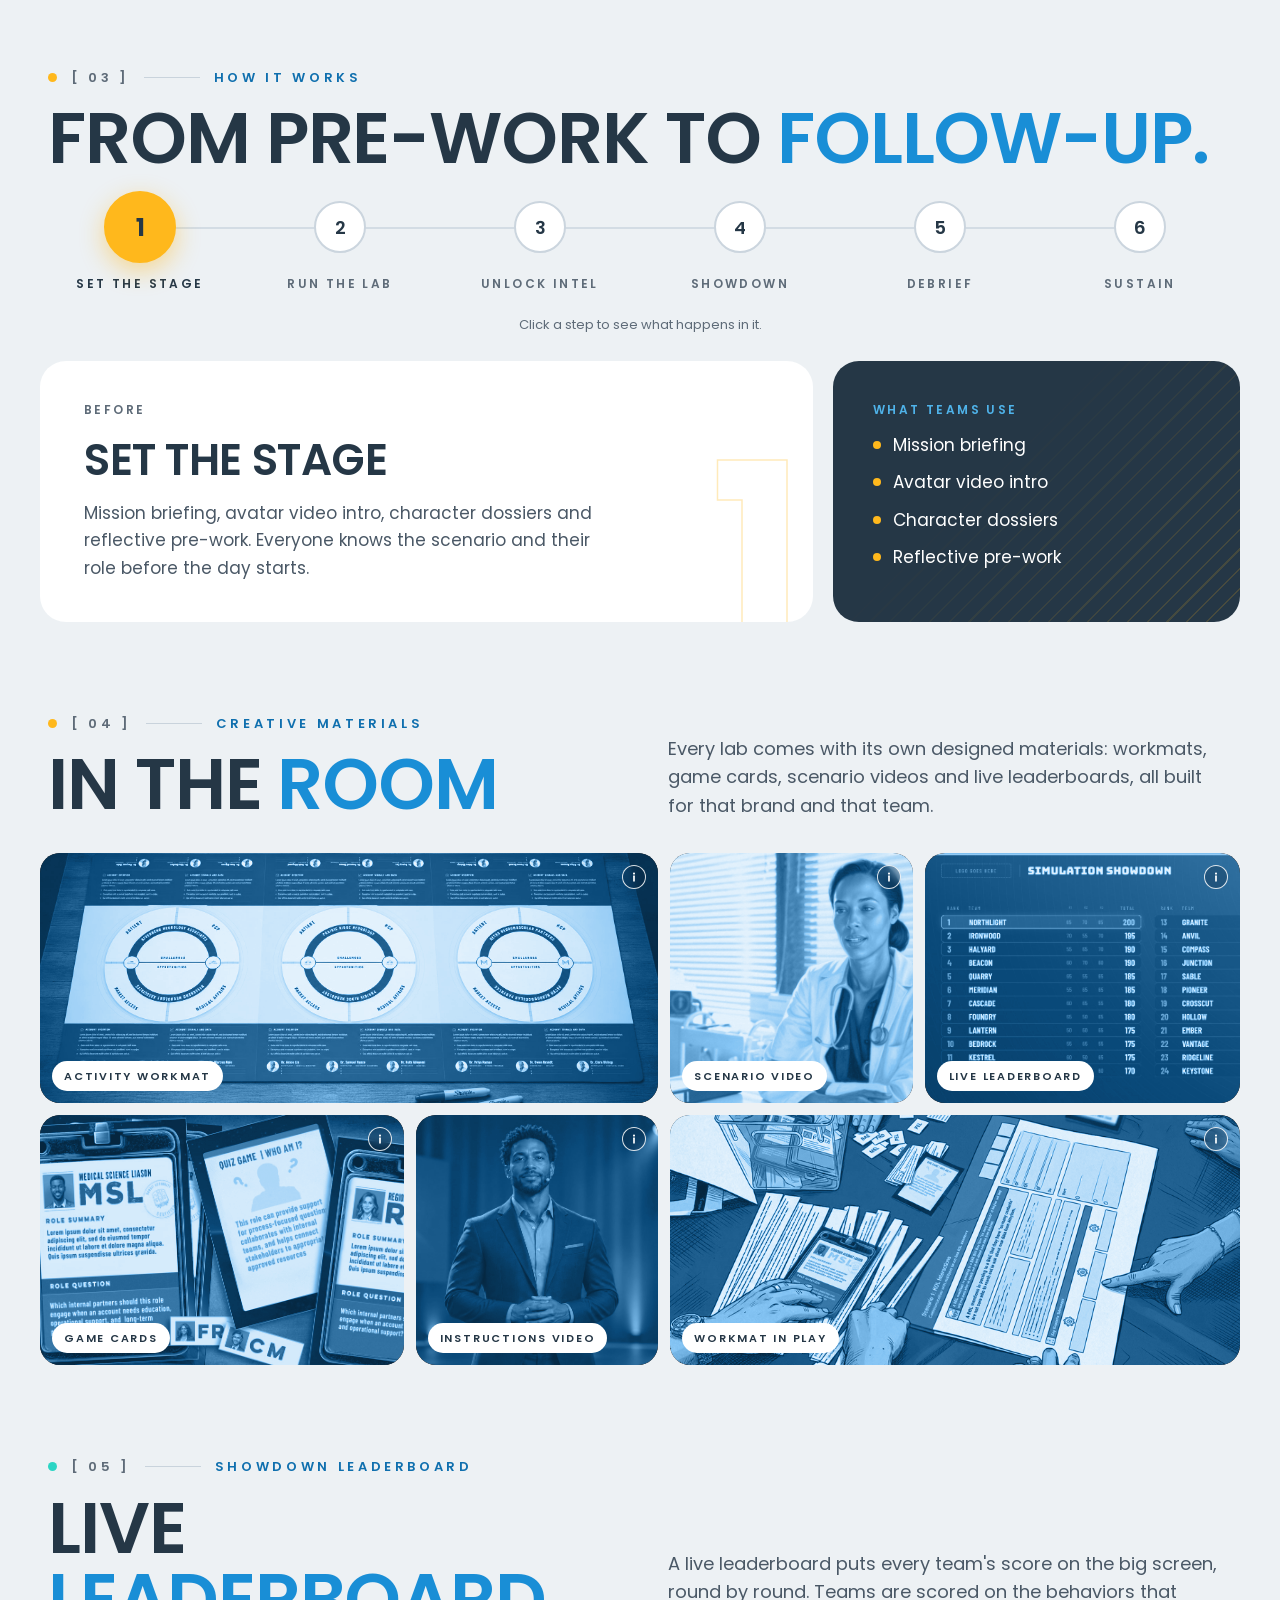
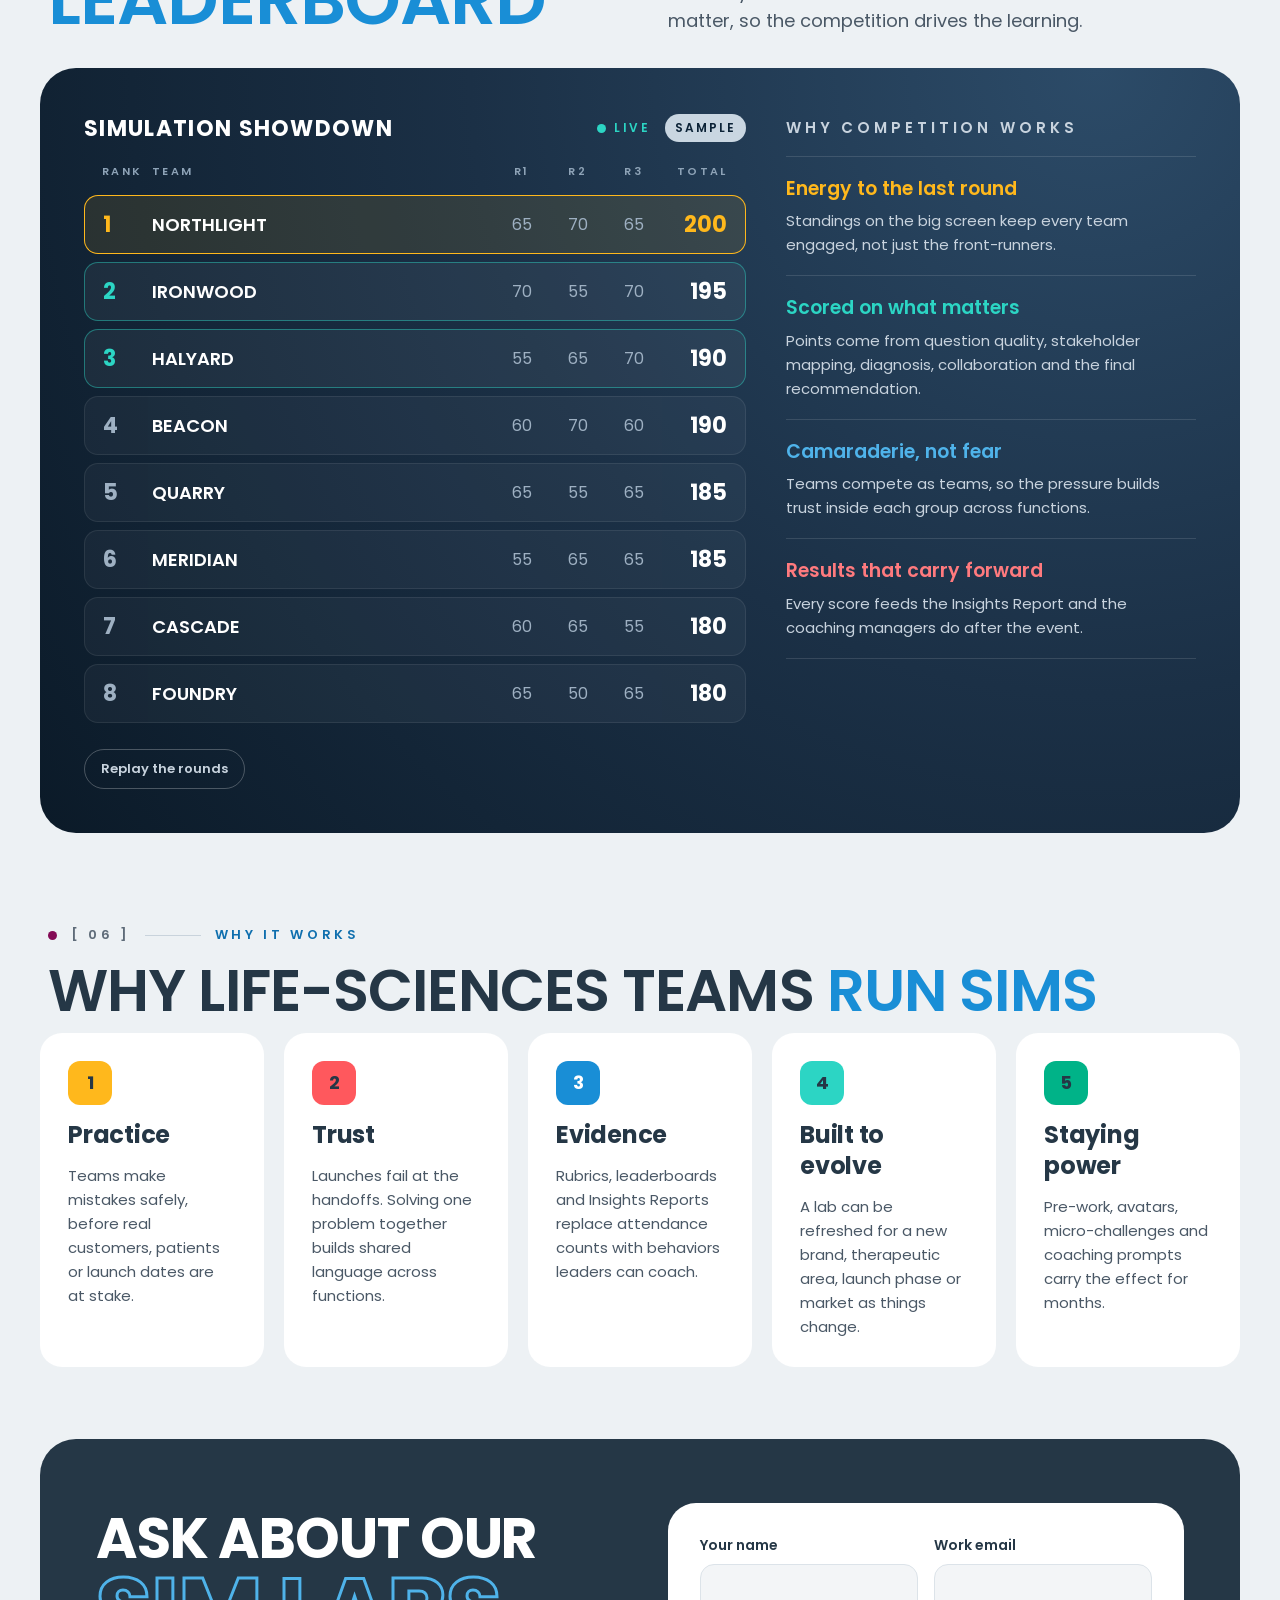
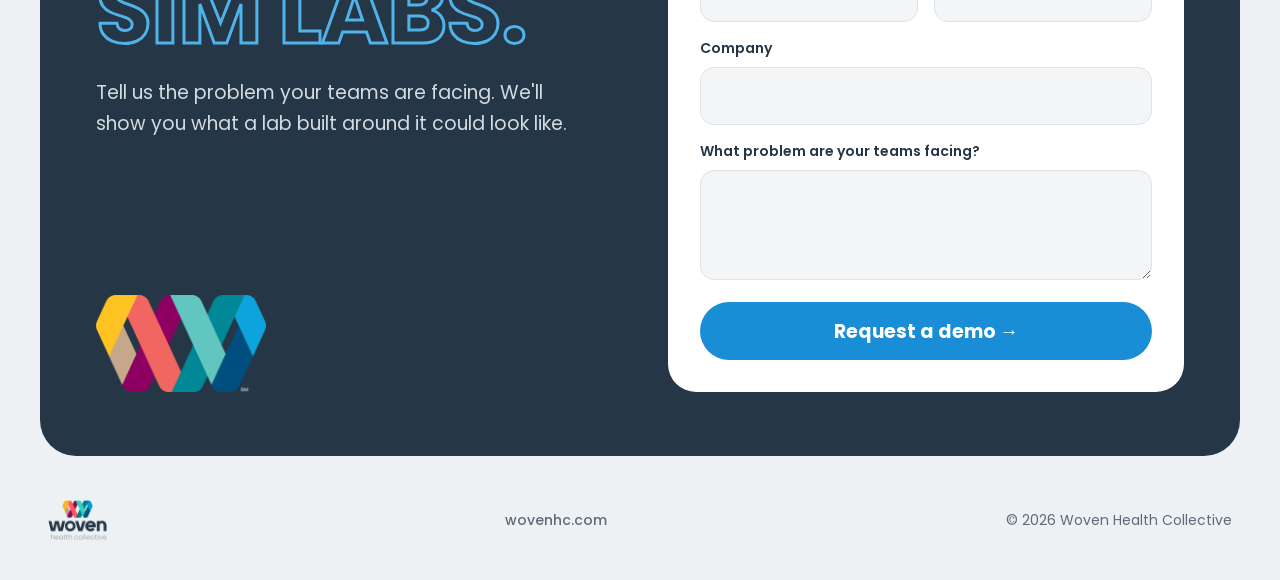
==== commit 9073bbfd: "Lowercase 'labs', keep six-month together, footer link to wovenhc.com Co-Authored-By: Claude Opus 5." ====
--- a/index.html
+++ b/index.html
@@ -4,10 +4,17 @@
 <meta charset="utf-8">
 <meta name="viewport" content="width=device-width, initial-scale=1, viewport-fit=cover">
 <title>Woven Sim Lab</title>
-<meta name="description" content="Performance Labs and business simulations for life-sciences teams, from Woven Health Collective.">
+<meta name="description" content="Performance labs and business simulations for life-sciences teams, from Woven Health Collective.">
 <meta property="og:title" content="Woven Sim Lab">
-<meta property="og:description" content="Performance Labs and business simulations for life-sciences teams, from Woven Health Collective.">
-<meta property="og:image" content="images/xft-performance-lab-thumbnail.jpg">
+<meta property="og:description" content="Performance labs and business simulations for life-sciences teams, from Woven Health Collective.">
+<meta property="og:type" content="website">
+<meta property="og:url" content="https://sim-labs-whc.netlify.app/">
+<meta property="og:image" content="https://sim-labs-whc.netlify.app/images/og-image.jpg?v=2">
+<meta property="og:image:width" content="1200">
+<meta property="og:image:height" content="630">
+<meta property="og:image:alt" content="Woven Sim Lab: Practice the real thing before it's real.">
+<meta name="twitter:card" content="summary_large_image">
+<meta name="twitter:image" content="https://sim-labs-whc.netlify.app/images/og-image.jpg?v=2">
 <link rel="icon" href="images/woven-logo.png">
 <link rel="preconnect" href="https://fonts.googleapis.com">
 <link rel="preconnect" href="https://fonts.gstatic.com" crossorigin>
@@ -85,7 +92,7 @@
         </svg>
       </div>
       <h1 id="hero-title">Practice the real thing <span class="hl">before it's real.</span></h1>
-      <p class="hero-lede">Performance Labs and business simulations for life-sciences teams. Cross-functional teams work a realistic, changing business problem together, see the consequences of their decisions, and leave with measured behaviors and a plan for the field.</p>
+      <p class="hero-lede">Performance labs and business simulations for life-sciences teams. Cross-functional teams work a realistic, changing business problem together, see the consequences of their decisions, and leave with measured behaviors and a plan for the field.</p>
       <div class="btn-row">
         <a class="btn btn-dark" href="#possible">Engineer your lab →</a>
       </div>
@@ -302,7 +309,7 @@
 
   <footer class="site-footer">
     <img src="images/woven-logo.png" alt="Woven Health Collective" width="252" height="172" loading="lazy">
-    <span class="tbd">[woven.com/sim] · [CONTACT EMAIL]</span>
+    <a href="https://wovenhc.com" target="_blank" rel="noopener">wovenhc.com</a>
     <span>© 2026 Woven Health Collective</span>
   </footer>
 </main>
--- a/assets/site.css
+++ b/assets/site.css
@@ -516,30 +516,35 @@
 .mtile-info:focus-visible { outline: 2px solid #fff; outline-offset: 2px; }
 
 /* Material details dialog */
-.mdialog { width: min(980px, calc(100vw - 32px)); max-height: calc(100vh - 32px); padding: 0; border: none; border-radius: 28px; background: var(--surface); color: var(--ink); overflow: auto; }
+.mdialog { width: min(1040px, calc(100vw - 32px)); max-height: calc(100vh - 32px); padding: 0; border: none; border-radius: 28px; background: var(--surface); color: var(--ink); overflow: auto; }
 .mdialog::backdrop { background: rgba(11, 34, 54, 0.72); }
 .mdialog[open] { animation: mdIn .28s cubic-bezier(.2, .8, .2, 1); }
 @keyframes mdIn { from { opacity: 0; transform: translateY(14px) scale(.98); } to { opacity: 1; transform: none; } }
-.mdialog-card { display: grid; grid-template-columns: minmax(0, 1.25fr) minmax(0, 1fr); min-height: 380px; }
-.mdialog-media { background: var(--panel); min-height: 260px; }
-.mdialog-media img { width: 100%; height: 100%; object-fit: cover; }
-.mdialog-text { padding: 26px 30px 28px; display: flex; flex-direction: column; gap: 14px; min-width: 0; }
+/* Photo on top, shown whole (never cropped); text and buttons underneath */
+.mdialog-card { display: flex; flex-direction: column; }
+.mdialog-media { background: #0B1016; display: flex; justify-content: center; }
+.mdialog-media img { display: block; width: auto; max-width: 100%; height: auto; max-height: min(62vh, 620px); object-fit: contain; }
+.mdialog-text { padding: 22px 30px 24px; display: grid; grid-template-columns: minmax(0, 1fr) auto; grid-template-areas: "top top" "title nav" "desc nav" "video video"; gap: 8px 32px; align-items: start; min-width: 0; }
+.mdialog-top { grid-area: top; }
+.mdialog-title { grid-area: title; }
+.mdialog-desc { grid-area: desc; max-width: 64ch; }
+.mdialog-video { grid-area: video; }
+.mdialog-nav { grid-area: nav; align-self: end; }
 .mdialog-top { display: flex; align-items: center; justify-content: space-between; gap: 12px; }
 .mdialog-count { font-size: 12px; font-weight: 600; letter-spacing: 0.22em; text-transform: uppercase; color: var(--blue-ink); }
 .mdialog-close { width: 40px; height: 40px; border-radius: 999px; border: 1px solid var(--field-line); background: var(--surface); color: var(--navy); font-size: 22px; line-height: 1; cursor: pointer; }
 .mdialog-close:hover { background: var(--field); }
-.mdialog-title { margin: 6px 0 0; font-size: 30px; line-height: 1.1; font-weight: 600; text-transform: uppercase; }
+.mdialog-title { margin: 2px 0 0; font-size: 28px; line-height: 1.1; font-weight: 600; text-transform: uppercase; }
 .mdialog-desc { margin: 0; font-size: 17px; line-height: 1.6; color: var(--ink-2); }
 .mdialog-video video { width: 100%; border-radius: 14px; background: #000; display: block; }
-.mdialog-nav { margin-top: auto; padding-top: 10px; display: flex; justify-content: space-between; gap: 10px; }
+.mdialog-nav { display: flex; justify-content: flex-end; gap: 10px; }
 .mdialog-step { display: inline-flex; align-items: center; gap: 8px; min-height: 42px; padding: 0 16px; border-radius: 999px; border: 1.5px solid var(--field-line); background: var(--surface); color: var(--navy); font-size: 14px; font-weight: 600; cursor: pointer; }
 .mdialog-step:hover { border-color: var(--navy); }
 .mdialog-text > .mdialog-title, .mdialog-text > .mdialog-desc, .mdialog-media img { transition: opacity .2s ease; }
 .mdialog.swap .mdialog-title, .mdialog.swap .mdialog-desc, .mdialog.swap .mdialog-media img { opacity: 0; }
 @media (max-width: 720px) {
-  .mdialog-card { grid-template-columns: 1fr; min-height: 0; }
-  .mdialog-media { min-height: 0; aspect-ratio: 16 / 10; }
-  .mdialog-text { padding: 20px 20px 22px; }
+  .mdialog-text { padding: 18px 20px 20px; grid-template-columns: 1fr; grid-template-areas: "top" "title" "desc" "video" "nav"; }
+  .mdialog-nav { justify-content: space-between; padding-top: 6px; }
   .mdialog-title { font-size: 24px; }
   .mdialog-desc { font-size: 16px; }
   .mtile-info { top: 10px; right: 10px; }
@@ -629,6 +634,8 @@
 /* ---------- Footer ---------- */
 .site-footer { padding: 24px 8px 28px; display: flex; flex-wrap: wrap; align-items: center; justify-content: space-between; gap: 16px; font-size: 14px; color: var(--ink-3); }
 .site-footer img { height: 40px; width: auto; }
+.site-footer a { color: var(--ink-3); text-decoration: none; font-weight: 500; }
+.site-footer a:hover { color: var(--blue-ink); }
 
 /* ---------- Video modal ---------- */
 .vmodal { width: min(1100px, calc(100vw - 32px)); max-height: calc(100vh - 32px); padding: 0; border: none; border-radius: 24px; background: #0B1016; color: #fff; overflow: hidden; }
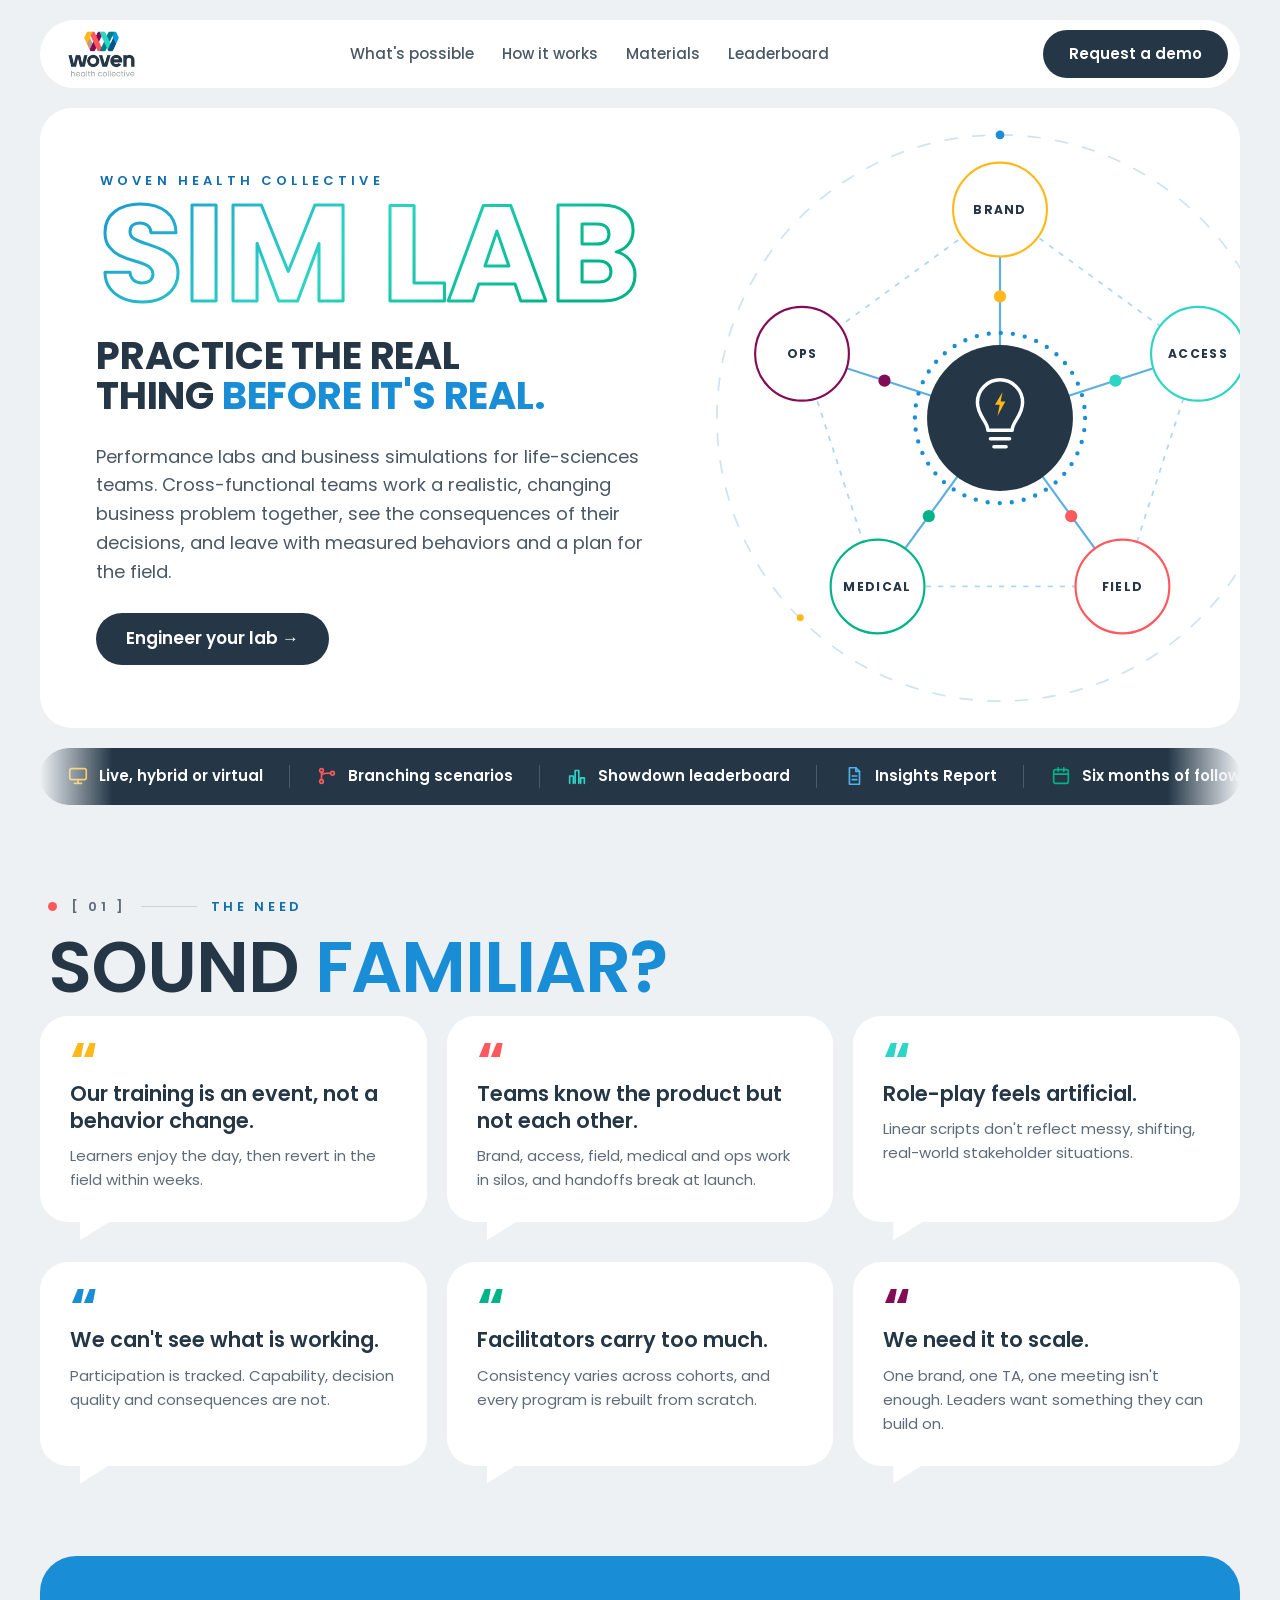
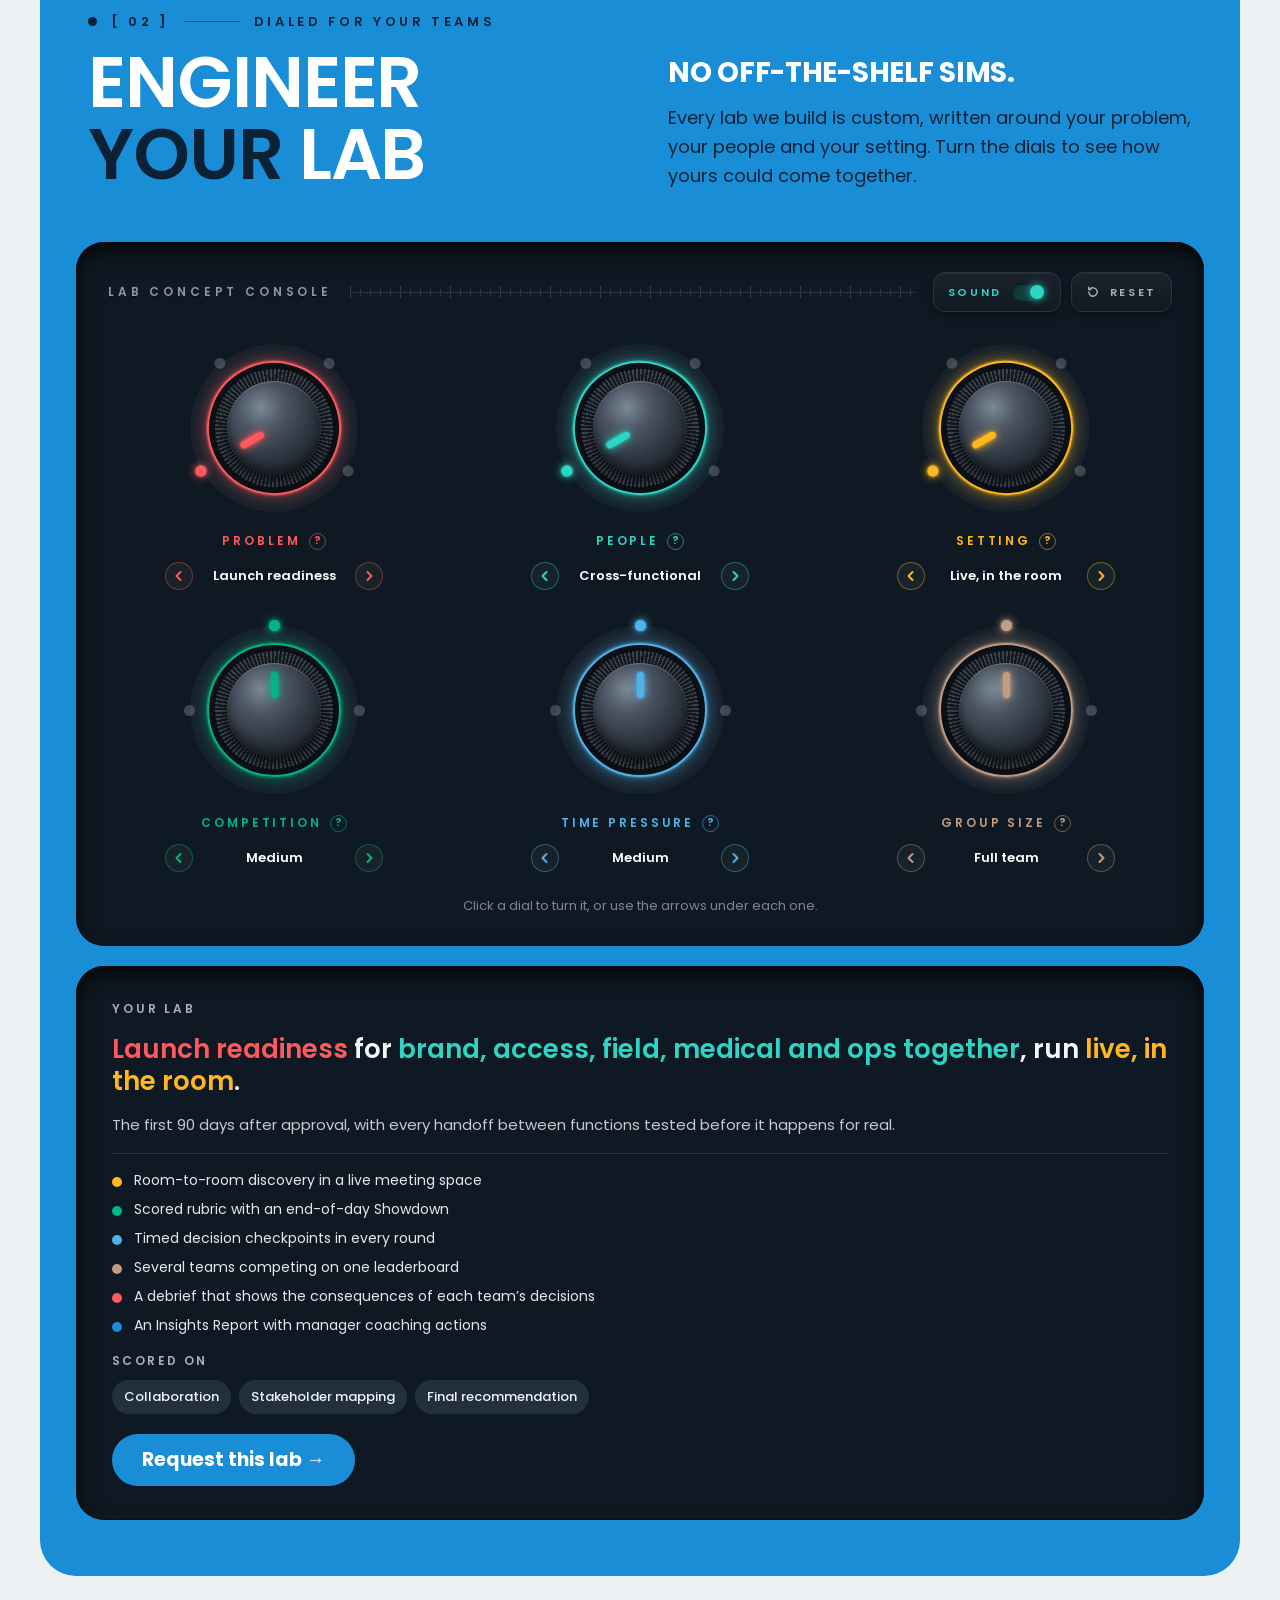
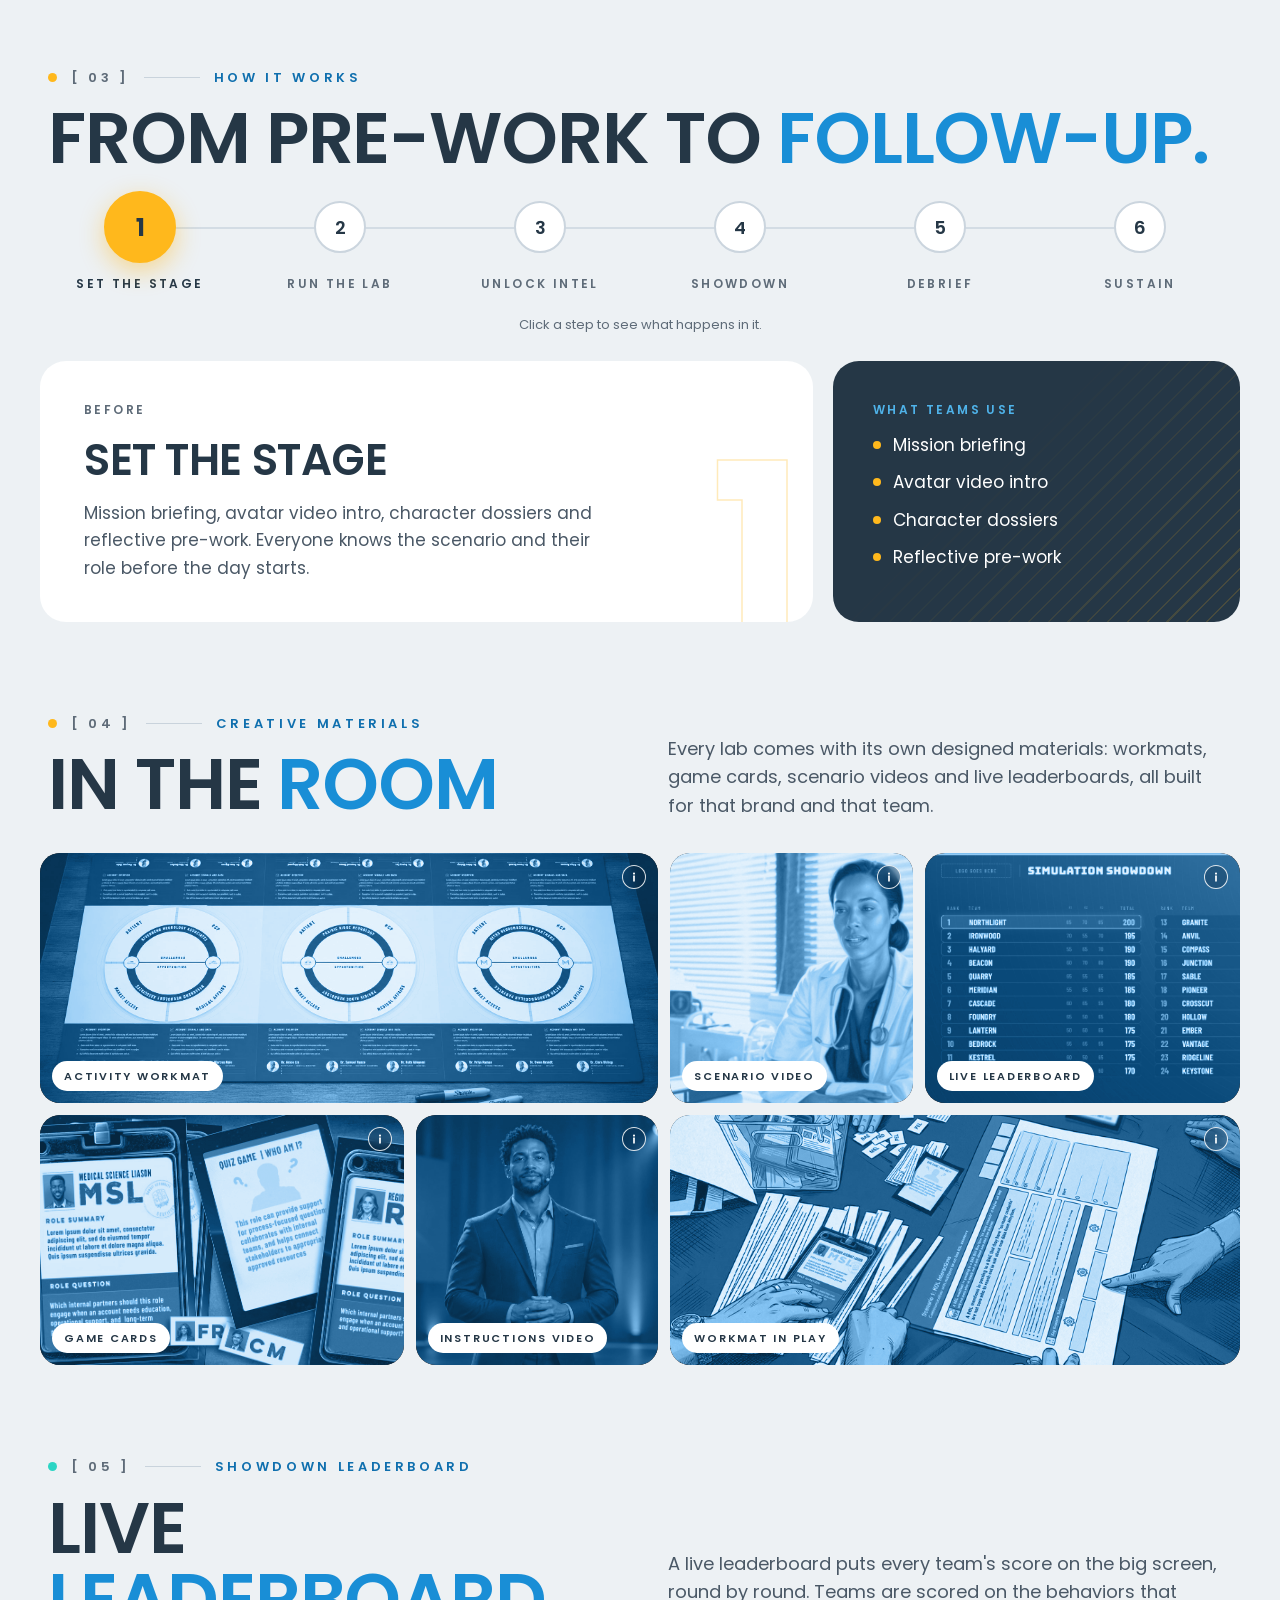
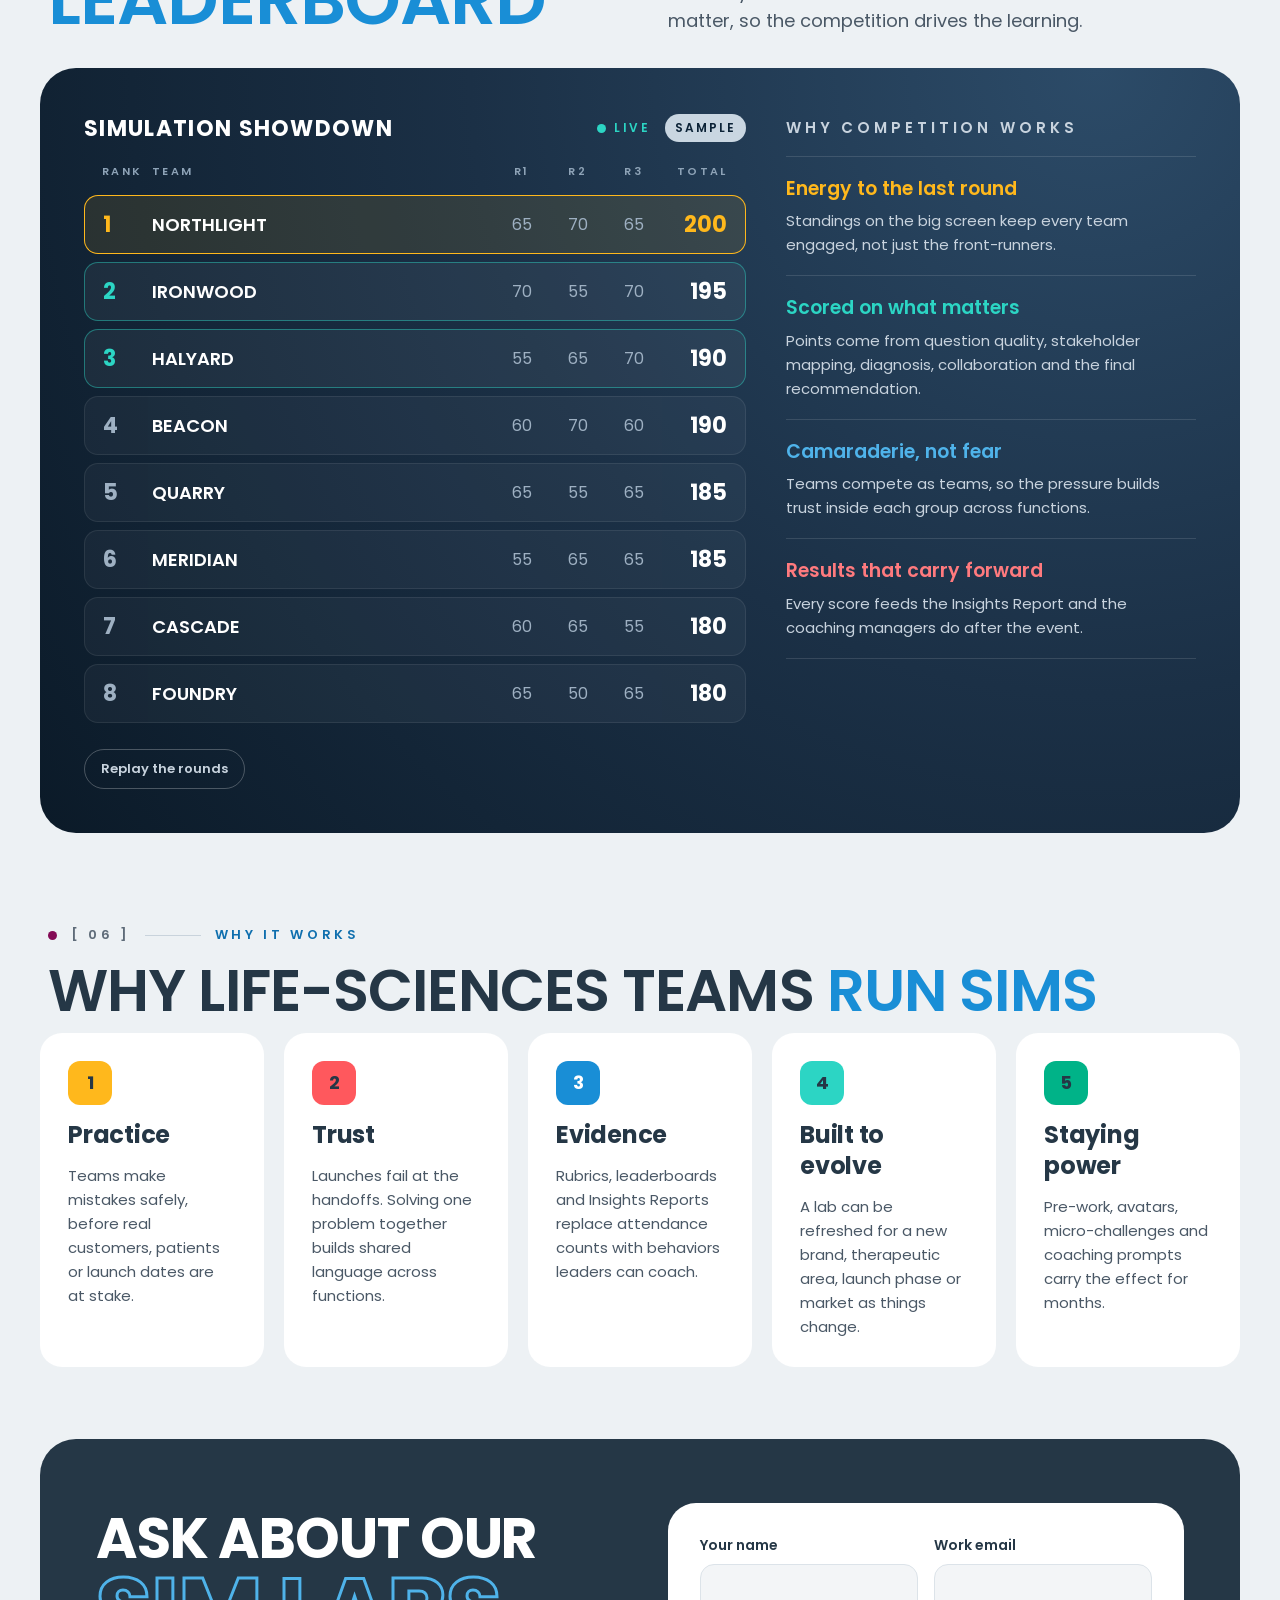
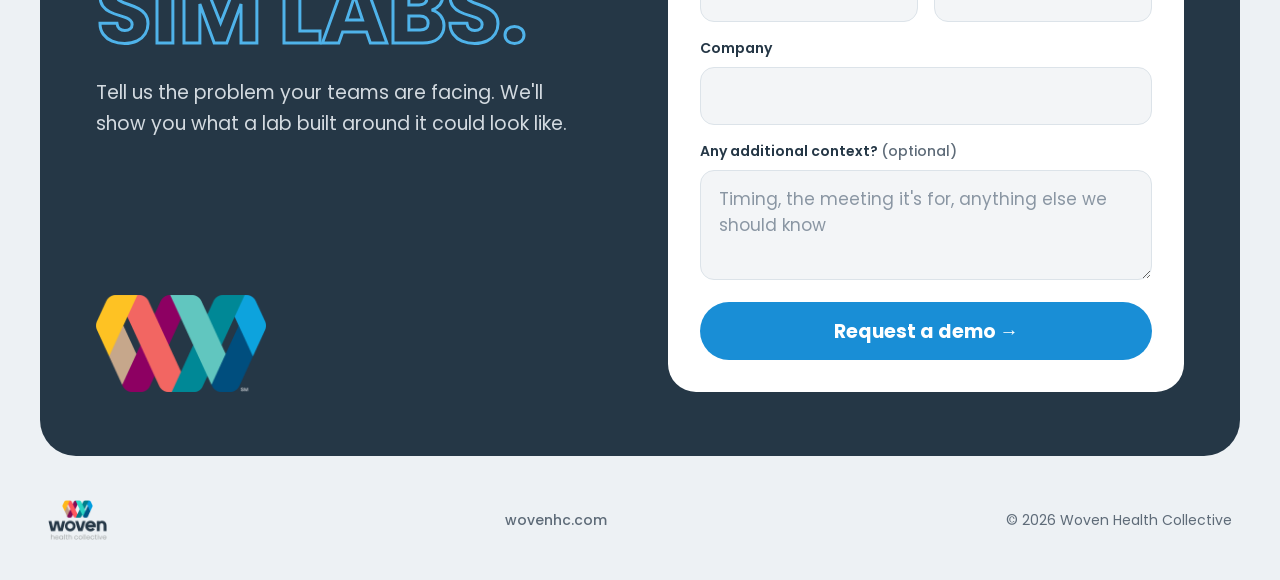
==== commit 0194bbd4: "Contact form: 'Any additional context?' (optional) Co-Authored-By: Claude Opus 5.5 <noreply@anthropi" ====
--- a/index.html
+++ b/index.html
@@ -300,7 +300,7 @@
         <label for="f-email">Work email<input id="f-email" name="email" type="email" autocomplete="email" required></label>
       </div>
       <label for="f-company">Company<input id="f-company" name="company" type="text" autocomplete="organization"></label>
-      <label for="f-problem">What problem are your teams facing?<textarea id="f-problem" name="problem" rows="3"></textarea></label>
+      <label for="f-problem"><span>Any additional context? <span class="opt">(optional)</span></span><textarea id="f-problem" name="context" rows="3" placeholder="Timing, the meeting it's for, anything else we should know"></textarea></label>
       <input type="hidden" name="lab" id="f-lab">
       <button class="btn btn-blue" type="submit">Request a demo →</button>
       <p class="form-status" id="form-status" role="status" hidden></p>
--- a/assets/site.css
+++ b/assets/site.css
@@ -623,6 +623,8 @@
   border: 1px solid var(--field-line); border-radius: 14px; padding: 15px 18px; width: 100%;
 }
 .form textarea { resize: vertical; min-height: 110px; }
+.form label .opt { font-weight: 500; color: var(--ink-3); }
+.form textarea::placeholder { color: #8A96A3; }
 .form input:focus, .form textarea:focus { outline: none; border-color: var(--blue); box-shadow: 0 0 0 3px color-mix(in srgb, var(--blue) 25%, transparent); background: #fff; }
 .form [aria-invalid="true"] { border-color: #C8323A; }
 .field-err { font-size: 13px; font-weight: 500; color: #B42830; min-height: 0; }
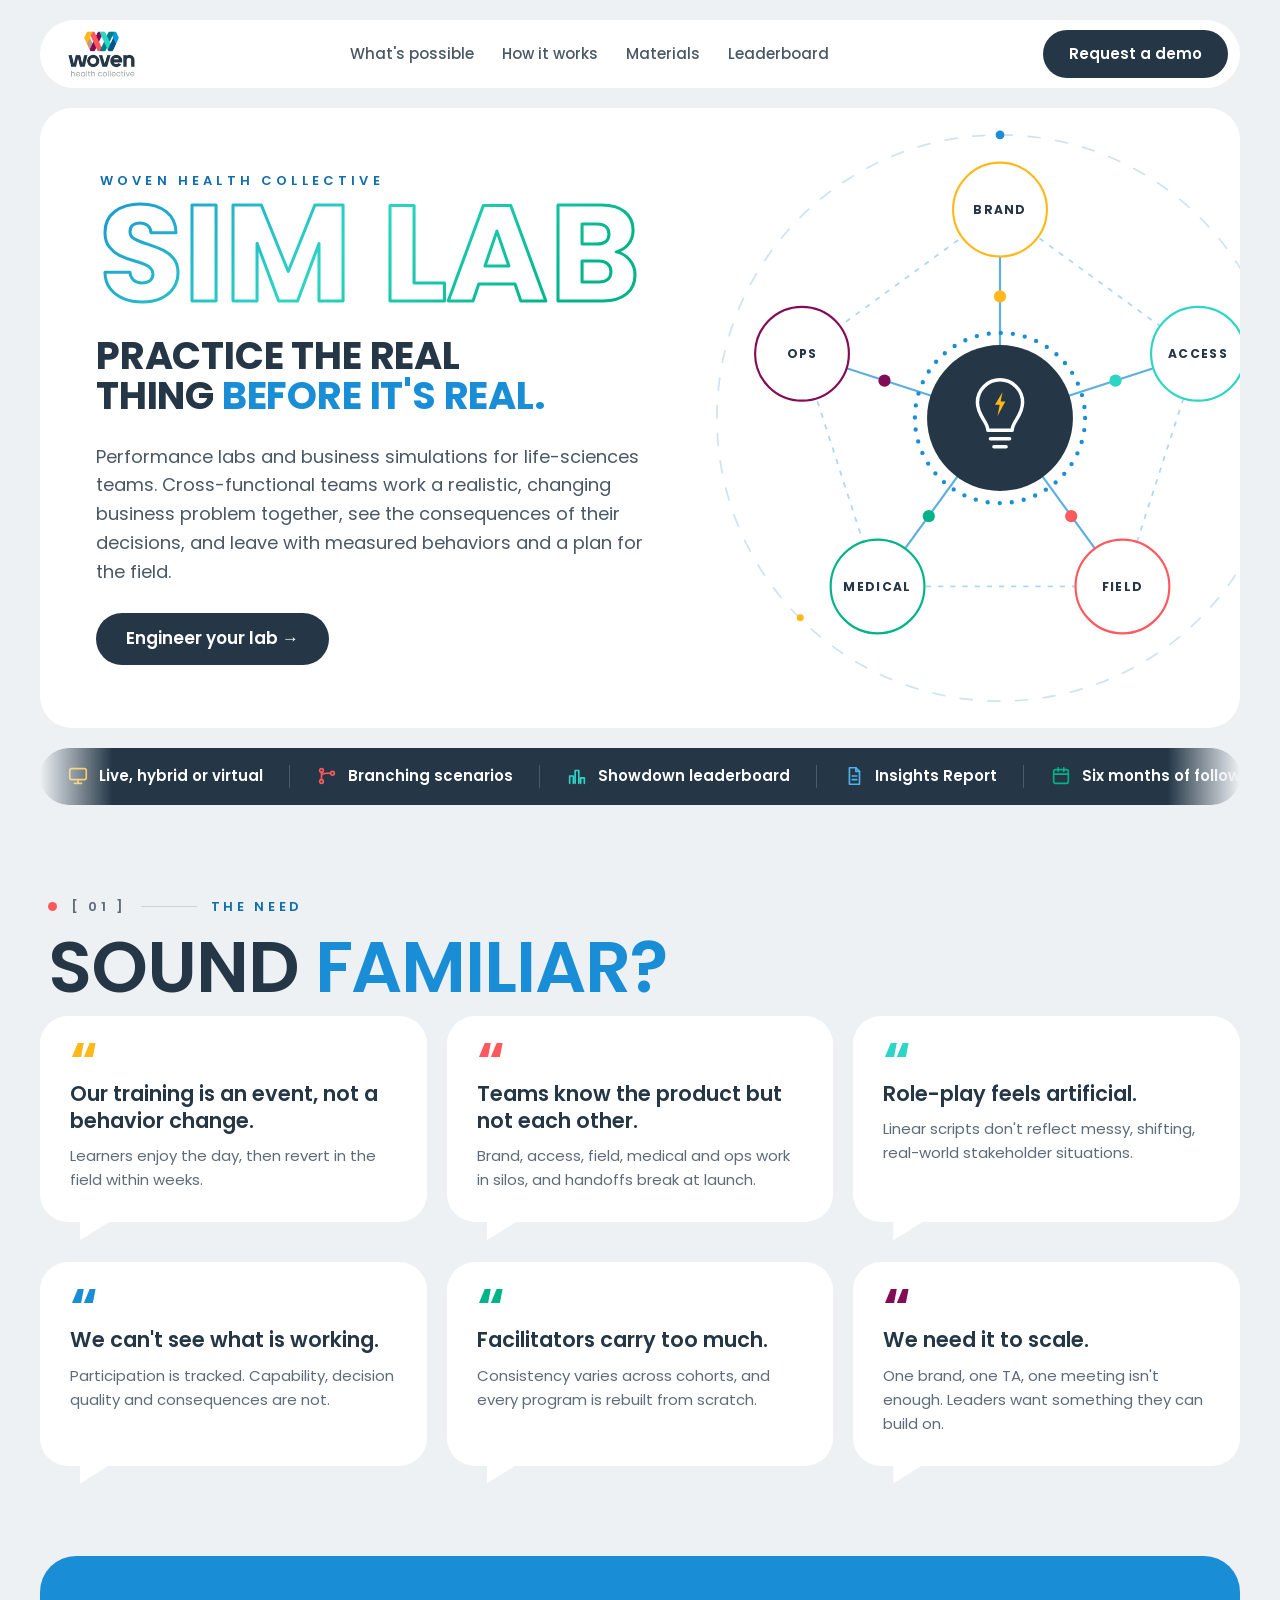
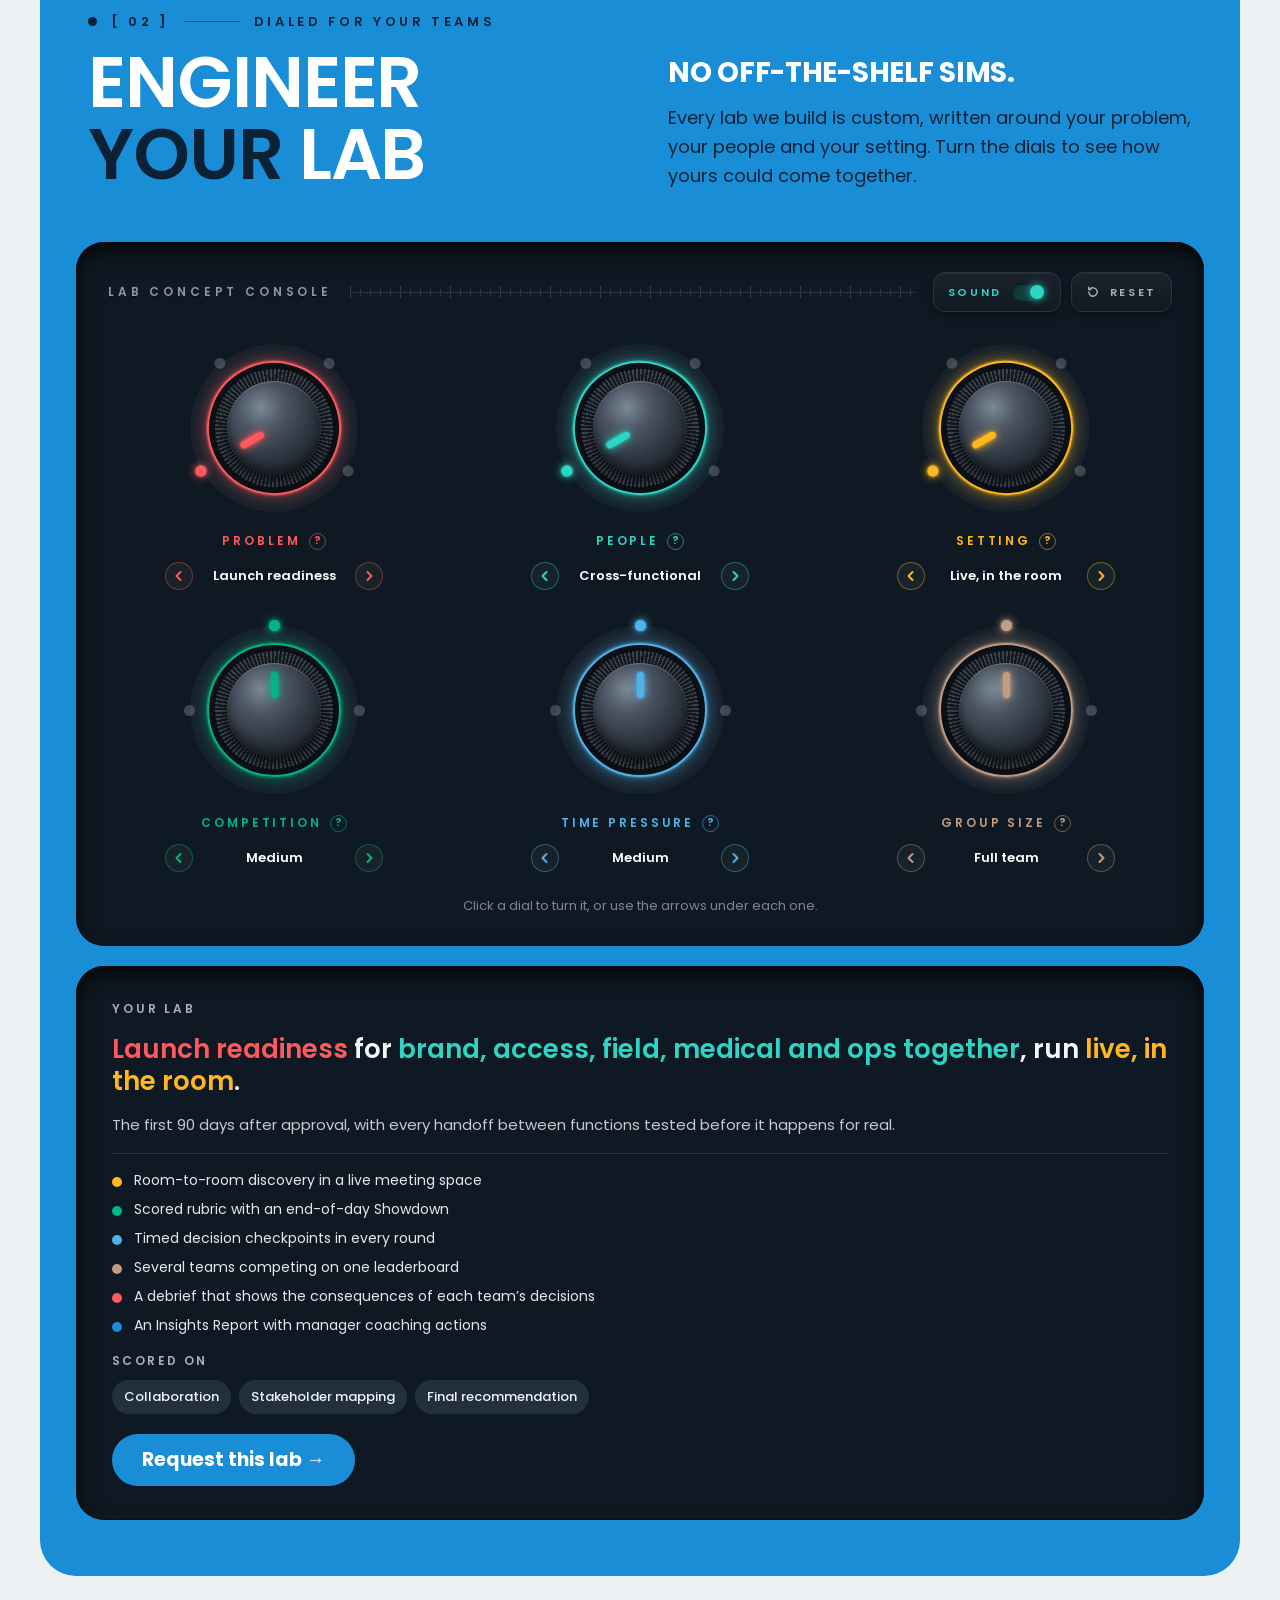
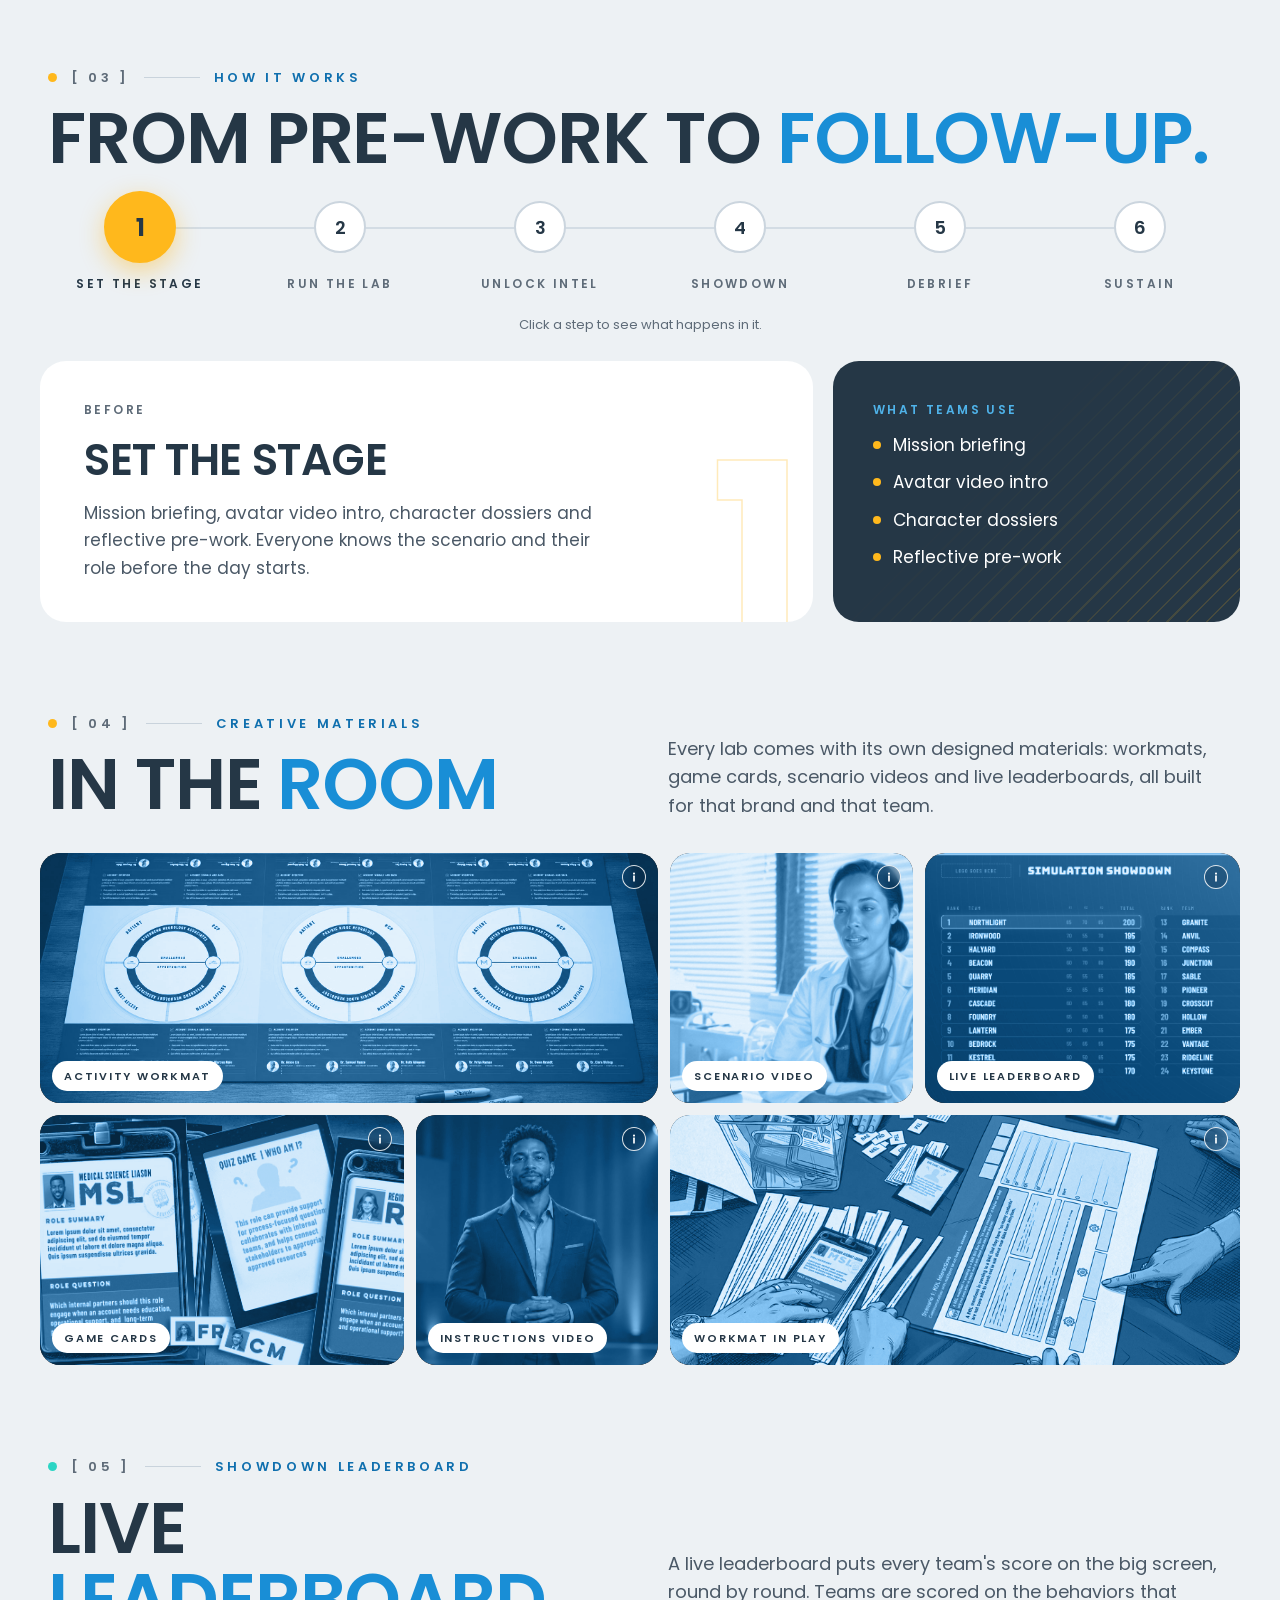
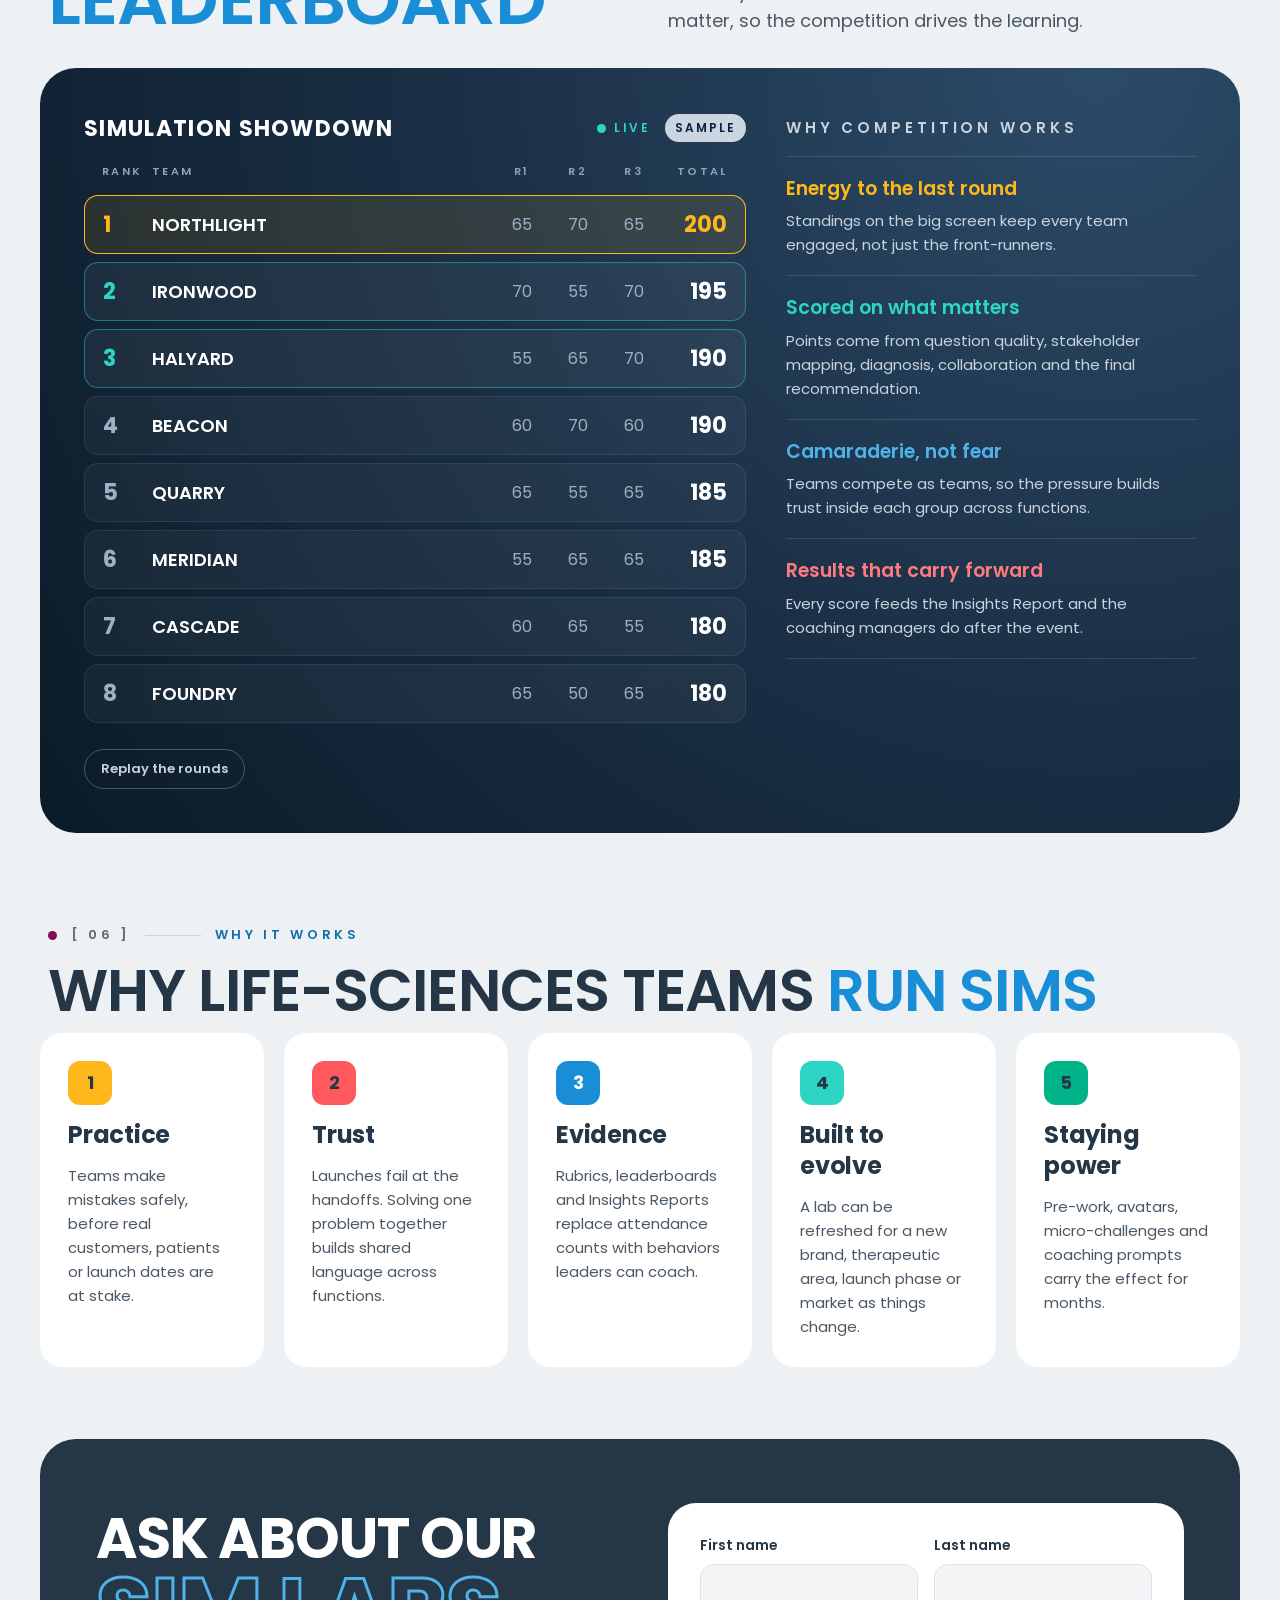
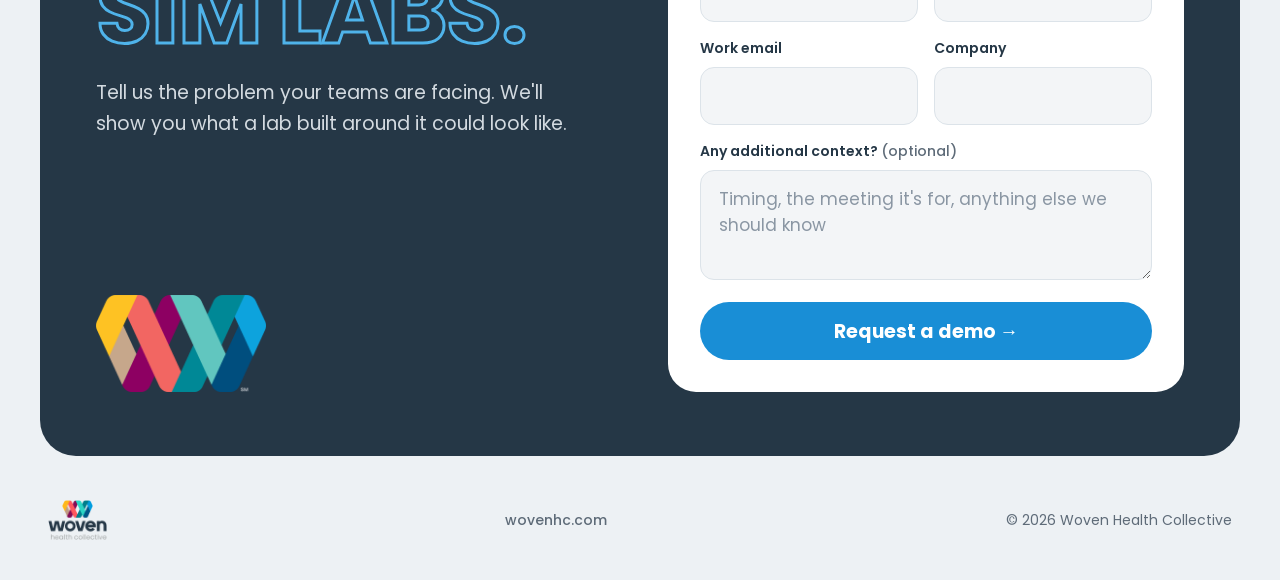
==== commit 47a16484: "Contact form: HubSpot submission adapter, first/last name fields - Sends to HubSpot's Forms submissi" ====
--- a/index.html
+++ b/index.html
@@ -296,10 +296,13 @@
         <p class="form-lab-more" id="form-lab-more"></p>
       </div>
       <div class="form-row">
-        <label for="f-name">Your name<input id="f-name" name="name" type="text" autocomplete="name" required></label>
+        <label for="f-first">First name<input id="f-first" name="firstname" type="text" autocomplete="given-name" required></label>
+        <label for="f-last">Last name<input id="f-last" name="lastname" type="text" autocomplete="family-name" required></label>
+      </div>
+      <div class="form-row">
         <label for="f-email">Work email<input id="f-email" name="email" type="email" autocomplete="email" required></label>
-      </div>
-      <label for="f-company">Company<input id="f-company" name="company" type="text" autocomplete="organization"></label>
+        <label for="f-company">Company<input id="f-company" name="company" type="text" autocomplete="organization"></label>
+      </div>
       <label for="f-problem"><span>Any additional context? <span class="opt">(optional)</span></span><textarea id="f-problem" name="context" rows="3" placeholder="Timing, the meeting it's for, anything else we should know"></textarea></label>
       <input type="hidden" name="lab" id="f-lab">
       <button class="btn btn-blue" type="submit">Request a demo →</button>
